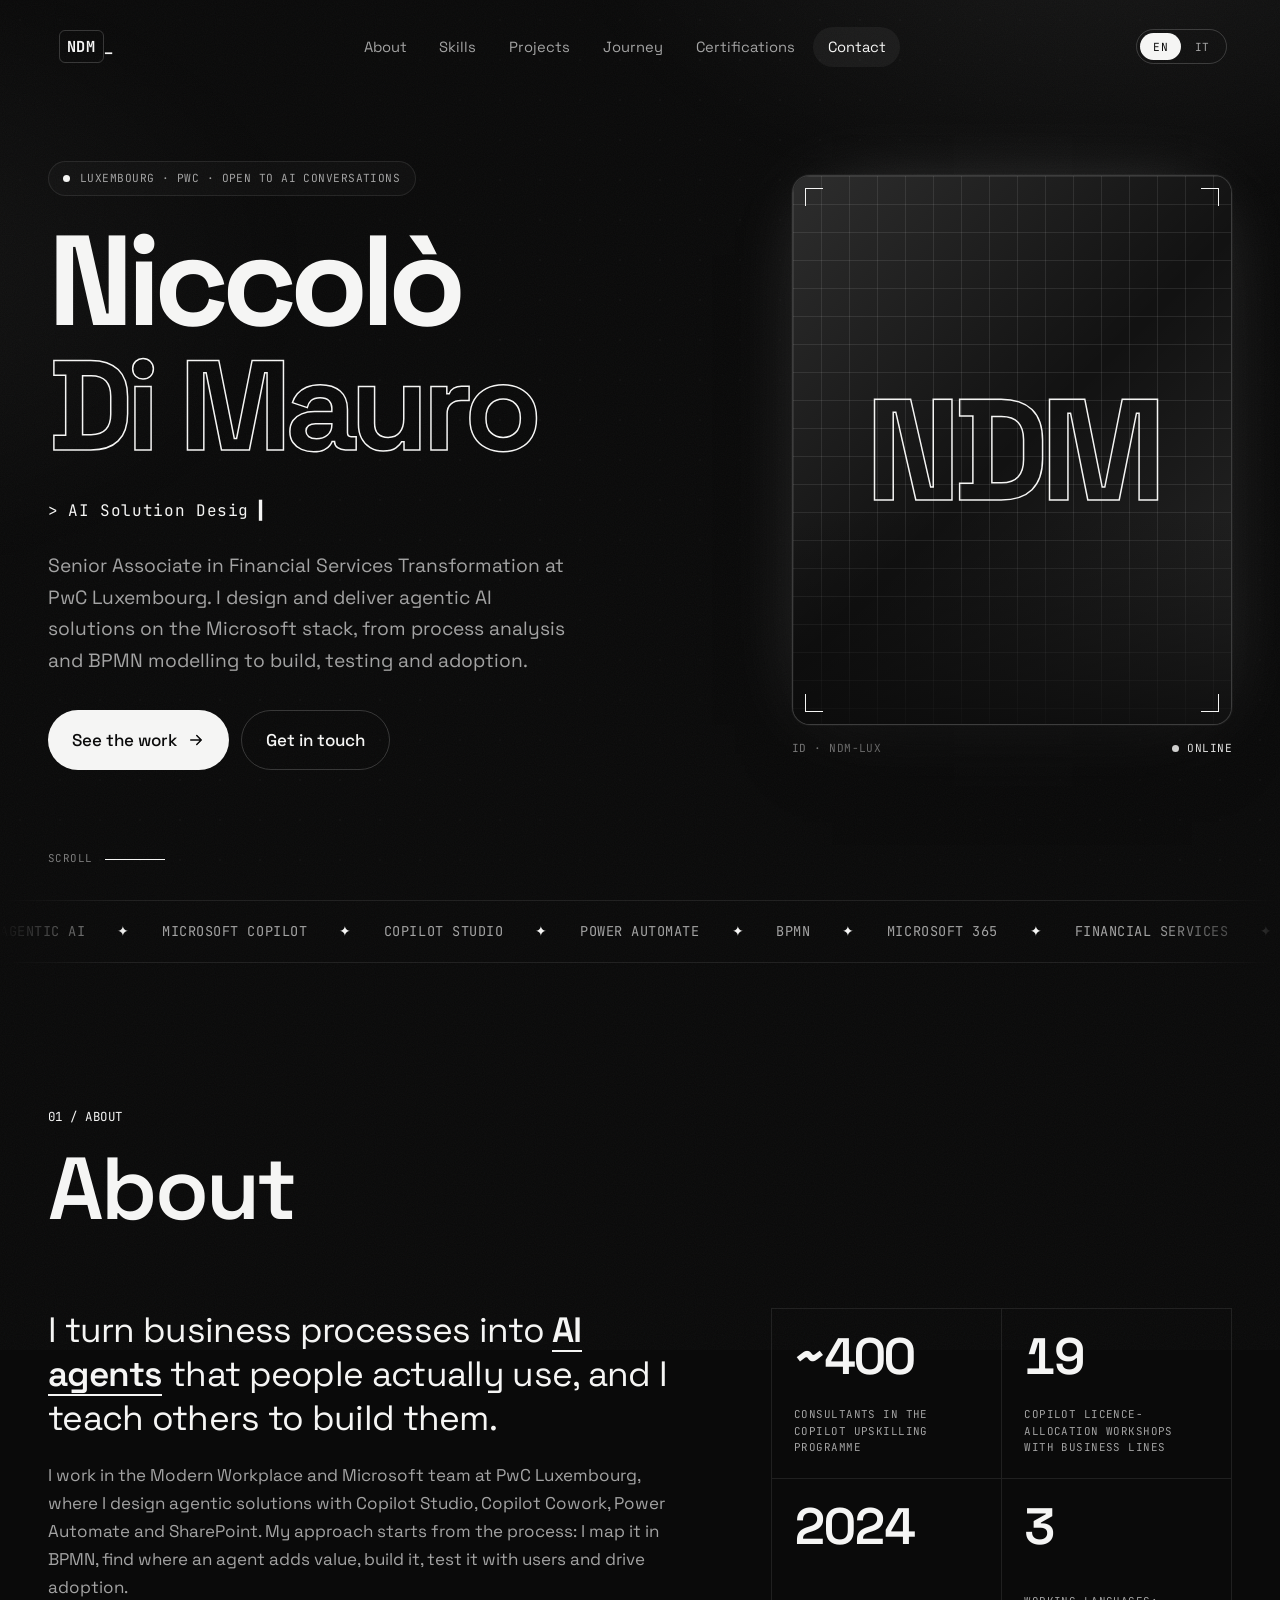
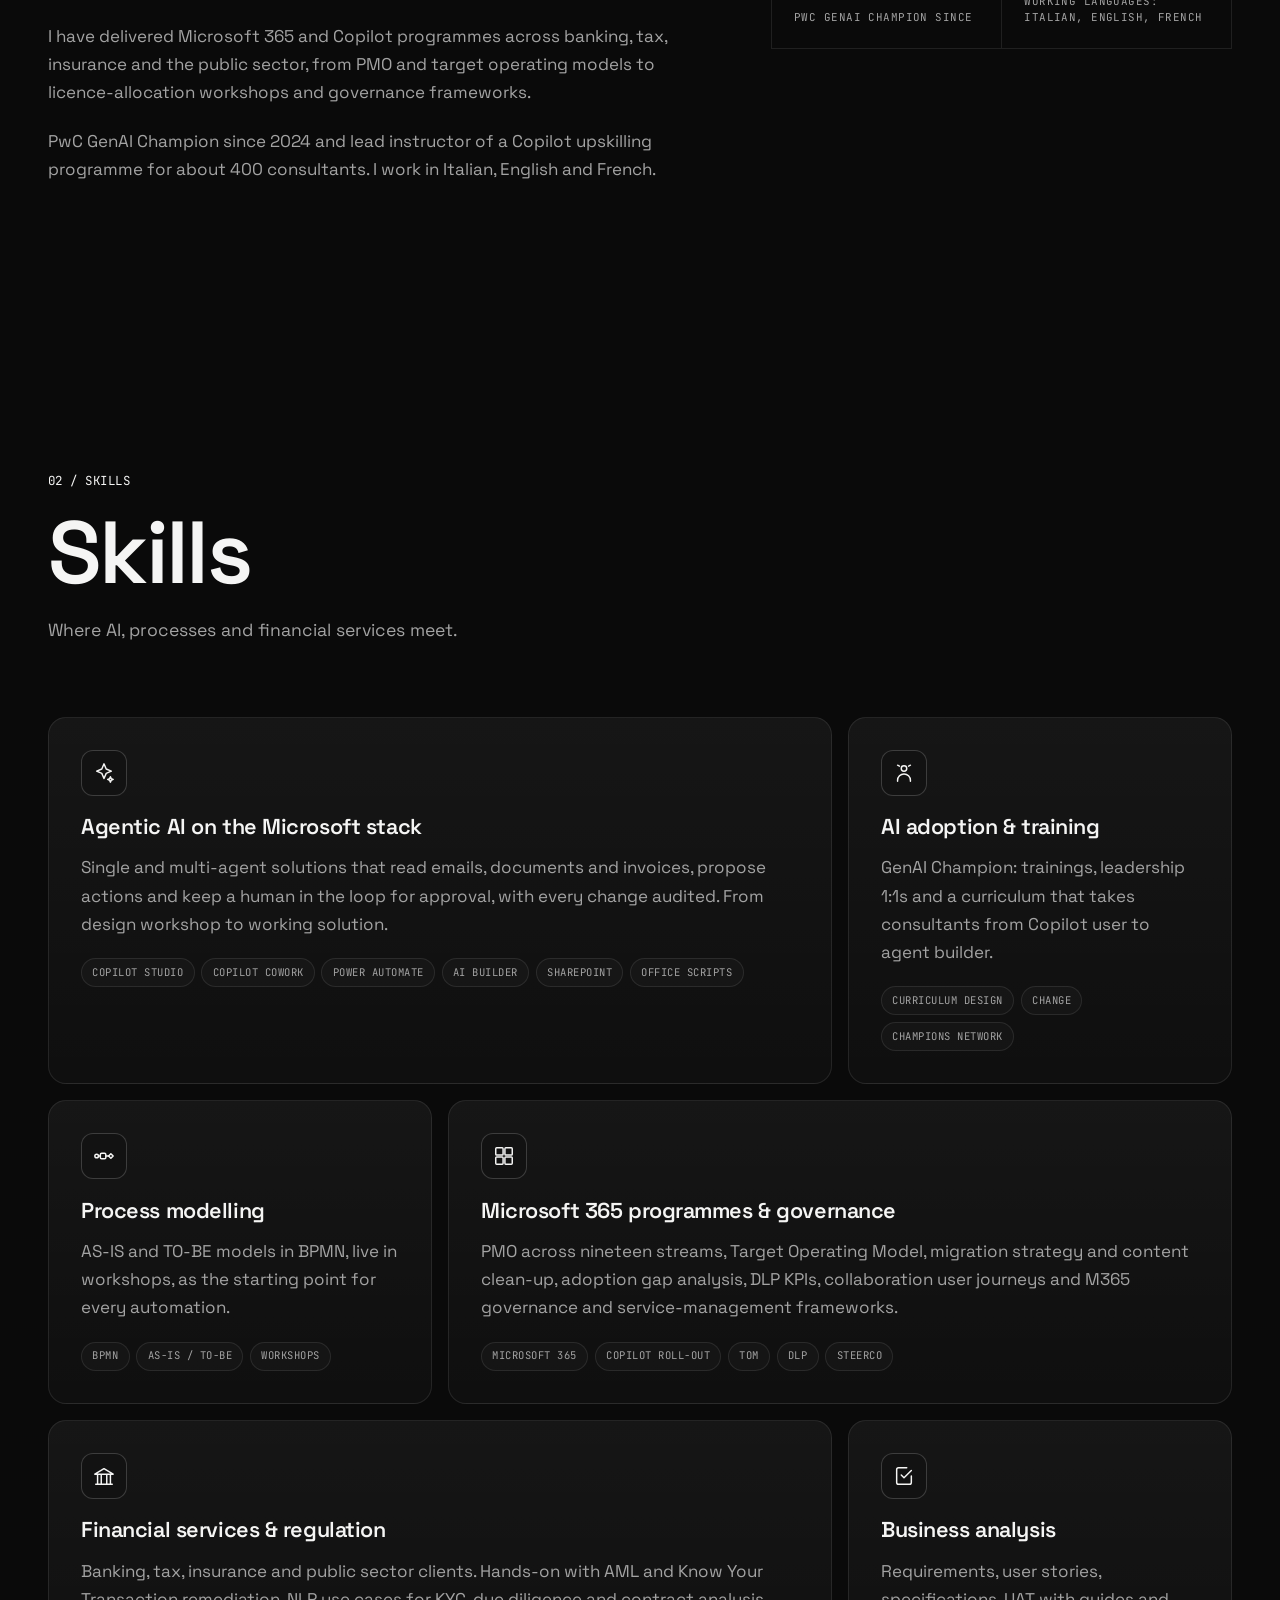
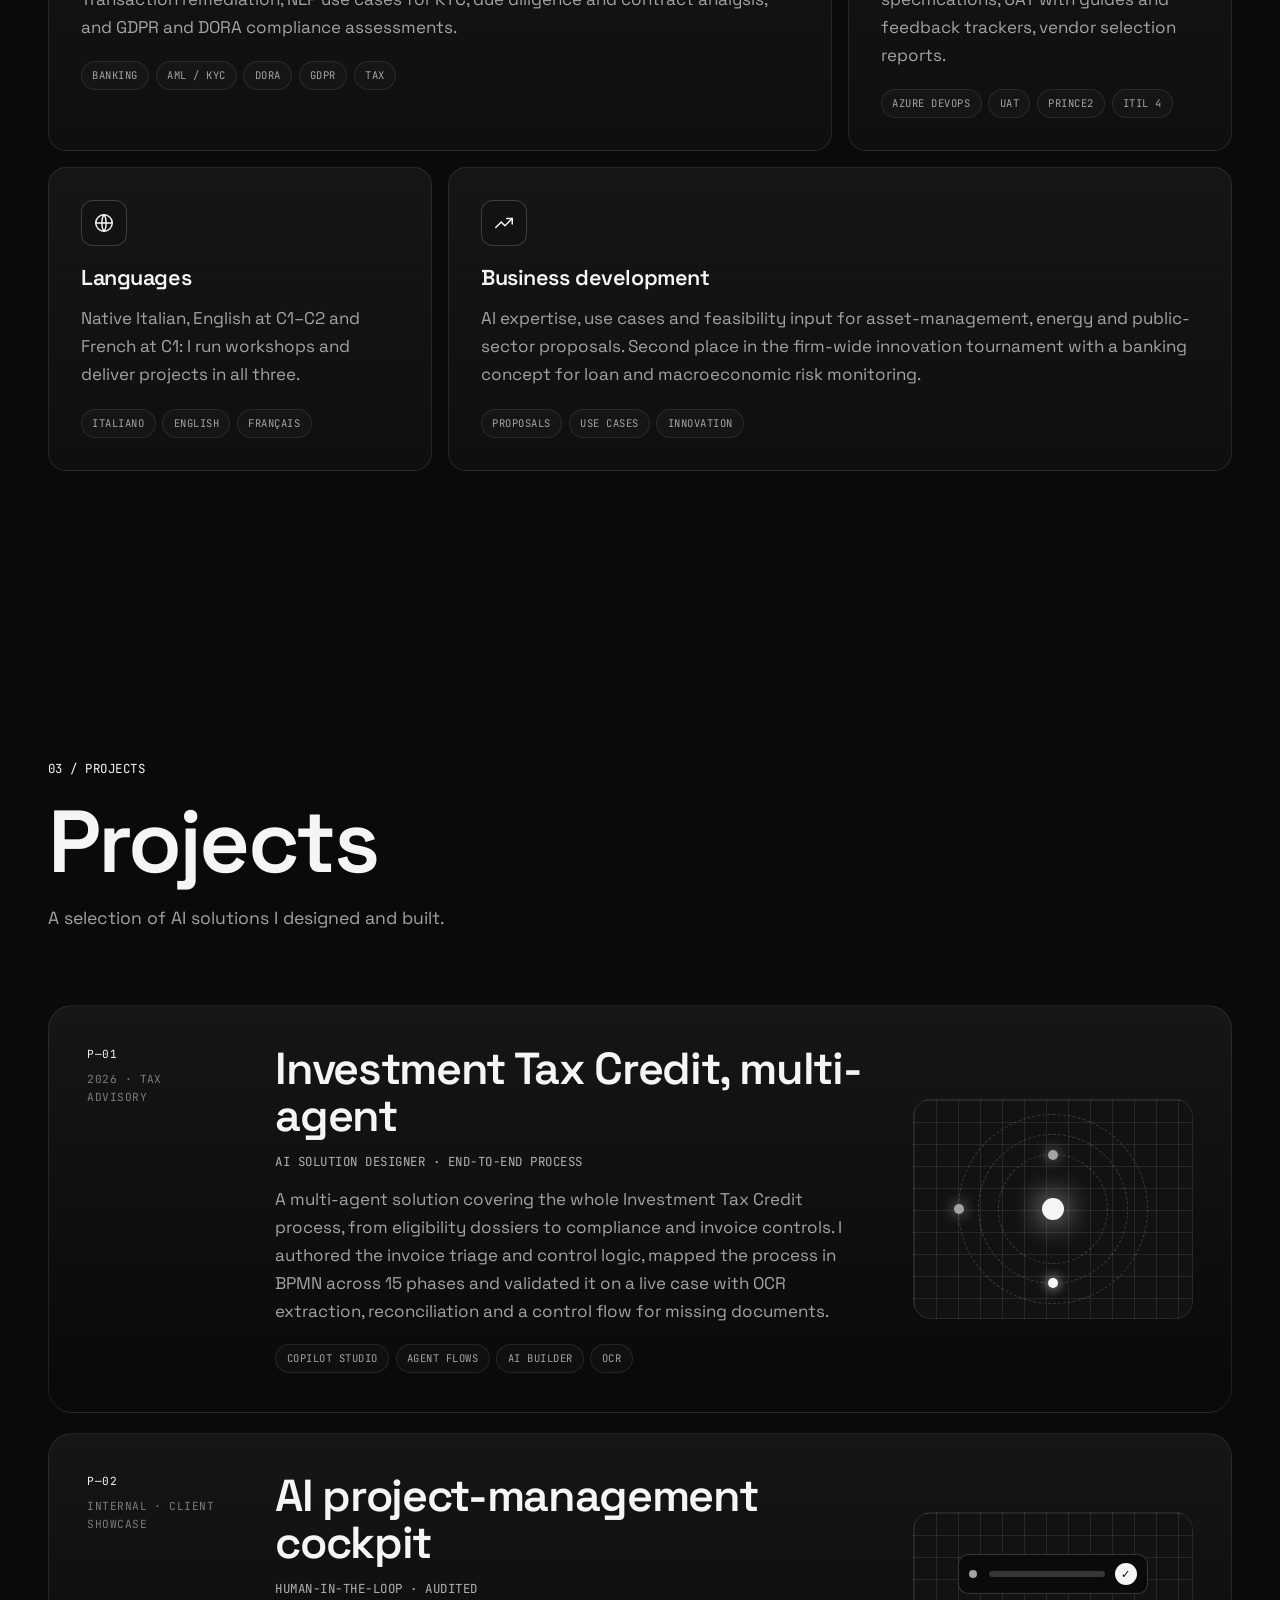
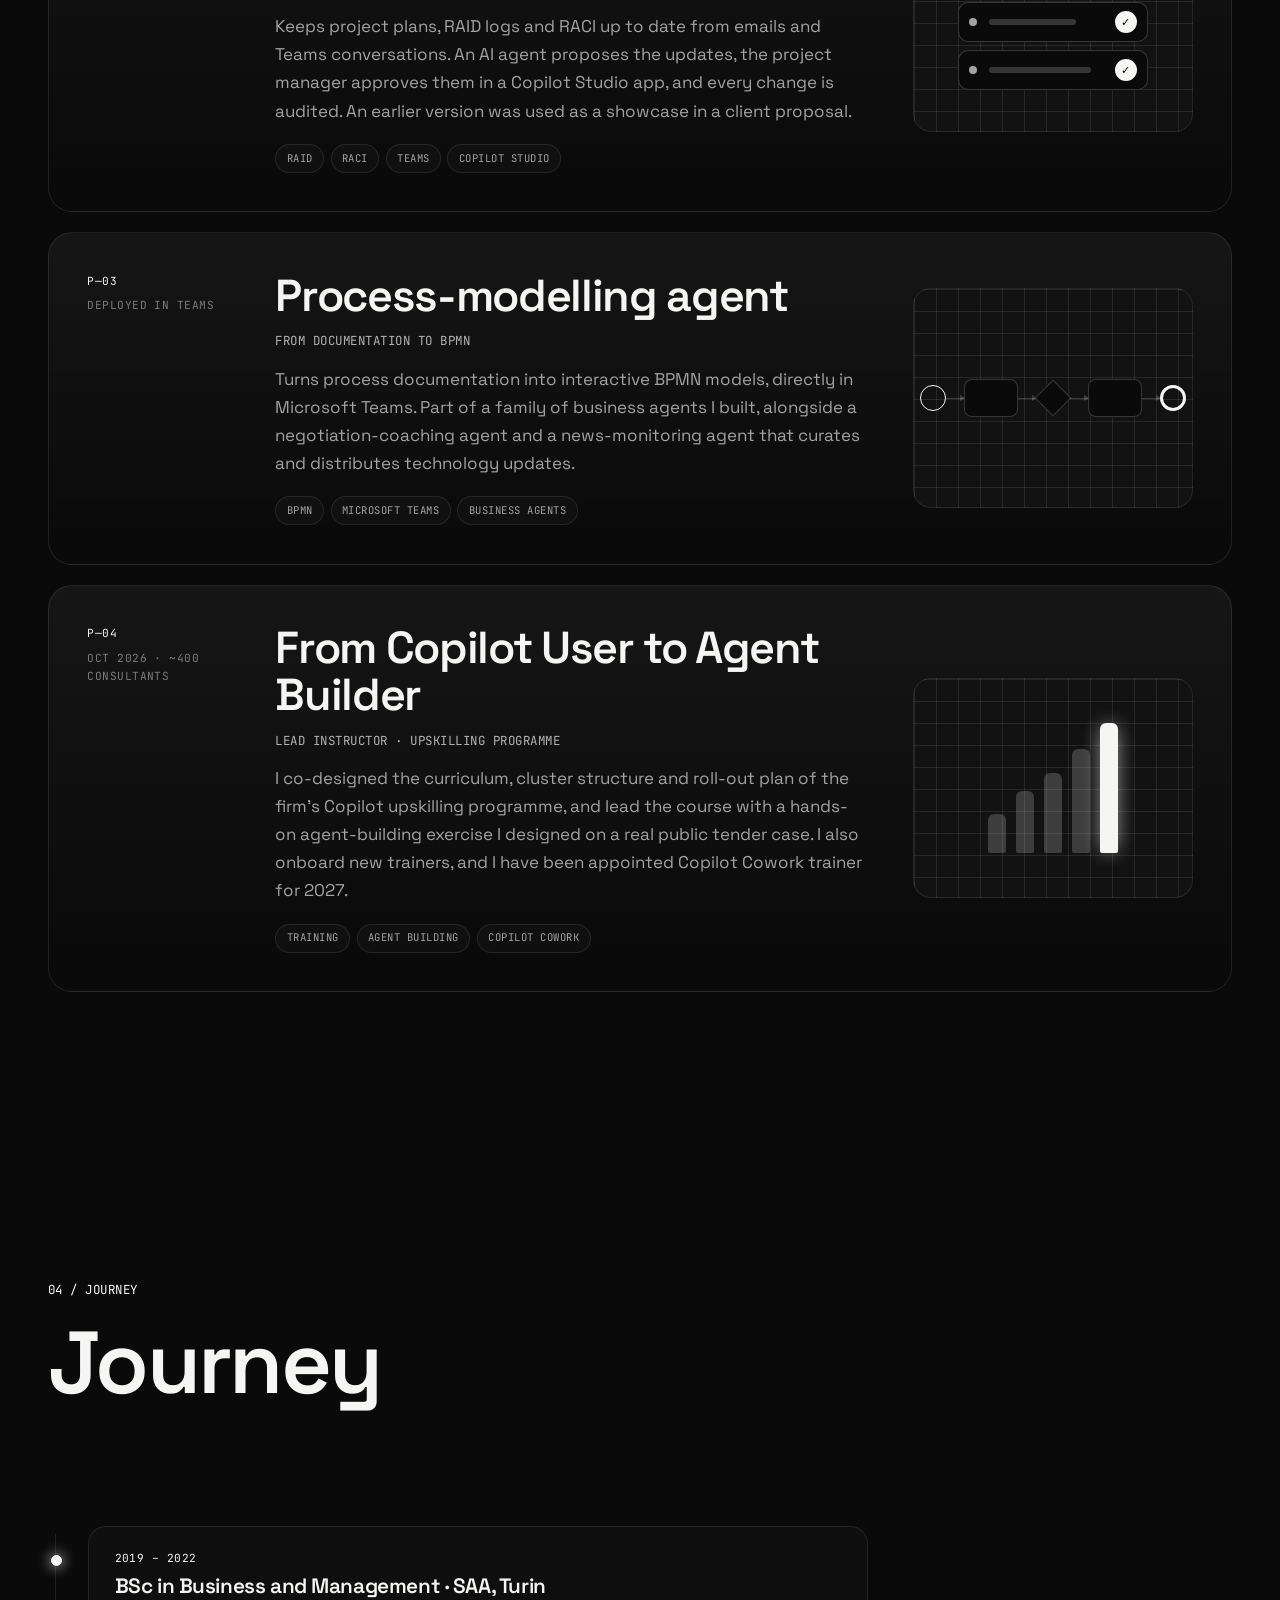
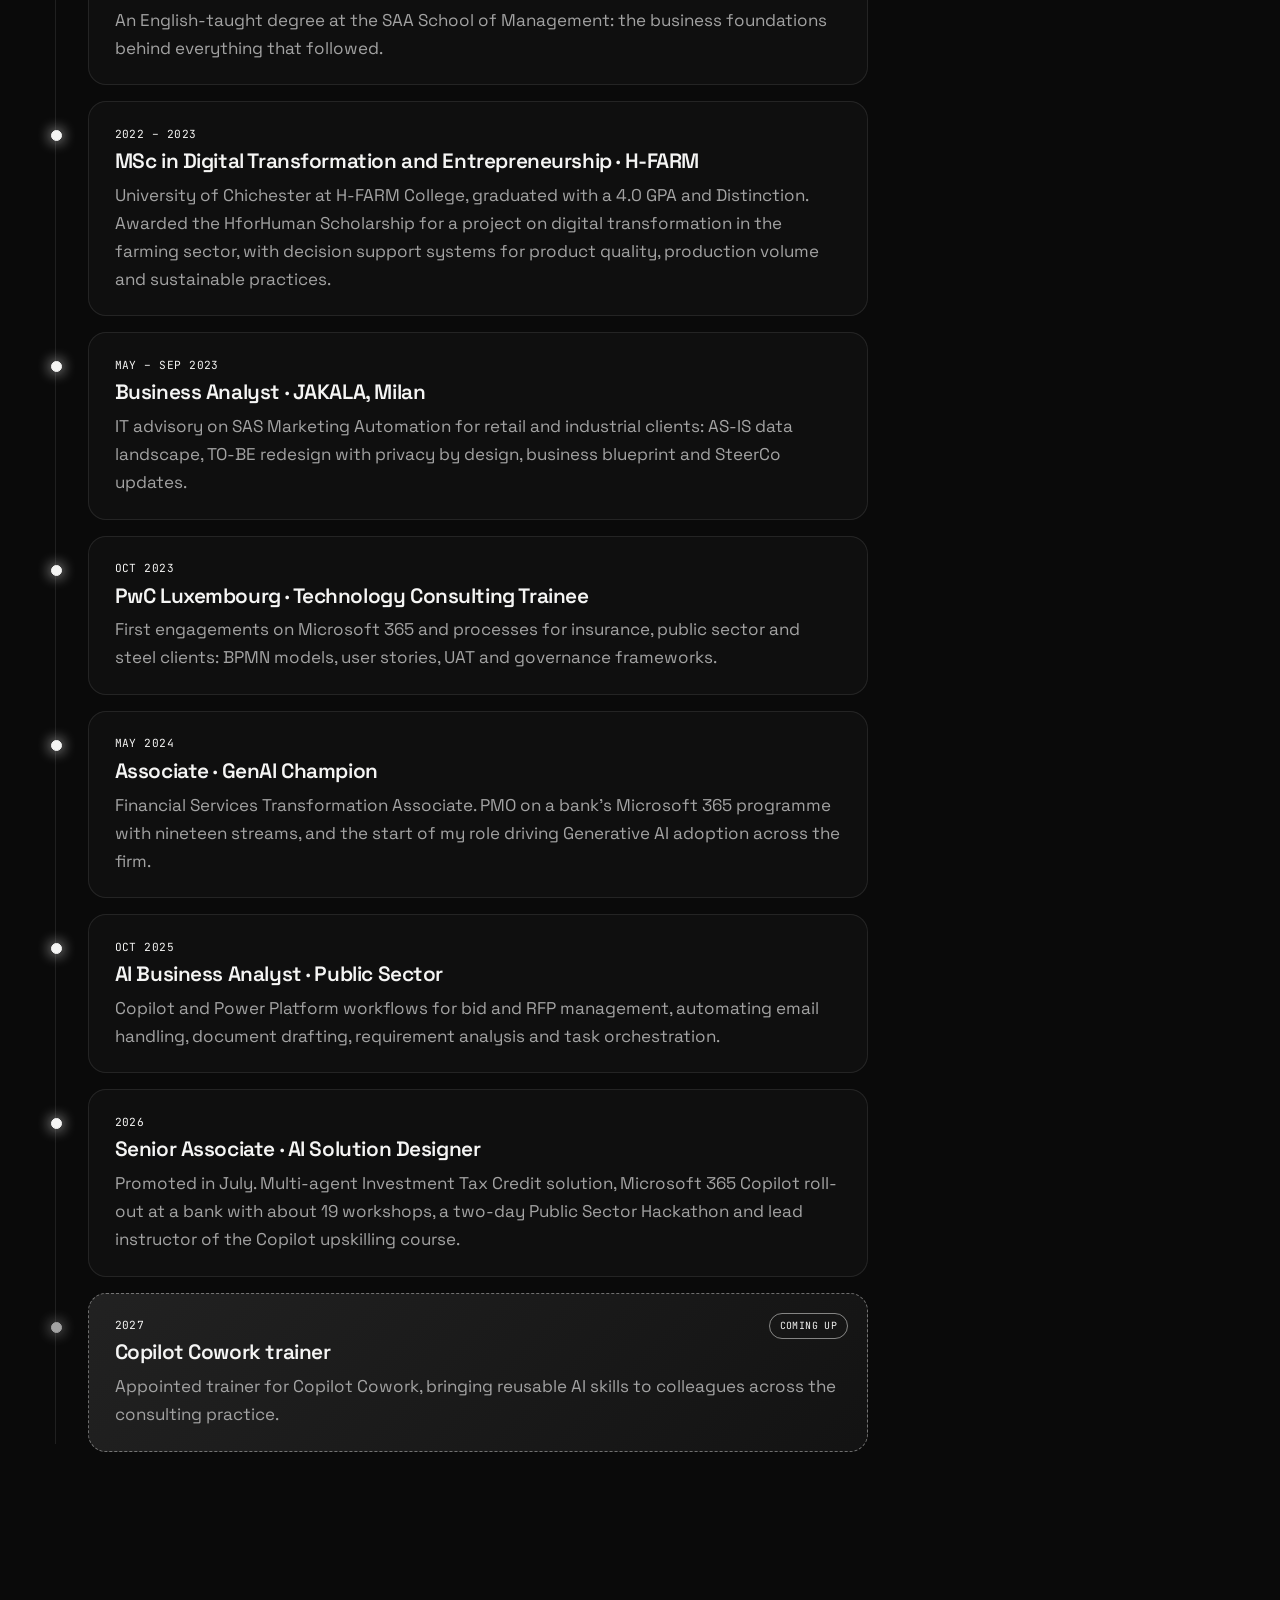
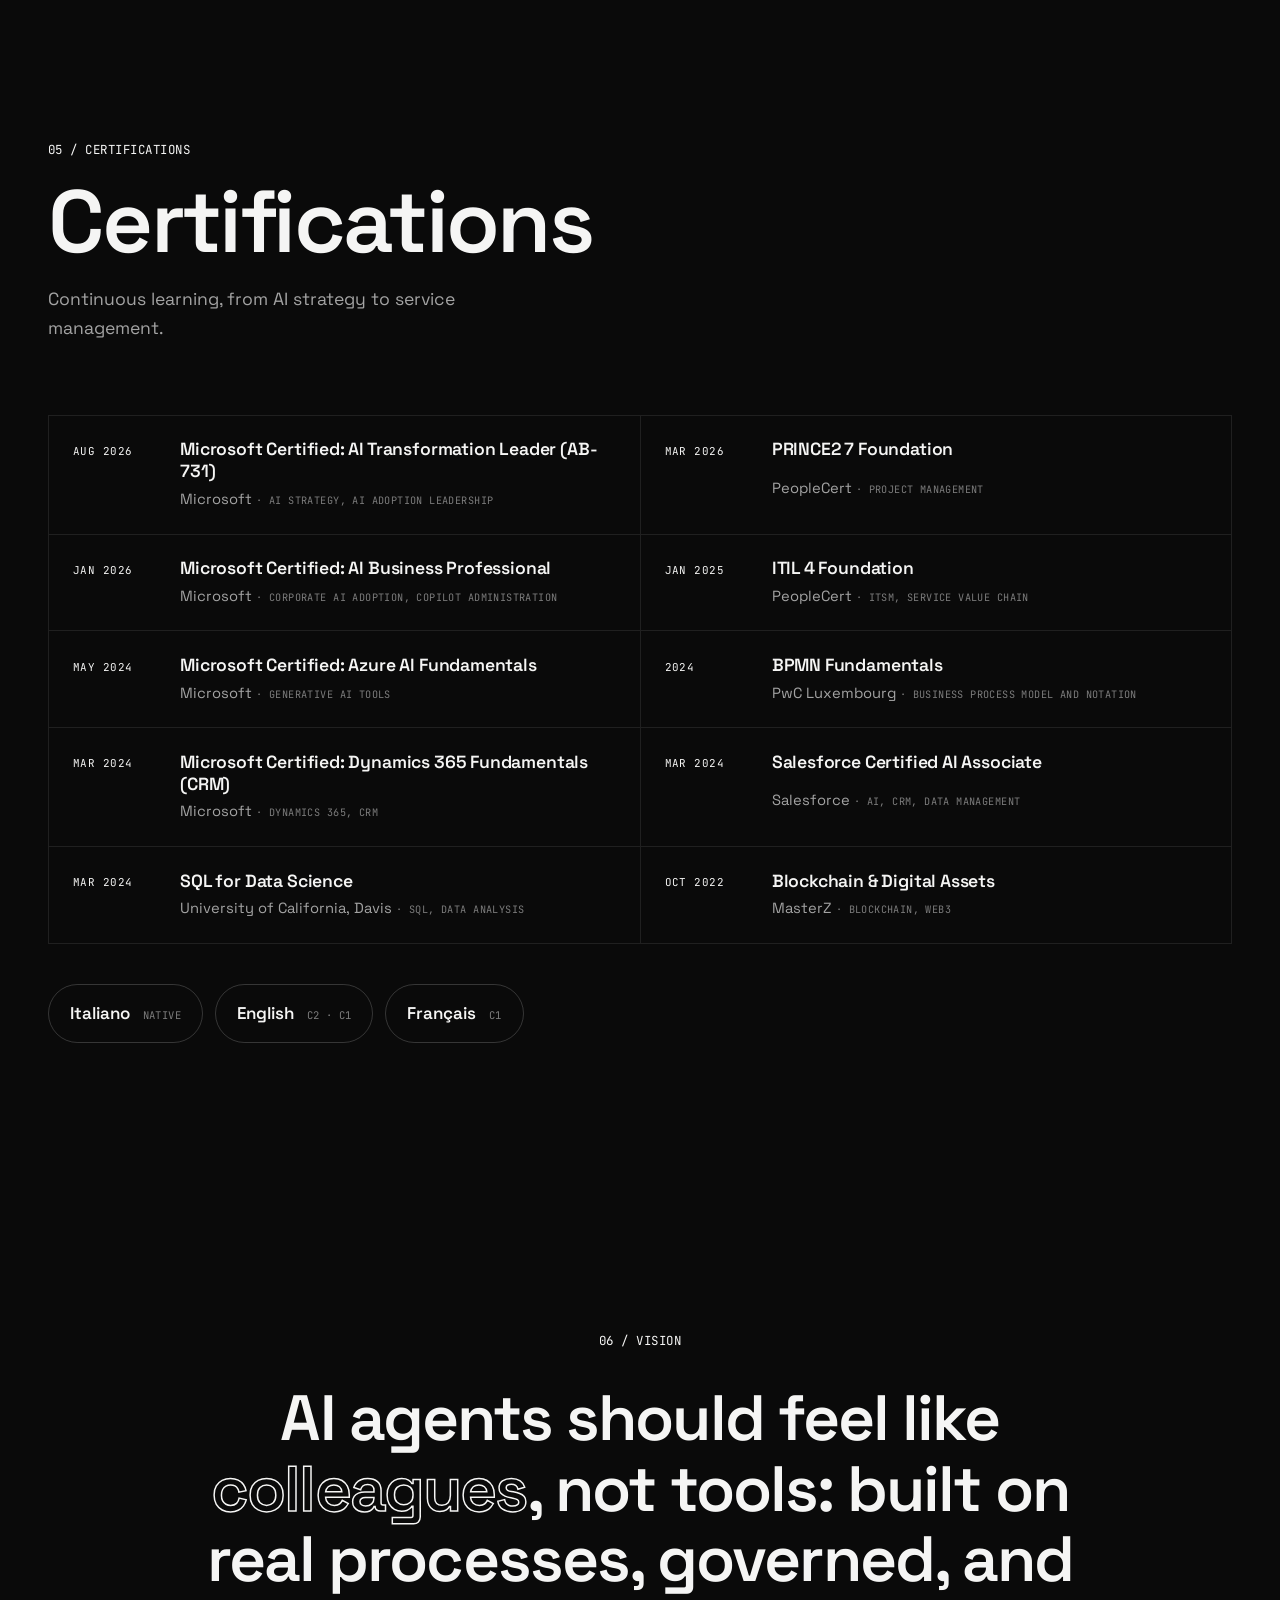
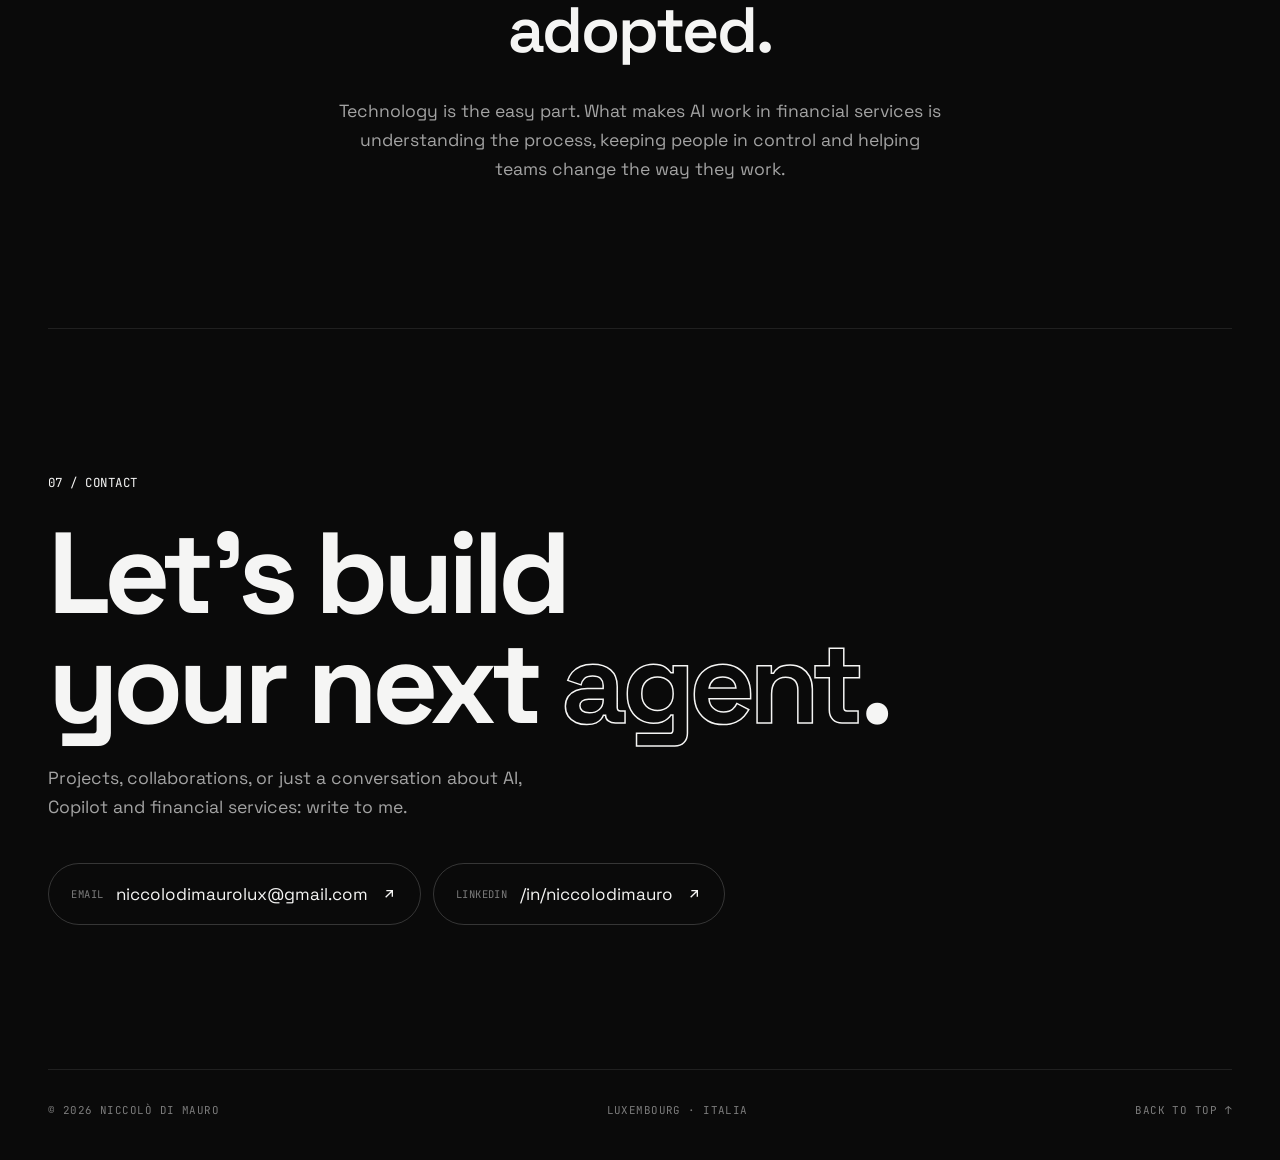
==== index.html @ 2e836570 "Add personal portfolio site based on CV Static single-page portfolio (HTML, CSS, vanilla JS, no buil" ====
<!doctype html>
<html lang="en" class="no-js">
  <head>
    <meta charset="UTF-8" />
    <meta name="viewport" content="width=device-width, initial-scale=1.0" />
    <title>Niccolò Di Mauro — Agentic AI & Microsoft Copilot for Financial Services</title>
    <meta
      name="description"
      content="Portfolio of Niccolò Di Mauro, Senior Financial Services Transformation Associate at PwC Luxembourg: agentic AI on the Microsoft stack, Copilot adoption, BPMN process design and Microsoft 365 programmes."
    />
    <meta name="author" content="Niccolò Di Mauro" />
    <meta name="theme-color" content="#0a0a0a" />
    <meta name="color-scheme" content="dark light" />

    <meta property="og:type" content="profile" />
    <meta property="og:locale" content="en_GB" />
    <meta property="og:locale:alternate" content="it_IT" />
    <meta property="og:title" content="Niccolò Di Mauro — Agentic AI & Microsoft Copilot" />
    <meta property="og:description" content="AI Solution Designer and GenAI Champion at PwC Luxembourg. Copilot Studio, Power Automate, BPMN, Microsoft 365." />
    <meta property="profile:first_name" content="Niccolò" />
    <meta property="profile:last_name" content="Di Mauro" />
    <meta name="twitter:card" content="summary" />

    <link rel="icon" href="/favicon.svg" type="image/svg+xml" />
    <link rel="preconnect" href="https://fonts.googleapis.com" />
    <link rel="preconnect" href="https://fonts.gstatic.com" crossorigin />
    <link
      rel="stylesheet"
      href="https://fonts.googleapis.com/css2?family=JetBrains+Mono:wght@400;500;700&family=Space+Grotesk:wght@300..700&display=swap"
    />
    <link rel="stylesheet" href="/assets/styles.css" />

    <script>document.documentElement.classList.remove("no-js");</script>
    <script type="application/ld+json">
      {
        "@context": "https://schema.org",
        "@type": "Person",
        "name": "Niccolò Di Mauro",
        "jobTitle": "Senior Financial Services Transformation Associate",
        "worksFor": { "@type": "Organization", "name": "PwC Luxembourg" },
        "email": "mailto:niccolodimaurolux@gmail.com",
        "sameAs": ["https://www.linkedin.com/in/niccolodimauro/"],
        "address": { "@type": "PostalAddress", "addressCountry": "LU" },
        "alumniOf": [
          { "@type": "CollegeOrUniversity", "name": "University of Chichester | H-FARM College" },
          { "@type": "CollegeOrUniversity", "name": "SAA School of Management" }
        ],
        "knowsAbout": ["Agentic AI", "Microsoft Copilot", "Copilot Studio", "Power Automate", "SharePoint", "BPMN", "Microsoft 365", "Financial Services"],
        "knowsLanguage": ["it", "en", "fr"]
      }
    </script>
    <script type="module" src="/assets/main.js"></script>
  </head>
  <body>
    <a class="skip-link" href="#main" data-i18n="skip">Skip to content</a>

    <div class="loader" aria-hidden="true">
      <div class="loader__inner">
        <span class="loader__label mono">init · niccolo.dimauro</span>
        <span class="loader__count mono">000</span>
        <span class="loader__bar"><span></span></span>
      </div>
    </div>

    <canvas class="bg-canvas" aria-hidden="true"></canvas>
    <div class="bg-noise" aria-hidden="true"></div>
    <div class="cursor-glow" aria-hidden="true"></div>
    <div class="scroll-progress" aria-hidden="true"></div>

    <header class="nav">
      <a href="#top" class="nav__logo mono" aria-label="Back to top" data-i18n-aria="toTop">
        <span class="nav__logo-mark">NDM</span><span class="nav__logo-cursor">_</span>
      </a>
      <nav aria-label="Main navigation" data-i18n-aria="navLabel">
        <ul class="nav__links">
          <li><a href="#about" data-nav data-i18n="nav.about">About</a></li>
          <li><a href="#skills" data-nav data-i18n="nav.skills">Skills</a></li>
          <li><a href="#projects" data-nav data-i18n="nav.projects">Projects</a></li>
          <li><a href="#journey" data-nav data-i18n="nav.journey">Journey</a></li>
          <li><a href="#certifications" data-nav data-i18n="nav.certs">Certifications</a></li>
          <li><a href="#contact" data-nav data-i18n="nav.contact">Contact</a></li>
        </ul>
      </nav>
      <div class="nav__actions">
        <div class="lang" role="group" aria-label="Language / Lingua" data-active="en">
          <button type="button" class="lang__btn mono" data-lang="en" aria-pressed="true" lang="en" title="English">EN</button>
          <button type="button" class="lang__btn mono" data-lang="it" aria-pressed="false" lang="it" title="Italiano">IT</button>
          <span class="lang__pill" aria-hidden="true"></span>
        </div>
        <button class="nav__toggle" aria-label="Open menu" aria-expanded="false" aria-controls="mobile-menu">
          <span></span><span></span>
        </button>
      </div>
    </header>

    <div class="mobile-menu" id="mobile-menu" hidden>
      <ul>
        <li><a href="#about"><span class="mono">01</span><span data-i18n="nav.about">About</span></a></li>
        <li><a href="#skills"><span class="mono">02</span><span data-i18n="nav.skills">Skills</span></a></li>
        <li><a href="#projects"><span class="mono">03</span><span data-i18n="nav.projects">Projects</span></a></li>
        <li><a href="#journey"><span class="mono">04</span><span data-i18n="nav.journey">Journey</span></a></li>
        <li><a href="#certifications"><span class="mono">05</span><span data-i18n="nav.certs">Certifications</span></a></li>
        <li><a href="#contact"><span class="mono">06</span><span data-i18n="nav.contact">Contact</span></a></li>
      </ul>
    </div>

    <main id="main">
      <!-- HERO -->
      <section class="hero" id="top" data-theme="dark">
        <div class="hero__content">
          <p class="hero__status mono" data-hero>
            <span class="dot"></span>
            <span data-i18n="hero.status">Luxembourg · PwC<span class="hide-sm"> · open to AI conversations</span></span>
          </p>
          <h1 class="hero__title" data-hero>
            <span class="line"><span>Niccolò</span></span>
            <span class="line"><span class="accent-text">Di Mauro</span></span>
          </h1>
          <p class="hero__role mono" data-hero>
            <span class="prompt" aria-hidden="true">&gt;</span>
            <span class="sr-only" data-i18n="hero.roles">AI Solution Designer, Copilot agent builder, PwC GenAI Champion and business analyst.</span>
            <span class="typed" aria-hidden="true"></span><span class="caret" aria-hidden="true">▍</span>
          </p>
          <p class="hero__lead" data-hero data-i18n="hero.lead">
            Senior Associate in Financial Services Transformation at PwC Luxembourg. I design and deliver agentic AI
            solutions on the Microsoft stack, from process analysis and BPMN modelling to build, testing and adoption.
          </p>
          <div class="hero__cta" data-hero>
            <a href="#projects" class="btn btn--primary" data-magnetic>
              <span data-i18n="hero.ctaProjects">See the work</span>
              <svg viewBox="0 0 24 24" aria-hidden="true"><path d="M5 12h14M13 6l6 6-6 6" /></svg>
            </a>
            <a href="#contact" class="btn btn--ghost" data-magnetic><span data-i18n="hero.ctaContact">Get in touch</span></a>
          </div>
        </div>

        <figure class="hero__portrait" data-hero data-tilt>
          <div class="portrait">
            <!-- Add your photo at /img/niccolo.jpg: it replaces the monogram automatically -->
            <img src="/img/niccolo.jpg" alt="Portrait of Niccolò Di Mauro" data-i18n-alt="hero.photoAlt" width="800" height="1000" fetchpriority="high" />
            <div class="portrait__mono" aria-hidden="true"><span>NDM</span></div>
            <span class="portrait__scan" aria-hidden="true"></span>
            <span class="corner corner--tl" aria-hidden="true"></span>
            <span class="corner corner--tr" aria-hidden="true"></span>
            <span class="corner corner--bl" aria-hidden="true"></span>
            <span class="corner corner--br" aria-hidden="true"></span>
          </div>
          <figcaption class="portrait__meta mono">
            <span>ID · NDM-LUX</span>
            <span class="portrait__live"><span class="dot"></span>online</span>
          </figcaption>
        </figure>

        <a href="#about" class="hero__scroll mono" aria-label="Scroll to About" data-i18n-aria="hero.scrollLabel">
          <span>scroll</span><span class="hero__scroll-line"></span>
        </a>
      </section>

      <!-- MARQUEE -->
      <div class="marquee" aria-hidden="true">
        <div class="marquee__track mono">
          <span>Agentic AI</span><i>✦</i><span>Microsoft Copilot</span><i>✦</i><span>Copilot Studio</span><i>✦</i>
          <span>Power Automate</span><i>✦</i><span>BPMN</span><i>✦</i><span>Microsoft 365</span><i>✦</i>
          <span>Financial Services</span><i>✦</i><span>AI Adoption</span><i>✦</i>
          <span>Agentic AI</span><i>✦</i><span>Microsoft Copilot</span><i>✦</i><span>Copilot Studio</span><i>✦</i>
          <span>Power Automate</span><i>✦</i><span>BPMN</span><i>✦</i><span>Microsoft 365</span><i>✦</i>
          <span>Financial Services</span><i>✦</i><span>AI Adoption</span><i>✦</i>
        </div>
      </div>

      <!-- ABOUT -->
      <section class="section about" id="about" data-theme="light">
        <header class="section__head">
          <span class="section__index mono" data-reveal data-i18n="about.index">01 / about</span>
          <h2 class="section__title" data-reveal data-scramble data-i18n="about.title">About</h2>
        </header>

        <div class="about__grid">
          <div class="about__text">
            <p class="about__big" data-reveal data-i18n="about.big">
              I turn business processes into <span class="hl">AI agents</span> that people actually use, and I teach
              others to build them.
            </p>
            <p data-reveal data-i18n="about.p1">
              I work in the Modern Workplace and Microsoft team at PwC Luxembourg, where I design agentic solutions with
              Copilot Studio, Copilot Cowork, Power Automate and SharePoint. My approach starts from the process: I map
              it in BPMN, find where an agent adds value, build it, test it with users and drive adoption.
            </p>
            <p data-reveal data-i18n="about.p2">
              I have delivered Microsoft 365 and Copilot programmes across banking, tax, insurance and the public sector,
              from PMO and target operating models to licence-allocation workshops and governance frameworks.
            </p>
            <p data-reveal data-i18n="about.p3">
              PwC GenAI Champion since 2024 and lead instructor of a Copilot upskilling programme for about 400
              consultants. I work in Italian, English and French.
            </p>
          </div>

          <ul class="stats" aria-label="A few numbers" data-i18n-aria="about.statsLabel">
            <li class="stat" data-reveal>
              <span class="stat__value">~<span data-count="400">400</span></span>
              <span class="stat__label mono" data-i18n="about.stat1">consultants in the Copilot upskilling programme</span>
            </li>
            <li class="stat" data-reveal>
              <span class="stat__value"><span data-count="19">19</span></span>
              <span class="stat__label mono" data-i18n="about.stat2">Copilot licence-allocation workshops with business lines</span>
            </li>
            <li class="stat" data-reveal>
              <span class="stat__value"><span data-count="2024">2024</span></span>
              <span class="stat__label mono" data-i18n="about.stat3">PwC GenAI Champion since</span>
            </li>
            <li class="stat" data-reveal>
              <span class="stat__value"><span data-count="3">3</span></span>
              <span class="stat__label mono" data-i18n="about.stat4">working languages: Italian, English, French</span>
            </li>
          </ul>
        </div>
      </section>

      <!-- SKILLS -->
      <section class="section skills" id="skills" data-theme="dark">
        <header class="section__head">
          <span class="section__index mono" data-reveal data-i18n="skills.index">02 / skills</span>
          <h2 class="section__title" data-reveal data-scramble data-i18n="skills.title">Skills</h2>
          <p class="section__lead" data-reveal data-i18n="skills.lead">Where AI, processes and financial services meet.</p>
        </header>

        <div class="bento">
          <article class="card card--wide" data-reveal data-spotlight>
            <div class="card__icon" aria-hidden="true">
              <svg viewBox="0 0 24 24"><path d="M12 2l2.4 5.6L20 10l-5.6 2.4L12 18l-2.4-5.6L4 10l5.6-2.4z" /><path d="M19 16l.9 2.1L22 19l-2.1.9L19 22l-.9-2.1L16 19l2.1-.9z" /></svg>
            </div>
            <h3 data-i18n="skills.ai.title">Agentic AI on the Microsoft stack</h3>
            <p data-i18n="skills.ai.text">
              Single and multi-agent solutions that read emails, documents and invoices, propose actions and keep a human
              in the loop for approval, with every change audited. From design workshop to working solution.
            </p>
            <ul class="tags mono"><li>Copilot Studio</li><li>Copilot Cowork</li><li>Power Automate</li><li>AI Builder</li><li>SharePoint</li><li>Office Scripts</li></ul>
          </article>

          <article class="card" data-reveal data-spotlight>
            <div class="card__icon" aria-hidden="true">
              <svg viewBox="0 0 24 24"><circle cx="12" cy="7" r="3" /><path d="M5 21v-1a7 7 0 0 1 14 0v1" /><path d="M17 4.5l2-1M7 4.5l-2-1" /></svg>
            </div>
            <h3 data-i18n="skills.adoption.title">AI adoption &amp; training</h3>
            <p data-i18n="skills.adoption.text">
              GenAI Champion: trainings, leadership 1:1s and a curriculum that takes consultants from Copilot user to
              agent builder.
            </p>
            <ul class="tags mono" data-i18n="skills.adoption.tags"><li>Curriculum design</li><li>Change</li><li>Champions network</li></ul>
          </article>

          <article class="card" data-reveal data-spotlight>
            <div class="card__icon" aria-hidden="true">
              <svg viewBox="0 0 24 24"><circle cx="4" cy="12" r="2" /><rect x="8" y="9" width="6" height="6" rx="1.5" /><path d="M17 12l2.5-2.5L22 12l-2.5 2.5z" /><path d="M6 12h2M14 12h3" /></svg>
            </div>
            <h3 data-i18n="skills.bpmn.title">Process modelling</h3>
            <p data-i18n="skills.bpmn.text">
              AS-IS and TO-BE models in BPMN, live in workshops, as the starting point for every automation.
            </p>
            <ul class="tags mono"><li>BPMN</li><li>AS-IS / TO-BE</li><li>Workshops</li></ul>
          </article>

          <article class="card card--wide" data-reveal data-spotlight>
            <div class="card__icon" aria-hidden="true">
              <svg viewBox="0 0 24 24"><rect x="3" y="3" width="8" height="8" rx="1" /><rect x="13" y="3" width="8" height="8" rx="1" /><rect x="3" y="13" width="8" height="8" rx="1" /><rect x="13" y="13" width="8" height="8" rx="1" /></svg>
            </div>
            <h3 data-i18n="skills.m365.title">Microsoft 365 programmes &amp; governance</h3>
            <p data-i18n="skills.m365.text">
              PMO across nineteen streams, Target Operating Model, migration strategy and content clean-up, adoption gap
              analysis, DLP KPIs, collaboration user journeys and M365 governance and service-management frameworks.
            </p>
            <ul class="tags mono"><li>Microsoft 365</li><li>Copilot roll-out</li><li>TOM</li><li>DLP</li><li>SteerCo</li></ul>
          </article>

          <article class="card card--wide" data-reveal data-spotlight>
            <div class="card__icon" aria-hidden="true">
              <svg viewBox="0 0 24 24"><path d="M3 21h18M5 21V10M19 21V10M9 21V10M15 21V10M2 10l10-6 10 6z" /></svg>
            </div>
            <h3 data-i18n="skills.fs.title">Financial services &amp; regulation</h3>
            <p data-i18n="skills.fs.text">
              Banking, tax, insurance and public sector clients. Hands-on with AML and Know Your Transaction remediation,
              NLP use cases for KYC, due diligence and contract analysis, and GDPR and DORA compliance assessments.
            </p>
            <ul class="tags mono"><li>Banking</li><li>AML / KYC</li><li>DORA</li><li>GDPR</li><li>Tax</li></ul>
          </article>

          <article class="card" data-reveal data-spotlight>
            <div class="card__icon" aria-hidden="true">
              <svg viewBox="0 0 24 24"><path d="M9 11l3 3 8-8" /><path d="M20 12v7a2 2 0 0 1-2 2H6a2 2 0 0 1-2-2V5a2 2 0 0 1 2-2h9" /></svg>
            </div>
            <h3 data-i18n="skills.ba.title">Business analysis</h3>
            <p data-i18n="skills.ba.text">
              Requirements, user stories, specifications, UAT with guides and feedback trackers, vendor selection reports.
            </p>
            <ul class="tags mono"><li>Azure DevOps</li><li>UAT</li><li>PRINCE2</li><li>ITIL 4</li></ul>
          </article>

          <article class="card" data-reveal data-spotlight>
            <div class="card__icon" aria-hidden="true">
              <svg viewBox="0 0 24 24"><circle cx="12" cy="12" r="9" /><path d="M3 12h18M12 3c3 3.5 3 14.5 0 18M12 3c-3 3.5-3 14.5 0 18" /></svg>
            </div>
            <h3 data-i18n="skills.lang.title">Languages</h3>
            <p data-i18n="skills.lang.text">
              Native Italian, English at C1–C2 and French at C1: I run workshops and deliver projects in all three.
            </p>
            <ul class="tags mono"><li>Italiano</li><li>English</li><li>Français</li></ul>
          </article>

          <article class="card card--wide" data-reveal data-spotlight>
            <div class="card__icon" aria-hidden="true">
              <svg viewBox="0 0 24 24"><path d="M3 17l6-6 4 4 8-8" /><path d="M15 7h6v6" /></svg>
            </div>
            <h3 data-i18n="skills.bd.title">Business development</h3>
            <p data-i18n="skills.bd.text">
              AI expertise, use cases and feasibility input for asset-management, energy and public-sector proposals.
              Second place in the firm-wide innovation tournament with a banking concept for loan and macroeconomic risk
              monitoring.
            </p>
            <ul class="tags mono" data-i18n="skills.bd.tags"><li>Proposals</li><li>Use cases</li><li>Innovation</li></ul>
          </article>
        </div>
      </section>

      <!-- PROJECTS -->
      <section class="section projects" id="projects" data-theme="light">
        <header class="section__head">
          <span class="section__index mono" data-reveal data-i18n="projects.index">03 / projects</span>
          <h2 class="section__title" data-reveal data-scramble data-i18n="projects.title">Projects</h2>
          <p class="section__lead" data-reveal data-i18n="projects.lead">A selection of AI solutions I designed and built.</p>
        </header>

        <div class="projects__list">
          <article class="project" data-reveal data-spotlight>
            <div class="project__meta mono">
              <span>P—01</span><span data-i18n="projects.p1.meta">2026 · tax advisory</span>
            </div>
            <div class="project__body">
              <h3 class="project__title" data-i18n="projects.p1.title">Investment Tax Credit, multi-agent</h3>
              <p class="project__kicker mono" data-i18n="projects.p1.kicker">AI Solution Designer · end-to-end process</p>
              <p data-i18n="projects.p1.text">
                A multi-agent solution covering the whole Investment Tax Credit process, from eligibility dossiers to
                compliance and invoice controls. I authored the invoice triage and control logic, mapped the process in
                BPMN across 15 phases and validated it on a live case with OCR extraction, reconciliation and a control
                flow for missing documents.
              </p>
              <ul class="tags mono"><li>Copilot Studio</li><li>Agent flows</li><li>AI Builder</li><li>OCR</li></ul>
            </div>
            <div class="project__visual" aria-hidden="true">
              <div class="orbit">
                <span class="orbit__core"></span>
                <span class="orbit__ring"><i></i></span>
                <span class="orbit__ring orbit__ring--2"><i></i></span>
                <span class="orbit__ring orbit__ring--3"><i></i></span>
              </div>
            </div>
          </article>

          <article class="project" data-reveal data-spotlight>
            <div class="project__meta mono">
              <span>P—02</span><span data-i18n="projects.p2.meta">internal · client showcase</span>
            </div>
            <div class="project__body">
              <h3 class="project__title" data-i18n="projects.p2.title">AI project-management cockpit</h3>
              <p class="project__kicker mono" data-i18n="projects.p2.kicker">Human-in-the-loop · audited</p>
              <p data-i18n="projects.p2.text">
                Keeps project plans, RAID logs and RACI up to date from emails and Teams conversations. An AI agent
                proposes the updates, the project manager approves them in a Copilot Studio app, and every change is
                audited. An earlier version was used as a showcase in a client proposal.
              </p>
              <ul class="tags mono"><li>RAID</li><li>RACI</li><li>Teams</li><li>Copilot Studio</li></ul>
            </div>
            <div class="project__visual" aria-hidden="true">
              <div class="cockpit">
                <div class="cockpit__row"><b></b><span></span><em>✓</em></div>
                <div class="cockpit__row"><b></b><span style="width:75%"></span><em>✓</em></div>
                <div class="cockpit__row"><b></b><span style="width:88%"></span><em>✓</em></div>
              </div>
            </div>
          </article>

          <article class="project" data-reveal data-spotlight>
            <div class="project__meta mono">
              <span>P—03</span><span data-i18n="projects.p3.meta">deployed in Teams</span>
            </div>
            <div class="project__body">
              <h3 class="project__title" data-i18n="projects.p3.title">Process-modelling agent</h3>
              <p class="project__kicker mono" data-i18n="projects.p3.kicker">From documentation to BPMN</p>
              <p data-i18n="projects.p3.text">
                Turns process documentation into interactive BPMN models, directly in Microsoft Teams. Part of a family of
                business agents I built, alongside a negotiation-coaching agent and a news-monitoring agent that curates
                and distributes technology updates.
              </p>
              <ul class="tags mono"><li>BPMN</li><li>Microsoft Teams</li><li data-i18n="projects.p3.tag">Business agents</li></ul>
            </div>
            <div class="project__visual" aria-hidden="true">
              <div class="bpmn">
                <span class="bpmn__event"></span><span class="bpmn__arrow"></span>
                <span class="bpmn__task"></span><span class="bpmn__arrow"></span>
                <span class="bpmn__gw"></span><span class="bpmn__arrow"></span>
                <span class="bpmn__task"></span><span class="bpmn__arrow"></span>
                <span class="bpmn__event bpmn__event--end"></span>
              </div>
            </div>
          </article>

          <article class="project" data-reveal data-spotlight>
            <div class="project__meta mono">
              <span>P—04</span><span data-i18n="projects.p4.meta">Oct 2026 · ~400 consultants</span>
            </div>
            <div class="project__body">
              <h3 class="project__title" data-i18n="projects.p4.title">From Copilot User to Agent Builder</h3>
              <p class="project__kicker mono" data-i18n="projects.p4.kicker">Lead instructor · upskilling programme</p>
              <p data-i18n="projects.p4.text">
                I co-designed the curriculum, cluster structure and roll-out plan of the firm's Copilot upskilling
                programme, and lead the course with a hands-on agent-building exercise I designed on a real public tender
                case. I also onboard new trainers, and I have been appointed Copilot Cowork trainer for 2027.
              </p>
              <ul class="tags mono" data-i18n="projects.p4.tags"><li>Training</li><li>Agent building</li><li>Copilot Cowork</li></ul>
            </div>
            <div class="project__visual" aria-hidden="true">
              <div class="bars"><span></span><span></span><span></span><span></span><span></span></div>
            </div>
          </article>
        </div>
      </section>

      <!-- JOURNEY -->
      <section class="section journey" id="journey" data-theme="dark">
        <header class="section__head">
          <span class="section__index mono" data-reveal data-i18n="journey.index">04 / journey</span>
          <h2 class="section__title" data-reveal data-scramble data-i18n="journey.title">Journey</h2>
          <p class="section__lead" data-reveal data-i18n="journey.lead">The steps that brought me here, and the next one.</p>
        </header>

        <ol class="timeline">
          <li class="timeline__item" data-reveal>
            <span class="timeline__date mono">2019 – 2022</span>
            <h3 data-i18n="journey.t1.title">BSc in Business and Management · SAA, Turin</h3>
            <p data-i18n="journey.t1.text">
              An English-taught degree at the SAA School of Management: the business foundations behind everything that
              followed.
            </p>
          </li>
          <li class="timeline__item" data-reveal>
            <span class="timeline__date mono">2022 – 2023</span>
            <h3 data-i18n="journey.t2.title">MSc in Digital Transformation and Entrepreneurship · H-FARM</h3>
            <p data-i18n="journey.t2.text">
              University of Chichester at H-FARM College, graduated with a 4.0 GPA and Distinction. Awarded the HforHuman
              Scholarship for a project on digital transformation in the farming sector, with decision support systems for
              product quality, production volume and sustainable practices.
            </p>
          </li>
          <li class="timeline__item" data-reveal>
            <span class="timeline__date mono" data-i18n="journey.t3.date">May – Sep 2023</span>
            <h3 data-i18n="journey.t3.title">Business Analyst · JAKALA, Milan</h3>
            <p data-i18n="journey.t3.text">
              IT advisory on SAS Marketing Automation for retail and industrial clients: AS-IS data landscape, TO-BE
              redesign with privacy by design, business blueprint and SteerCo updates.
            </p>
          </li>
          <li class="timeline__item" data-reveal>
            <span class="timeline__date mono" data-i18n="journey.t4.date">Oct 2023</span>
            <h3 data-i18n="journey.t4.title">PwC Luxembourg · Technology Consulting Trainee</h3>
            <p data-i18n="journey.t4.text">
              First engagements on Microsoft 365 and processes for insurance, public sector and steel clients: BPMN
              models, user stories, UAT and governance frameworks.
            </p>
          </li>
          <li class="timeline__item" data-reveal>
            <span class="timeline__date mono" data-i18n="journey.t5.date">May 2024</span>
            <h3 data-i18n="journey.t5.title">Associate · GenAI Champion</h3>
            <p data-i18n="journey.t5.text">
              Financial Services Transformation Associate. PMO on a bank's Microsoft 365 programme with nineteen streams,
              and the start of my role driving Generative AI adoption across the firm.
            </p>
          </li>
          <li class="timeline__item" data-reveal>
            <span class="timeline__date mono" data-i18n="journey.t6.date">Oct 2025</span>
            <h3 data-i18n="journey.t6.title">AI Business Analyst · Public Sector</h3>
            <p data-i18n="journey.t6.text">
              Copilot and Power Platform workflows for bid and RFP management, automating email handling, document
              drafting, requirement analysis and task orchestration.
            </p>
          </li>
          <li class="timeline__item" data-reveal>
            <span class="timeline__date mono" data-i18n="journey.t7.date">2026</span>
            <h3 data-i18n="journey.t7.title">Senior Associate · AI Solution Designer</h3>
            <p data-i18n="journey.t7.text">
              Promoted in July. Multi-agent Investment Tax Credit solution, Microsoft 365 Copilot roll-out at a bank with
              about 19 workshops, a two-day Public Sector Hackathon and lead instructor of the Copilot upskilling course.
            </p>
          </li>
          <li class="timeline__item timeline__item--future" data-reveal>
            <span class="timeline__date mono">2027</span>
            <h3 data-i18n="journey.t8.title">Copilot Cowork trainer</h3>
            <p data-i18n="journey.t8.text">
              Appointed trainer for Copilot Cowork, bringing reusable AI skills to colleagues across the consulting
              practice.
            </p>
            <span class="badge mono" data-i18n="journey.soon">coming up</span>
          </li>
        </ol>
      </section>

      <!-- CERTIFICATIONS -->
      <section class="section certifications" id="certifications" data-theme="light">
        <header class="section__head">
          <span class="section__index mono" data-reveal data-i18n="certs.index">05 / certifications</span>
          <h2 class="section__title" data-reveal data-scramble data-i18n="certs.title">Certifications</h2>
          <p class="section__lead" data-reveal data-i18n="certs.lead">Continuous learning, from AI strategy to service management.</p>
        </header>

        <ul class="certs">
          <li class="cert" data-reveal><span class="cert__date mono">Aug 2026</span><h3>Microsoft Certified: AI Transformation Leader (AB-731)</h3><p>Microsoft <span class="mono">· AI strategy, AI adoption leadership</span></p></li>
          <li class="cert" data-reveal><span class="cert__date mono">Mar 2026</span><h3>PRINCE2 7 Foundation</h3><p>PeopleCert <span class="mono">· Project management</span></p></li>
          <li class="cert" data-reveal><span class="cert__date mono">Jan 2026</span><h3>Microsoft Certified: AI Business Professional</h3><p>Microsoft <span class="mono">· Corporate AI adoption, Copilot administration</span></p></li>
          <li class="cert" data-reveal><span class="cert__date mono">Jan 2025</span><h3>ITIL 4 Foundation</h3><p>PeopleCert <span class="mono">· ITSM, service value chain</span></p></li>
          <li class="cert" data-reveal><span class="cert__date mono">May 2024</span><h3>Microsoft Certified: Azure AI Fundamentals</h3><p>Microsoft <span class="mono">· Generative AI tools</span></p></li>
          <li class="cert" data-reveal><span class="cert__date mono">2024</span><h3>BPMN Fundamentals</h3><p>PwC Luxembourg <span class="mono">· Business Process Model and Notation</span></p></li>
          <li class="cert" data-reveal><span class="cert__date mono">Mar 2024</span><h3>Microsoft Certified: Dynamics 365 Fundamentals (CRM)</h3><p>Microsoft <span class="mono">· Dynamics 365, CRM</span></p></li>
          <li class="cert" data-reveal><span class="cert__date mono">Mar 2024</span><h3>Salesforce Certified AI Associate</h3><p>Salesforce <span class="mono">· AI, CRM, data management</span></p></li>
          <li class="cert" data-reveal><span class="cert__date mono">Mar 2024</span><h3>SQL for Data Science</h3><p>University of California, Davis <span class="mono">· SQL, data analysis</span></p></li>
          <li class="cert" data-reveal><span class="cert__date mono">Oct 2022</span><h3>Blockchain &amp; Digital Assets</h3><p>MasterZ <span class="mono">· Blockchain, Web3</span></p></li>
        </ul>

        <ul class="langs" data-reveal aria-label="Languages" data-i18n-aria="certs.langsLabel">
          <li><strong>Italiano</strong><span class="mono" data-i18n="certs.native">native</span></li>
          <li><strong>English</strong><span class="mono">C2 · C1</span></li>
          <li><strong>Français</strong><span class="mono">C1</span></li>
        </ul>
      </section>

      <!-- VISION -->
      <section class="section vision" aria-labelledby="vision-title" data-theme="dark">
        <p class="section__index mono" data-reveal data-i18n="vision.index">06 / vision</p>
        <h2 class="vision__quote" id="vision-title" data-reveal data-i18n="vision.quote">
          AI agents should feel like <span class="accent-text">colleagues</span>, not tools: built on real processes,
          governed, and adopted.
        </h2>
        <p class="vision__note" data-reveal data-i18n="vision.note">
          Technology is the easy part. What makes AI work in financial services is understanding the process, keeping
          people in control and helping teams change the way they work.
        </p>
      </section>

      <!-- CONTACT -->
      <section class="section contact" id="contact" data-theme="dark">
        <span class="section__index mono" data-reveal data-i18n="contact.index">07 / contact</span>
        <h2 class="contact__title" data-reveal data-i18n="contact.title">Let's build<br />your next <span class="accent-text">agent</span>.</h2>
        <p class="section__lead" data-reveal data-i18n="contact.lead">
          Projects, collaborations, or just a conversation about AI, Copilot and financial services: write to me.
        </p>
        <ul class="contact__links" data-reveal>
          <li>
            <a class="contact__link" href="mailto:niccolodimaurolux@gmail.com" data-magnetic>
              <span class="mono">Email</span><span>niccolodimaurolux@gmail.com</span>
              <svg viewBox="0 0 24 24" aria-hidden="true"><path d="M7 17L17 7M8 7h9v9" /></svg>
            </a>
          </li>
          <li>
            <a class="contact__link" href="https://www.linkedin.com/in/niccolodimauro/" target="_blank" rel="noopener noreferrer" data-magnetic>
              <span class="mono">LinkedIn</span><span>/in/niccolodimauro</span>
              <svg viewBox="0 0 24 24" aria-hidden="true"><path d="M7 17L17 7M8 7h9v9" /></svg>
            </a>
          </li>
        </ul>
      </section>
    </main>

    <footer class="footer mono">
      <span>© <span data-year>2026</span> Niccolò Di Mauro</span>
      <span data-i18n="footer.place">Luxembourg · Italia</span>
      <a href="#top" data-i18n="footer.top">back to top ↑</a>
    </footer>
  </body>
</html>
---- assets/styles.css ----
@property --bg { syntax: "<color>"; inherits: true; initial-value: #0a0a0a; }
@property --bg-2 { syntax: "<color>"; inherits: true; initial-value: #121212; }
@property --text { syntax: "<color>"; inherits: true; initial-value: #f5f5f4; }
@property --muted { syntax: "<color>"; inherits: true; initial-value: #a3a3a3; }
@property --dim { syntax: "<color>"; inherits: true; initial-value: #7c7c7c; }
@property --line { syntax: "<color>"; inherits: true; initial-value: #ffffff17; }
@property --line-strong { syntax: "<color>"; inherits: true; initial-value: #ffffff2e; }
@property --surface { syntax: "<color>"; inherits: true; initial-value: #ffffff06; }
@property --surface-2 { syntax: "<color>"; inherits: true; initial-value: #ffffff0d; }

:root {
  --bg: #0a0a0a;
  --bg-2: #121212;
  --surface: #ffffff06;
  --surface-2: #ffffff0d;
  --line: #ffffff17;
  --line-strong: #ffffff2e;
  --text: #f5f5f4;
  --muted: #a3a3a3;
  --dim: #7c7c7c;
  --accent: var(--text);
  --accent-2: var(--muted);
  --accent-glow: color-mix(in srgb, var(--text) 30%, transparent);
  --font-sans: "Space Grotesk", system-ui, -apple-system, sans-serif;
  --font-mono: "JetBrains Mono", ui-monospace, "SF Mono", monospace;
  --ease-out: cubic-bezier(.16, 1, .3, 1);
  --ease-in-out: cubic-bezier(.65, 0, .35, 1);
  --pad: clamp(1.25rem, 4vw, 3rem);
  --max: 1200px;
  --radius: 18px;
  transition: --bg .9s var(--ease-in-out), --bg-2 .9s var(--ease-in-out), --text .9s var(--ease-in-out),
    --muted .9s var(--ease-in-out), --dim .9s var(--ease-in-out), --line .9s var(--ease-in-out),
    --line-strong .9s var(--ease-in-out), --surface .9s var(--ease-in-out), --surface-2 .9s var(--ease-in-out);
}
:root[data-theme="light"] {
  --bg: #f3f3f1;
  --bg-2: #e8e8e5;
  --surface: #00000006;
  --surface-2: #0000000b;
  --line: #0000001a;
  --line-strong: #00000033;
  --text: #0a0a0a;
  --muted: #4f4f4f;
  --dim: #686868;
}

*, *::before, *::after { box-sizing: border-box; }
html { -webkit-text-size-adjust: 100%; scroll-padding-top: 90px; scroll-behavior: smooth; }
body {
  margin: 0;
  background: var(--bg);
  color: var(--text);
  font-family: var(--font-sans);
  font-size: clamp(1rem, .95rem + .2vw, 1.0625rem);
  line-height: 1.65;
  -webkit-font-smoothing: antialiased;
  -moz-osx-font-smoothing: grayscale;
  overflow-x: hidden;
}
body.is-loading { overflow: hidden; }
::selection { background: var(--accent); color: var(--bg); }
img { display: block; max-width: 100%; height: auto; }
a { color: inherit; text-decoration: none; }
h1, h2, h3 { margin: 0; font-weight: 600; line-height: 1.05; letter-spacing: -.03em; }
p { margin: 0; }
ul, ol { margin: 0; padding: 0; list-style: none; }

.mono { font-family: var(--font-mono); font-size: .78rem; letter-spacing: .04em; text-transform: uppercase; }

.accent-text {
  color: transparent;
  -webkit-text-stroke: 1.5px var(--text);
  background: linear-gradient(100deg, transparent 35%, var(--text) 50%, transparent 65%);
  background-size: 300% 100%;
  background-position: 100% 0;
  -webkit-background-clip: text;
  background-clip: text;
  animation: shimmer 6s var(--ease-in-out) infinite;
}
@keyframes shimmer { 0%, 35% { background-position: 100% 0; } to { background-position: 0 0; } }

.dot {
  display: inline-block;
  width: 7px; height: 7px;
  border-radius: 50%;
  background: var(--accent);
  box-shadow: 0 0 0 0 var(--accent-glow);
  animation: pulse 2.2s ease-out infinite;
}
@keyframes pulse {
  0% { box-shadow: 0 0 0 0 var(--accent-glow); }
  80%, to { box-shadow: 0 0 0 9px color-mix(in srgb, var(--text) 0%, transparent); }
}

:focus-visible { outline: 2px solid var(--accent); outline-offset: 3px; border-radius: 6px; }
.skip-link {
  position: fixed; top: .75rem; left: .75rem; z-index: 200;
  padding: .6rem 1rem; border-radius: 8px;
  background: var(--accent); color: var(--bg);
  transform: translateY(-200%);
  transition: transform .3s var(--ease-out);
}
.skip-link:focus { transform: none; }
.sr-only { position: absolute; width: 1px; height: 1px; margin: -1px; overflow: hidden; clip: rect(0 0 0 0); white-space: nowrap; border: 0; }

/* Loader */
.loader {
  position: fixed; inset: 0; z-index: 300;
  display: grid; place-items: center;
  background: var(--bg);
  clip-path: inset(0);
  transition: clip-path 1s var(--ease-in-out), visibility 0s 1s;
}
.loader.is-done { clip-path: inset(0 0 100%); visibility: hidden; }
.loader__inner { display: grid; gap: .75rem; width: min(260px, 70vw); }
.loader__label { color: var(--muted); }
.loader__count { color: var(--text); font-size: 2.6rem; letter-spacing: -.02em; }
.loader__bar { height: 1px; background: var(--line); overflow: hidden; }
.loader__bar span {
  display: block; width: 100%; height: 100%;
  background: var(--accent);
  transform-origin: 0; transform: scaleX(var(--p, 0));
  box-shadow: 0 0 12px var(--accent);
}

/* Background layers */
.bg-canvas { position: fixed; inset: 0; z-index: -2; width: 100%; height: 100%; pointer-events: none; }
.bg-noise {
  position: fixed; inset: -50%; z-index: -1; pointer-events: none; opacity: .04;
  background-image: url("data:image/svg+xml,%3Csvg xmlns='http://www.w3.org/2000/svg' width='160' height='160'%3E%3Cfilter id='n'%3E%3CfeTurbulence type='fractalNoise' baseFrequency='0.9' numOctaves='2' stitchTiles='stitch'/%3E%3C/filter%3E%3Crect width='100%25' height='100%25' filter='url(%23n)'/%3E%3C/svg%3E");
}
body::before {
  content: ""; position: fixed; inset: 0; z-index: -1; pointer-events: none;
  background:
    radial-gradient(60vw 50vh at 85% -10%, color-mix(in srgb, var(--text) 6%, transparent), transparent 70%),
    radial-gradient(50vw 50vh at -10% 30%, color-mix(in srgb, var(--text) 4%, transparent), transparent 70%);
}
.cursor-glow {
  position: fixed; top: 0; left: 0; z-index: -1; pointer-events: none;
  width: 520px; height: 520px; margin: -260px 0 0 -260px; border-radius: 50%;
  background: radial-gradient(circle, color-mix(in srgb, var(--text) 8%, transparent), transparent 60%);
  transform: translate3d(var(--x, -999px), var(--y, -999px), 0);
  opacity: 0; transition: opacity .6s;
}
.has-pointer .cursor-glow { opacity: 1; }
.scroll-progress {
  position: fixed; top: 0; left: 0; right: 0; z-index: 120; height: 2px;
  background: linear-gradient(90deg, var(--accent), var(--accent-2));
  transform-origin: 0; transform: scaleX(var(--progress, 0));
}

/* Nav */
.nav {
  position: fixed; top: 1rem; left: 50%; z-index: 100;
  width: min(calc(100% - 2rem), var(--max));
  display: flex; align-items: center; justify-content: space-between; gap: 2rem;
  padding: .6rem .75rem .6rem 1.1rem;
  border: 1px solid transparent; border-radius: 999px;
  transform: translate(-50%);
  transition: background .5s var(--ease-out), border-color .5s var(--ease-out), backdrop-filter .5s, transform .6s var(--ease-out);
}
.nav.is-scrolled {
  background: color-mix(in srgb, var(--bg) 65%, transparent);
  border-color: var(--line);
  -webkit-backdrop-filter: blur(16px) saturate(140%);
  backdrop-filter: blur(16px) saturate(140%);
}
.nav.is-hidden { transform: translate(-50%, -150%); }
.nav:focus-within { transform: translate(-50%); }
.nav__logo { display: inline-flex; align-items: center; font-size: .95rem; font-weight: 700; }
.nav__logo-mark { padding: .2rem .45rem; border: 1px solid var(--line-strong); border-radius: 6px; }
.nav__logo-cursor { color: var(--accent); animation: blink 1.1s step-end infinite; }
@keyframes blink { 50% { opacity: 0; } }
.nav__links { display: flex; gap: .25rem; }
.nav__links a {
  display: block; padding: .5rem .9rem; border-radius: 999px;
  color: var(--muted); font-size: .92rem;
  transition: color .3s, background .3s;
}
.nav__links a:hover { color: var(--text); }
.nav__links a.is-active { color: var(--text); background: var(--surface-2); }
.nav__actions { display: flex; align-items: center; gap: .6rem; }

.lang { position: relative; display: inline-flex; padding: 3px; border: 1px solid var(--line-strong); border-radius: 999px; }
.lang__btn {
  position: relative; z-index: 1;
  width: 2.6rem; padding: .42rem 0;
  background: none; border: 0; border-radius: 999px;
  color: var(--muted); font-size: .7rem; cursor: pointer;
  transition: color .4s var(--ease-out);
}
.lang__btn:hover { color: var(--text); }
.lang__btn[aria-pressed="true"] { color: var(--bg); }
.lang__pill {
  position: absolute; top: 3px; bottom: 3px; left: 3px; width: 2.6rem;
  background: var(--text); border-radius: 999px;
  transition: transform .5s var(--ease-out);
}
.lang[data-active="it"] .lang__pill { transform: translate(100%); }
.lang[data-active="fr"] .lang__pill { transform: translate(200%); }

main, .nav__links, .mobile-menu ul, .footer { transition: opacity .26s var(--ease-in-out), filter .26s var(--ease-in-out); }
.is-switching main, .is-switching .nav__links, .is-switching .mobile-menu ul, .is-switching .footer { opacity: 0; filter: blur(6px); }

.nav__toggle {
  position: relative; display: none;
  width: 42px; height: 42px; padding: 0;
  background: none; border: 1px solid var(--line-strong); border-radius: 50%; cursor: pointer;
}
.nav__toggle span { position: absolute; left: 12px; right: 12px; height: 1.5px; background: var(--text); transition: transform .4s var(--ease-out); }
.nav__toggle span:first-child { top: 16px; }
.nav__toggle span:last-child { top: 24px; }
.nav__toggle[aria-expanded="true"] span:first-child { transform: translateY(4px) rotate(45deg); }
.nav__toggle[aria-expanded="true"] span:last-child { transform: translateY(-4px) rotate(-45deg); }

.mobile-menu {
  position: fixed; inset: 0; z-index: 90;
  display: flex; align-items: center;
  padding: var(--pad);
  background: color-mix(in srgb, var(--bg) 94%, transparent);
  -webkit-backdrop-filter: blur(20px); backdrop-filter: blur(20px);
  opacity: 0; transition: opacity .4s var(--ease-out);
}
.mobile-menu[hidden] { display: none; }
.mobile-menu.is-open { opacity: 1; }
.mobile-menu ul { display: grid; gap: .5rem; }
.mobile-menu a {
  display: flex; align-items: baseline; gap: 1rem;
  font-size: clamp(2rem, 9vw, 3rem); font-weight: 600; letter-spacing: -.03em;
  opacity: 0; transform: translateY(20px);
  transition: opacity .5s var(--ease-out), transform .5s var(--ease-out);
}
.mobile-menu a .mono { color: var(--accent); }
.mobile-menu.is-open a { opacity: 1; transform: none; }
.mobile-menu.is-open li:nth-child(2) a { transition-delay: 50ms; }
.mobile-menu.is-open li:nth-child(3) a { transition-delay: .1s; }
.mobile-menu.is-open li:nth-child(4) a { transition-delay: .15s; }
.mobile-menu.is-open li:nth-child(5) a { transition-delay: .2s; }
.mobile-menu.is-open li:nth-child(6) a { transition-delay: .25s; }

/* Buttons */
.btn {
  position: relative; isolation: isolate; overflow: hidden;
  display: inline-flex; align-items: center; gap: .6rem;
  padding: .95rem 1.5rem; border-radius: 999px; font-weight: 500;
  will-change: transform;
  transition: color .4s var(--ease-out), border-color .4s, box-shadow .4s;
}
.btn svg { width: 18px; height: 18px; fill: none; stroke: currentColor; stroke-width: 2px; stroke-linecap: round; stroke-linejoin: round; transition: transform .4s var(--ease-out); }
.btn:hover svg { transform: translate(4px); }
.btn--primary { background: var(--accent); color: var(--bg); box-shadow: 0 0 0 0 var(--accent-glow); }
.btn--primary:hover { box-shadow: 0 10px 40px -10px var(--accent); }
.btn--ghost { border: 1px solid var(--line-strong); color: var(--text); }
.btn--ghost::before {
  content: ""; position: absolute; inset: 0; z-index: -1;
  background: var(--text); transform: translateY(101%);
  transition: transform .5s var(--ease-out);
}
.btn--ghost:hover { color: var(--bg); }
.btn--ghost:hover::before { transform: none; }

/* Sections */
.section { width: min(100% - var(--pad) * 2, var(--max)); margin-inline: auto; padding-block: clamp(5rem, 12vw, 9rem); }
.section__head { display: grid; gap: 1rem; margin-bottom: clamp(2.5rem, 6vw, 4.5rem); }
.section__index { color: var(--accent); }
.section__title { font-size: clamp(2.6rem, 7vw, 5.5rem); }
.section__lead { max-width: 46ch; color: var(--muted); font-size: 1.1rem; }

[data-reveal] {
  opacity: 0; filter: blur(6px); transform: translateY(28px);
  transition: opacity 1s var(--ease-out), transform 1s var(--ease-out), filter 1s var(--ease-out);
  transition-delay: var(--delay, 0s);
}
[data-reveal].is-visible, .no-js [data-reveal], .no-js [data-hero] { opacity: 1; filter: none; transform: none; }
.no-js .hero__title .line > span { transform: none; }
.no-js .loader { display: none; }

/* Hero */
.hero {
  position: relative;
  width: min(100% - var(--pad) * 2, var(--max)); min-height: 100svh; margin-inline: auto;
  display: grid; grid-template-columns: 1.15fr .85fr; align-items: center; gap: clamp(2rem, 5vw, 5rem);
  padding-block: 8rem 6rem;
}
.hero__content { display: grid; gap: 1.6rem; }
.hero__status {
  justify-self: start; display: inline-flex; align-items: center; gap: .6rem;
  padding: .45rem .9rem; border: 1px solid var(--line); border-radius: 999px;
  background: var(--surface); color: var(--muted); font-size: .7rem;
}
.hero__title { font-size: clamp(3.4rem, 10vw, 8.4rem); font-weight: 700; line-height: .92; letter-spacing: -.055em; }
.hero__title .line { display: block; overflow: hidden; padding-bottom: .06em; }
.hero__title .line > span { display: inline-block; transform: translateY(110%); transition: transform 1.2s var(--ease-out); }
.hero__title .line:nth-child(2) > span { transition-delay: .1s; }
.is-ready .hero__title .line > span { transform: none; }
.hero__role { display: flex; align-items: center; gap: .6rem; min-height: 1.6em; color: var(--text); text-transform: none; font-size: clamp(.85rem, 1.6vw, 1rem); }
.hero__role .prompt, .caret { color: var(--accent); }
.caret { animation: blink 1s step-end infinite; }
.hero__lead { max-width: 44ch; color: var(--muted); font-size: clamp(1.05rem, 1.5vw, 1.2rem); }
.hero__cta { display: flex; flex-wrap: wrap; gap: .8rem; margin-top: .5rem; }

[data-hero] { opacity: 0; transform: translateY(24px); transition: opacity 1s var(--ease-out), transform 1s var(--ease-out); }
.hero__title[data-hero], .is-ready [data-hero] { opacity: 1; transform: none; }
.is-ready .hero__status { transition-delay: 50ms; }
.is-ready .hero__role { transition-delay: .35s; }
.is-ready .hero__lead { transition-delay: .45s; }
.is-ready .hero__cta { transition-delay: .55s; }
.is-ready .hero__portrait { transition-delay: .25s; }

.hero__portrait { justify-self: end; width: min(100%, 440px); margin: 0; perspective: 1000px; }
.portrait {
  position: relative; overflow: hidden;
  aspect-ratio: 4 / 5; border-radius: var(--radius);
  background: var(--bg-2); border: 1px solid var(--line-strong);
  transform: rotateX(var(--rx, 0deg)) rotateY(var(--ry, 0deg));
  transform-style: preserve-3d; transition: transform .6s var(--ease-out);
  box-shadow: 0 40px 80px -40px #000c, 0 0 0 1px color-mix(in srgb, var(--text) 4%, transparent), 0 0 80px -30px var(--accent-glow);
}
.portrait img {
  width: 100%; height: 100%;
  object-fit: cover; object-position: 50% 15%;
  filter: grayscale(1) contrast(1.08);
  transform: scale(1.12);
  transition: transform 1.6s var(--ease-out), filter .6s;
}
.is-ready .portrait img { transform: scale(1.02); }
.hero__portrait:hover .portrait img { filter: grayscale(0) contrast(1.02); }
.portrait.no-photo img { display: none; }
.portrait__mono {
  position: absolute; inset: 0; display: none; place-items: center;
  background:
    linear-gradient(var(--line) 1px, transparent 1px) 0 0 / 28px 28px,
    linear-gradient(90deg, var(--line) 1px, transparent 1px) 0 0 / 28px 28px,
    var(--bg-2);
}
.portrait.no-photo .portrait__mono { display: grid; }
.portrait__mono span {
  font-size: clamp(5rem, 14vw, 9rem); font-weight: 700; letter-spacing: -.06em; line-height: 1;
  color: transparent; -webkit-text-stroke: 1.5px var(--text);
}
.portrait::after {
  content: ""; position: absolute; inset: 0; pointer-events: none;
  background:
    linear-gradient(to top, color-mix(in srgb, var(--bg) 80%, transparent), transparent 40%),
    linear-gradient(135deg, color-mix(in srgb, var(--text) 12%, transparent), transparent 50%, color-mix(in srgb, var(--text) 10%, transparent));
}
.portrait__scan {
  position: absolute; top: -30%; left: 0; right: 0; z-index: 2; height: 30%; pointer-events: none; opacity: 0;
  background: linear-gradient(to bottom, transparent, color-mix(in srgb, var(--text) 14%, transparent) 85%, color-mix(in srgb, var(--text) 60%, transparent));
  border-bottom: 1px solid color-mix(in srgb, var(--text) 70%, transparent);
  animation: scan 5s var(--ease-in-out) 1.6s infinite;
}
@keyframes scan { 0% { opacity: 0; top: -30%; } 10% { opacity: 1; } 45% { opacity: 1; top: 100%; } 50%, to { opacity: 0; top: 100%; } }
.corner { position: absolute; z-index: 3; width: 18px; height: 18px; border: 0 solid var(--accent); }
.corner--tl { top: 12px; left: 12px; border-top-width: 1.5px; border-left-width: 1.5px; }
.corner--tr { top: 12px; right: 12px; border-top-width: 1.5px; border-right-width: 1.5px; }
.corner--bl { bottom: 12px; left: 12px; border-bottom-width: 1.5px; border-left-width: 1.5px; }
.corner--br { bottom: 12px; right: 12px; border-bottom-width: 1.5px; border-right-width: 1.5px; }
.portrait__meta { display: flex; justify-content: space-between; margin-top: .9rem; color: var(--dim); font-size: .7rem; }
.portrait__live { display: inline-flex; align-items: center; gap: .5rem; color: var(--accent); }

.hero__scroll { position: absolute; bottom: 2rem; left: 0; display: flex; align-items: center; gap: .8rem; color: var(--dim); font-size: .68rem; }
.hero__scroll-line { position: relative; overflow: hidden; width: 60px; height: 1px; background: var(--line-strong); }
.hero__scroll-line::after { content: ""; position: absolute; inset: 0; background: var(--accent); animation: scroll-line 2.4s var(--ease-in-out) infinite; }
@keyframes scroll-line { 0% { transform: translate(-100%); } to { transform: translate(100%); } }

/* Marquee */
.marquee {
  overflow: hidden; padding-block: 1.2rem; border-block: 1px solid var(--line);
  -webkit-mask-image: linear-gradient(90deg, transparent, #000 10% 90%, transparent);
  mask-image: linear-gradient(90deg, transparent, #000 10% 90%, transparent);
}
.marquee__track { display: flex; align-items: center; gap: 2rem; width: max-content; color: var(--muted); font-size: .85rem; animation: marquee 40s linear infinite; }
.marquee__track i { color: var(--accent); font-style: normal; }
@keyframes marquee { to { transform: translate(calc(-50% - 1rem)); } }

/* About */
.about__grid { display: grid; grid-template-columns: 1.4fr 1fr; align-items: start; gap: clamp(2rem, 6vw, 6rem); }
.about__text { display: grid; gap: 1.3rem; color: var(--muted); }
.about__big { color: var(--text); font-size: clamp(1.5rem, 2.8vw, 2.2rem); line-height: 1.25; letter-spacing: -.02em; }
.hl { color: var(--text); font-weight: 600; background: linear-gradient(var(--text), var(--text)) 0 100% / 100% 2px no-repeat; }
.stats { display: grid; grid-template-columns: 1fr 1fr; border-top: 1px solid var(--line); border-left: 1px solid var(--line); }
.stat {
  display: grid; align-content: space-between; gap: 1.5rem; min-height: 170px; padding: 1.4rem;
  border-right: 1px solid var(--line); border-bottom: 1px solid var(--line);
  transition: background .4s;
}
.stat:hover { background: var(--surface); }
.stat__value { font-size: clamp(2.2rem, 4vw, 3.2rem); font-weight: 600; line-height: 1; letter-spacing: -.04em; font-variant-numeric: tabular-nums; }
.stat__value small { margin-left: .1em; color: var(--accent); font-size: .5em; }
.stat__label { color: var(--muted); font-size: .68rem; line-height: 1.5; }

/* Spotlight hover */
[data-spotlight] { position: relative; isolation: isolate; }
[data-spotlight]::before {
  content: ""; position: absolute; inset: 0; z-index: -1; border-radius: inherit; pointer-events: none; opacity: 0;
  background: radial-gradient(420px circle at var(--mx, 50%) var(--my, 50%), color-mix(in srgb, var(--text) 8%, transparent), transparent 45%);
  transition: opacity .4s;
}
[data-spotlight]::after {
  content: ""; position: absolute; inset: -1px; z-index: -1; padding: 1px; border-radius: inherit; pointer-events: none; opacity: 0;
  background: radial-gradient(300px circle at var(--mx, 50%) var(--my, 50%), color-mix(in srgb, var(--text) 60%, transparent), transparent 50%);
  -webkit-mask: linear-gradient(#000 0 0) content-box, linear-gradient(#000 0 0);
  -webkit-mask-composite: xor;
  mask: linear-gradient(#000 0 0) content-box exclude, linear-gradient(#000 0 0);
  transition: opacity .4s;
}
[data-spotlight]:hover::before, [data-spotlight]:hover::after { opacity: 1; }

/* Skills bento */
.bento { display: grid; grid-template-columns: repeat(3, 1fr); gap: 1rem; }
.card {
  display: grid; align-content: start; gap: .9rem;
  padding: clamp(1.4rem, 2.5vw, 2rem);
  border: 1px solid var(--line); border-radius: var(--radius);
  background: linear-gradient(180deg, var(--surface-2), var(--surface));
  transition: transform 1s var(--ease-out), border-color .4s, opacity 1s var(--ease-out), filter 1s var(--ease-out);
}
.card:hover { transform: translateY(-4px); }
.card--wide { grid-column: span 2; }
.card h3 { font-size: 1.35rem; letter-spacing: -.02em; }
.card p { color: var(--muted); }
.card__icon { display: grid; place-items: center; width: 46px; height: 46px; margin-bottom: .4rem; border: 1px solid var(--line-strong); border-radius: 12px; background: var(--bg-2); }
.card__icon svg { width: 22px; height: 22px; fill: none; stroke: var(--accent); stroke-width: 1.6px; stroke-linecap: round; stroke-linejoin: round; }
.tags { display: flex; flex-wrap: wrap; gap: .4rem; margin-top: .4rem; }
.tags li { padding: .3rem .65rem; border: 1px solid var(--line); border-radius: 999px; background: var(--surface); color: var(--muted); font-size: .66rem; }

/* Projects */
.projects__list { display: grid; gap: 1.25rem; }
.project {
  display: grid; grid-template-columns: 140px 1fr 280px; align-items: center; gap: clamp(1.5rem, 4vw, 3rem);
  padding: clamp(1.5rem, 3vw, 2.5rem);
  border: 1px solid var(--line); border-radius: calc(var(--radius) + 6px);
  background: linear-gradient(180deg, var(--surface-2), transparent);
  transition: transform 1s var(--ease-out), opacity 1s var(--ease-out), filter 1s var(--ease-out);
}
.project:hover { transform: translateY(-4px); }
.project__meta { display: grid; align-self: start; gap: .4rem; color: var(--dim); font-size: .7rem; }
.project__meta span:first-child { color: var(--accent); }
.project__body { display: grid; gap: .8rem; }
.project__body > p:not(.project__kicker) { max-width: 60ch; color: var(--muted); }
.project__title { font-size: clamp(1.8rem, 3.6vw, 2.8rem); }
.project__kicker { color: var(--text); opacity: .7; }
.project__visual {
  display: grid; place-items: center; overflow: hidden; height: 220px;
  border: 1px solid var(--line); border-radius: var(--radius);
  background:
    linear-gradient(var(--line) 1px, transparent 1px) 0 0 / 22px 22px,
    linear-gradient(90deg, var(--line) 1px, transparent 1px) 0 0 / 22px 22px,
    var(--bg-2);
}

/* Visual: orbit (multi-agent) */
.orbit { position: relative; width: 170px; height: 170px; }
.orbit__core { position: absolute; inset: 50%; width: 22px; height: 22px; margin: -11px; border-radius: 50%; background: var(--accent); box-shadow: 0 0 30px var(--accent); }
.orbit__ring { position: absolute; inset: 30px; border: 1px dashed var(--line-strong); border-radius: 50%; animation: spin 9s linear infinite; }
.orbit__ring--2 { inset: 10px; animation-duration: 14s; animation-direction: reverse; animation-delay: -5s; }
.orbit__ring--3 { inset: -10px; animation-duration: 22s; animation-delay: -13s; }
.orbit__ring i { position: absolute; top: -5px; left: 50%; width: 10px; height: 10px; margin-left: -5px; border-radius: 50%; background: var(--accent-2); box-shadow: 0 0 14px var(--accent-2); }
.orbit__ring--2 i { top: auto; bottom: -5px; background: var(--text); box-shadow: 0 0 12px var(--text); }
.orbit__ring--3 i { top: 50%; left: -5px; margin: -5px 0 0; }
@keyframes spin { to { transform: rotate(360deg); } }

/* Visual: approval cockpit */
.cockpit { display: grid; gap: 8px; width: 190px; }
.cockpit__row {
  display: grid; grid-template-columns: 10px 1fr 22px; align-items: center; gap: 10px;
  padding: 8px 10px; border: 1px solid var(--line-strong); border-radius: 10px; background: var(--bg);
  animation: row-in 4.5s var(--ease-out) infinite;
}
.cockpit__row:nth-child(2) { animation-delay: .5s; }
.cockpit__row:nth-child(3) { animation-delay: 1s; }
.cockpit__row b { width: 8px; height: 8px; border-radius: 50%; background: var(--accent-2); }
.cockpit__row span { height: 6px; border-radius: 99px; background: var(--line-strong); }
.cockpit__row em {
  display: grid; place-items: center; width: 22px; height: 22px; border-radius: 50%;
  background: var(--accent); color: var(--bg); font-style: normal; font-size: .7rem; font-weight: 700;
  animation: pop 4.5s var(--ease-out) infinite; animation-delay: inherit;
}
@keyframes row-in { 0% { opacity: 0; transform: translateX(-14px); } 12%, 85% { opacity: 1; transform: none; } to { opacity: 0; } }

/* Visual: BPMN flow */
.bpmn { display: flex; align-items: center; gap: 0; }
.bpmn__event { width: 26px; height: 26px; border: 1.5px solid var(--accent); border-radius: 50%; }
.bpmn__event--end { border-width: 3.5px; }
.bpmn__task { width: 54px; height: 38px; border: 1.5px solid var(--line-strong); border-radius: 8px; background: var(--bg); animation: task-on 4s var(--ease-out) infinite; }
.bpmn__task:nth-of-type(2) { animation-delay: 1.3s; }
.bpmn__gw { width: 26px; height: 26px; border: 1.5px solid var(--line-strong); background: var(--bg); transform: rotate(45deg); margin-inline: 4px; animation: task-on 4s var(--ease-out) infinite; animation-delay: .65s; }
.bpmn__arrow { position: relative; width: 18px; height: 1.5px; background: var(--line-strong); }
.bpmn__arrow::after { content: ""; position: absolute; right: -1px; top: -3px; border: 3.5px solid transparent; border-left: 5px solid var(--line-strong); border-right: 0; }
@keyframes task-on { 0%, 100% { border-color: var(--line-strong); box-shadow: none; } 15%, 30% { border-color: var(--accent); box-shadow: 0 0 18px -4px var(--accent); } }

/* Visual: classroom bars */
.bars { display: flex; align-items: flex-end; gap: 10px; height: 130px; }
.bars span { width: 18px; border-radius: 6px 6px 2px 2px; background: var(--line-strong); transform-origin: bottom; animation: grow 3.6s var(--ease-out) infinite; }
.bars span:nth-child(1) { height: 30%; }
.bars span:nth-child(2) { height: 48%; animation-delay: .15s; }
.bars span:nth-child(3) { height: 62%; animation-delay: .3s; }
.bars span:nth-child(4) { height: 80%; animation-delay: .45s; }
.bars span:nth-child(5) { height: 100%; animation-delay: .6s; background: var(--accent); box-shadow: 0 0 20px -4px var(--accent); }
@keyframes grow { 0% { transform: scaleY(0); } 40%, 85% { transform: scaleY(1); } to { transform: scaleY(1); opacity: .2; } }

@keyframes pop { 0%, 45% { transform: scale(0); } 60% { transform: scale(1.15); } 70%, to { transform: scale(1); } }

/* Timeline */
.timeline { position: relative; display: grid; gap: 1rem; padding-left: 2.5rem; }
.timeline::before, .timeline::after { content: ""; position: absolute; top: .5rem; bottom: .5rem; left: 7px; width: 1px; background: var(--line); }
.timeline::after {
  background: linear-gradient(to bottom, var(--accent), var(--accent-2));
  transform-origin: top; transform: scaleY(var(--fill, 0));
  box-shadow: 0 0 12px var(--accent-glow);
}
.timeline__item {
  position: relative; display: grid; gap: .5rem; max-width: 780px;
  padding: 1.4rem 1.6rem; border: 1px solid var(--line); border-radius: var(--radius); background: var(--surface);
}
.timeline__item::before {
  content: ""; position: absolute; top: 1.75rem; left: calc(2px - 2.5rem);
  width: 11px; height: 11px; border: 1.5px solid var(--accent); border-radius: 50%; background: var(--bg);
  transition: background .5s, box-shadow .5s;
}
.timeline__item.is-visible::before { background: var(--accent); box-shadow: 0 0 14px var(--accent); }
.timeline__item h3 { font-size: 1.3rem; letter-spacing: -.02em; }
.timeline__item p { color: var(--muted); }
.timeline__date { color: var(--accent); font-size: .7rem; }
.timeline__item--future {
  border-style: dashed; border-color: color-mix(in srgb, var(--text) 40%, transparent);
  background: linear-gradient(135deg, color-mix(in srgb, var(--text) 10%, transparent), color-mix(in srgb, var(--text) 4%, transparent));
}
.timeline__item--future::before { border-color: var(--accent-2); }
.timeline__item--future.is-visible::before { background: var(--accent-2); box-shadow: 0 0 14px var(--accent-2); animation: pulse-soft 2s ease-out infinite; }
@keyframes pulse-soft { 0% { box-shadow: 0 0 0 0 color-mix(in srgb, var(--text) 60%, transparent); } to { box-shadow: 0 0 0 12px color-mix(in srgb, var(--text) 0%, transparent); } }
.badge { position: absolute; top: 1.2rem; right: 1.2rem; padding: .25rem .6rem; border: 1px solid color-mix(in srgb, var(--text) 50%, transparent); border-radius: 999px; color: var(--text); font-size: .62rem; }

/* Certifications */
.certs { display: grid; grid-template-columns: repeat(2, 1fr); border-top: 1px solid var(--line); border-left: 1px solid var(--line); }
.cert {
  display: grid; grid-template-columns: auto 1fr; align-items: start; gap: .3rem 1.2rem;
  padding: 1.4rem 1.5rem; border-right: 1px solid var(--line); border-bottom: 1px solid var(--line);
  transition: background .4s;
}
.cert:hover { background: var(--surface); }
.cert__date { grid-row: span 2; color: var(--accent); font-size: .68rem; padding-top: .3rem; min-width: 5.5rem; }
.cert h3 { font-size: 1.1rem; letter-spacing: -.01em; line-height: 1.25; }
.cert p { color: var(--muted); font-size: .92rem; }
.cert p .mono { font-size: .64rem; color: var(--dim); }

.langs { display: flex; flex-wrap: wrap; gap: .75rem; margin-top: 2.5rem; }
.langs li {
  display: inline-flex; align-items: baseline; gap: .8rem;
  padding: .9rem 1.3rem; border: 1px solid var(--line-strong); border-radius: 999px;
}
.langs li strong { font-weight: 600; }
.langs li .mono { color: var(--dim); font-size: .66rem; }

/* Vision */
.vision { display: grid; justify-items: center; gap: 2rem; text-align: center; }
.vision__quote { max-width: 22ch; font-size: clamp(2rem, 5vw, 4rem); line-height: 1.1; }
.vision__note { max-width: 56ch; color: var(--muted); font-size: 1.1rem; }

/* Contact */
.contact { display: grid; gap: 1.6rem; border-top: 1px solid var(--line); }
.contact__title { font-size: clamp(3rem, 9vw, 7.5rem); font-weight: 700; line-height: .95; letter-spacing: -.05em; }
.contact__links { display: flex; flex-wrap: wrap; gap: .75rem; margin-top: 1rem; }
.contact__link {
  display: inline-flex; align-items: center; gap: .8rem;
  padding: 1rem 1.4rem; border: 1px solid var(--line-strong); border-radius: 999px;
  transition: border-color .4s, background .4s, color .4s;
}
.contact__link:hover { border-color: var(--accent); background: color-mix(in srgb, var(--text) 6%, transparent); }
.contact__link .mono { color: var(--dim); font-size: .66rem; }
.contact__link svg { width: 16px; height: 16px; fill: none; stroke: var(--accent); stroke-width: 2px; transition: transform .4s var(--ease-out); }
.contact__link:hover svg { transform: translate(3px, -3px); }

/* Footer */
.footer {
  width: min(100% - var(--pad) * 2, var(--max)); margin-inline: auto;
  display: flex; flex-wrap: wrap; justify-content: space-between; gap: 1rem;
  padding-block: 2rem 2.5rem; border-top: 1px solid var(--line);
  color: var(--dim); font-size: .68rem;
}
.footer a { transition: color .3s; }
.footer a:hover { color: var(--accent); }

@media (width <= 1000px) {
  .project { grid-template-columns: 1fr; }
  .project__meta { grid-auto-flow: column; justify-content: space-between; }
  .project__visual { height: 200px; }
}
@media (width <= 960px) {
  .nav__links { display: none; }
  .nav__toggle { display: block; }
  .hero { grid-template-columns: 1fr; padding-top: 7rem; }
  .hero__portrait { grid-row: 1; justify-self: start; width: min(100%, 300px); }
  .hero__content { gap: 1.3rem; }
  .portrait { aspect-ratio: 1; }
  .hero__scroll { display: none; }
  .about__grid { grid-template-columns: 1fr; }
  .bento { grid-template-columns: 1fr 1fr; }
  .certs { grid-template-columns: 1fr; }
}
@media (width <= 600px) {
  .hide-sm { display: none; }
  .hero { gap: 1.5rem; padding-top: 6rem; }
  .hero__portrait { width: 190px; }
  .portrait__meta { display: none; }
  .bento { grid-template-columns: 1fr; }
  .card--wide { grid-column: auto; }
  .stat { min-height: 140px; padding: 1.1rem; }
  .timeline { padding-left: 1.8rem; }
  .timeline__item { padding: 1.2rem; }
  .timeline__item::before { left: calc(2px - 1.8rem); }
  .badge { position: static; justify-self: start; }
  .cert { grid-template-columns: 1fr; padding: 1.2rem; }
  .cert__date { grid-row: auto; padding-top: 0; }
  .nav { gap: 1rem; }
}
@media (prefers-reduced-motion: reduce) {
  *, *::before, *::after {
    transition-duration: .01ms !important; transition-delay: 0s !important;
    animation-duration: .01ms !important; animation-iteration-count: 1 !important;
  }
  html { scroll-behavior: auto; }
  [data-reveal], [data-hero] { opacity: 1; filter: none; transform: none; }
  .hero__title .line > span { transform: none; }
  .marquee__track { animation: none; }
}
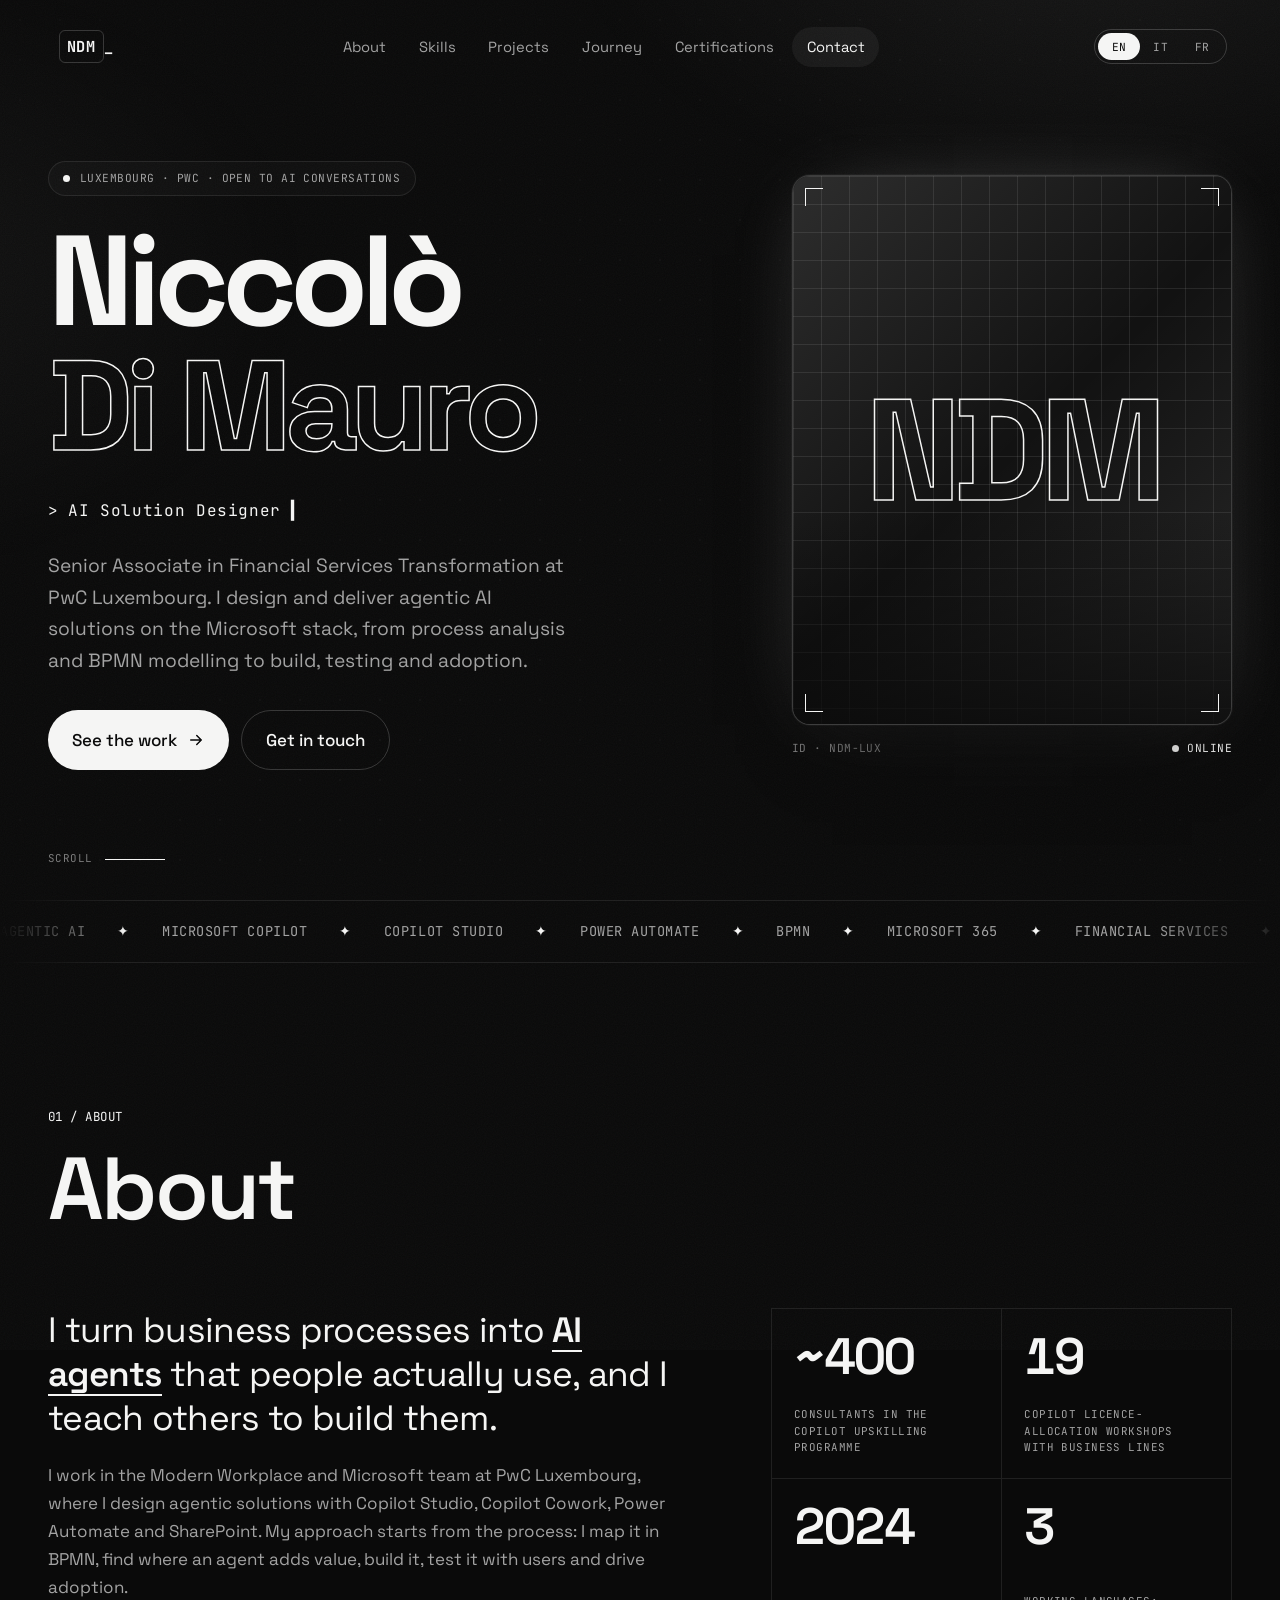
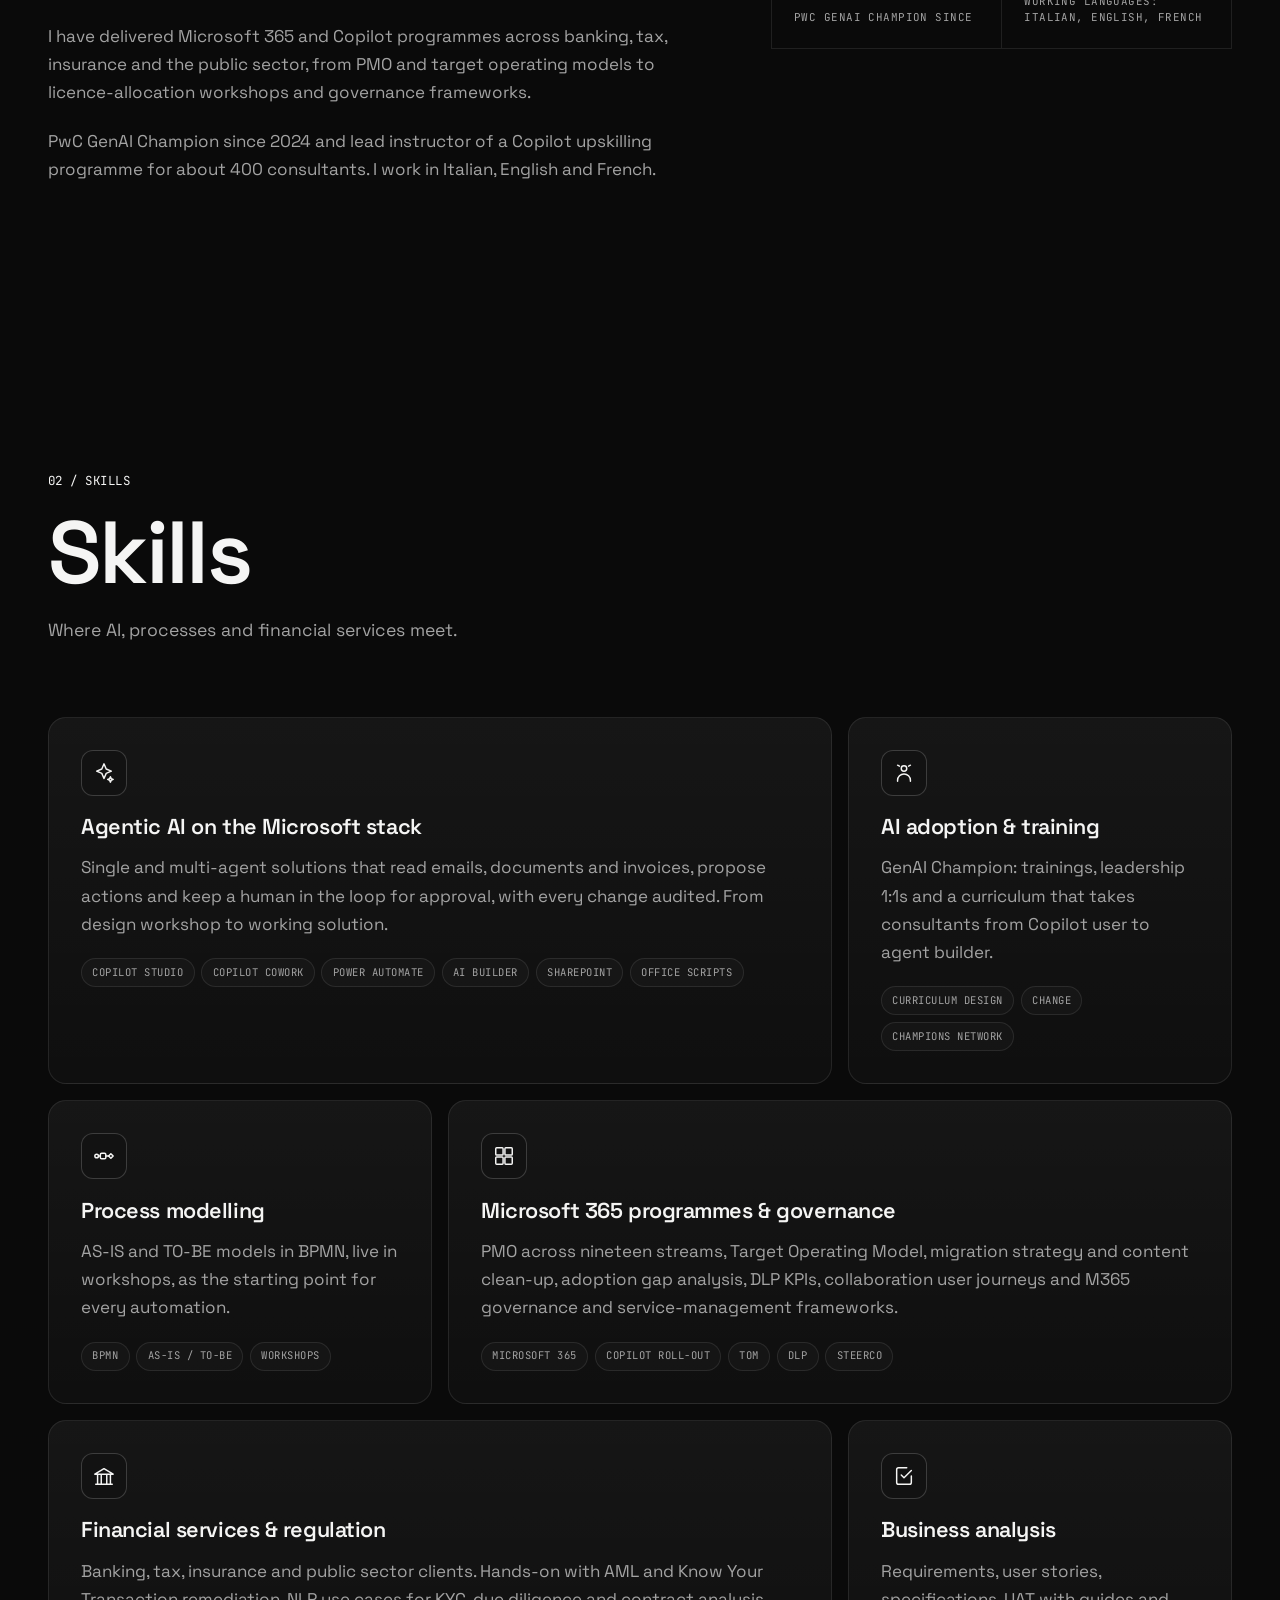
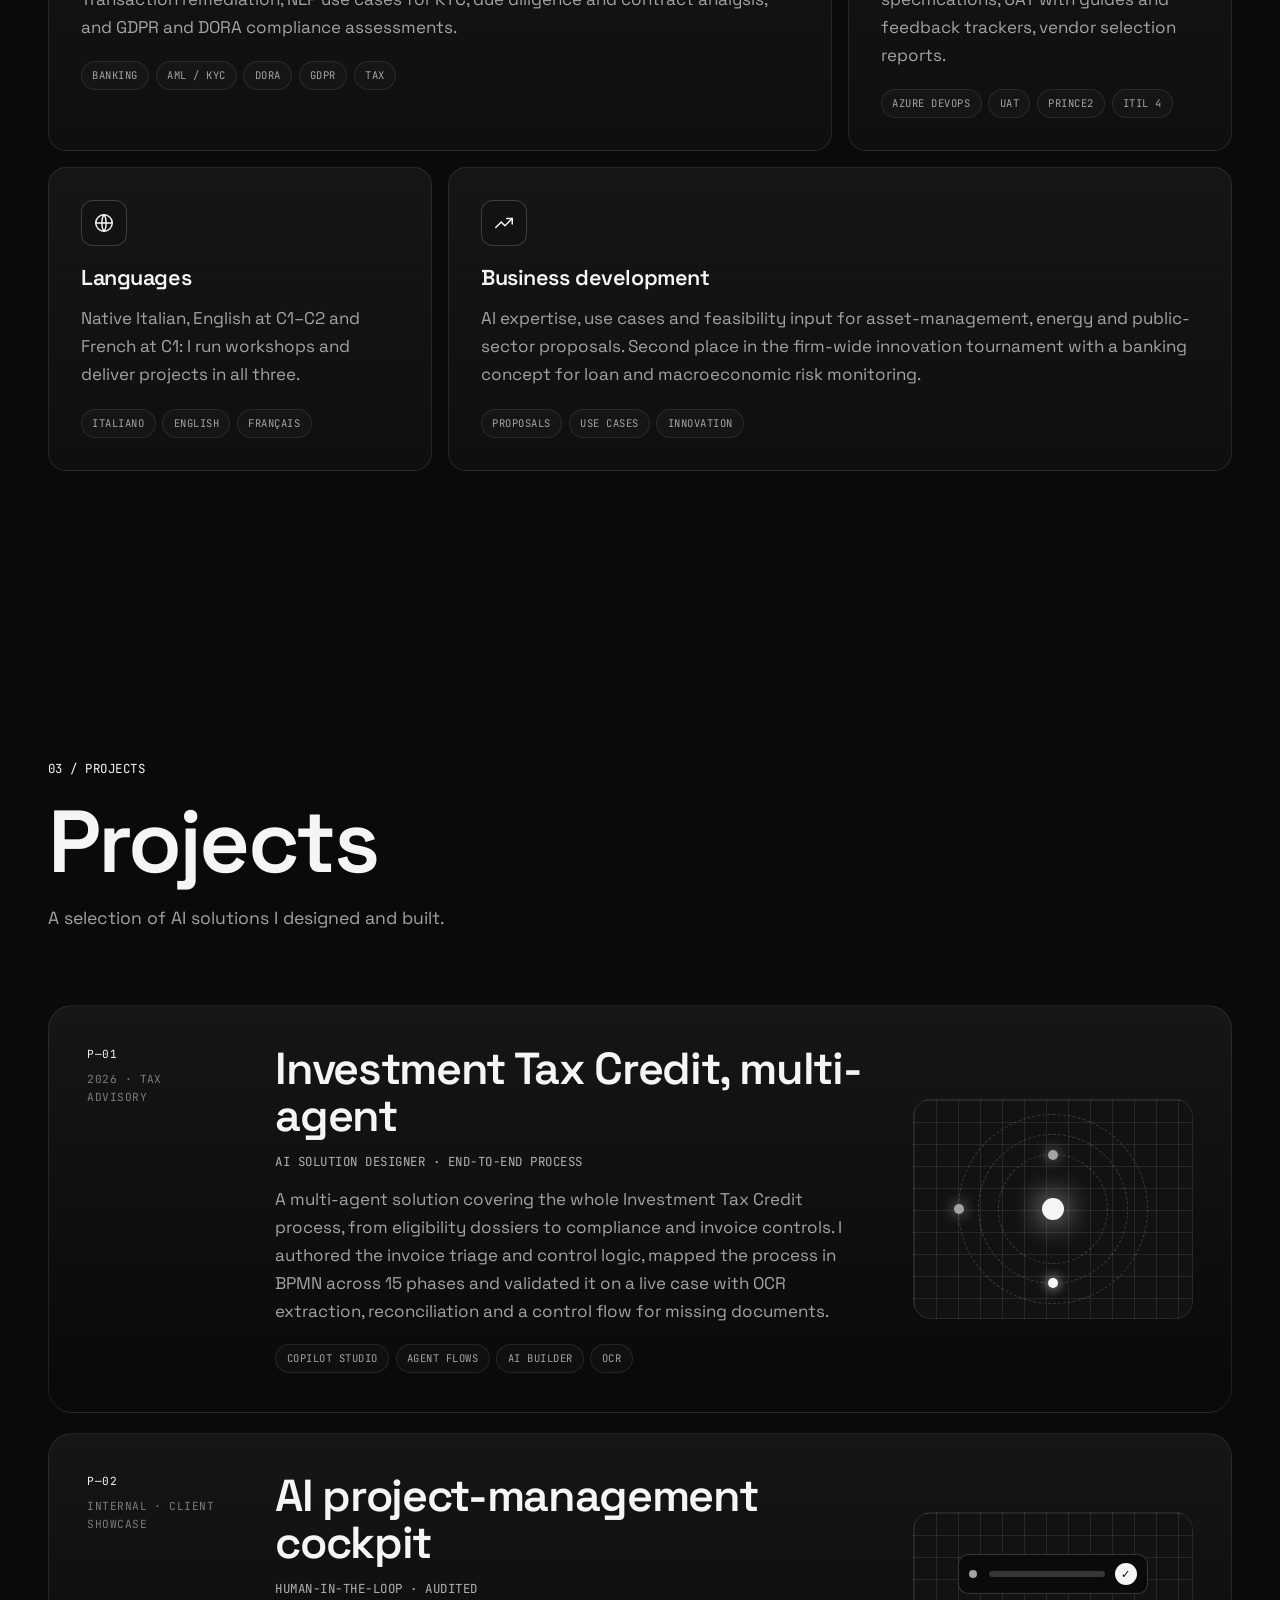
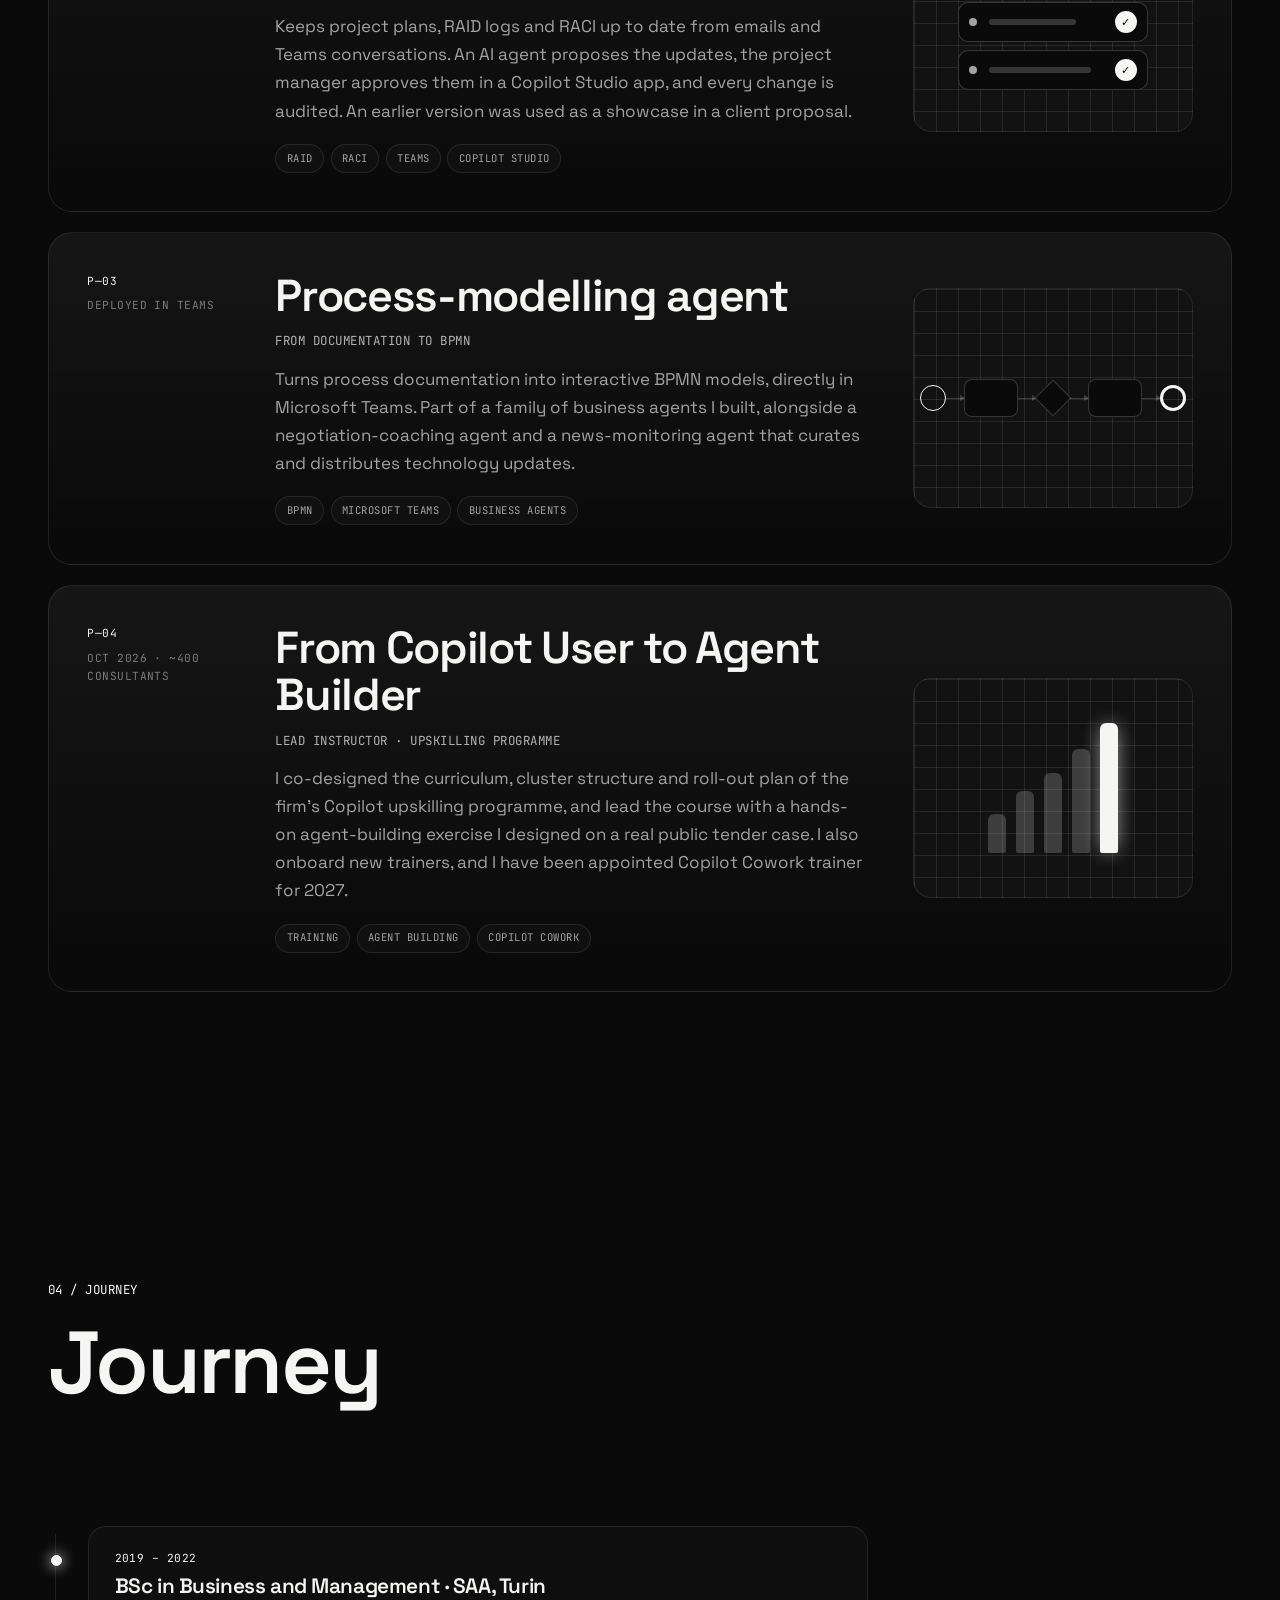
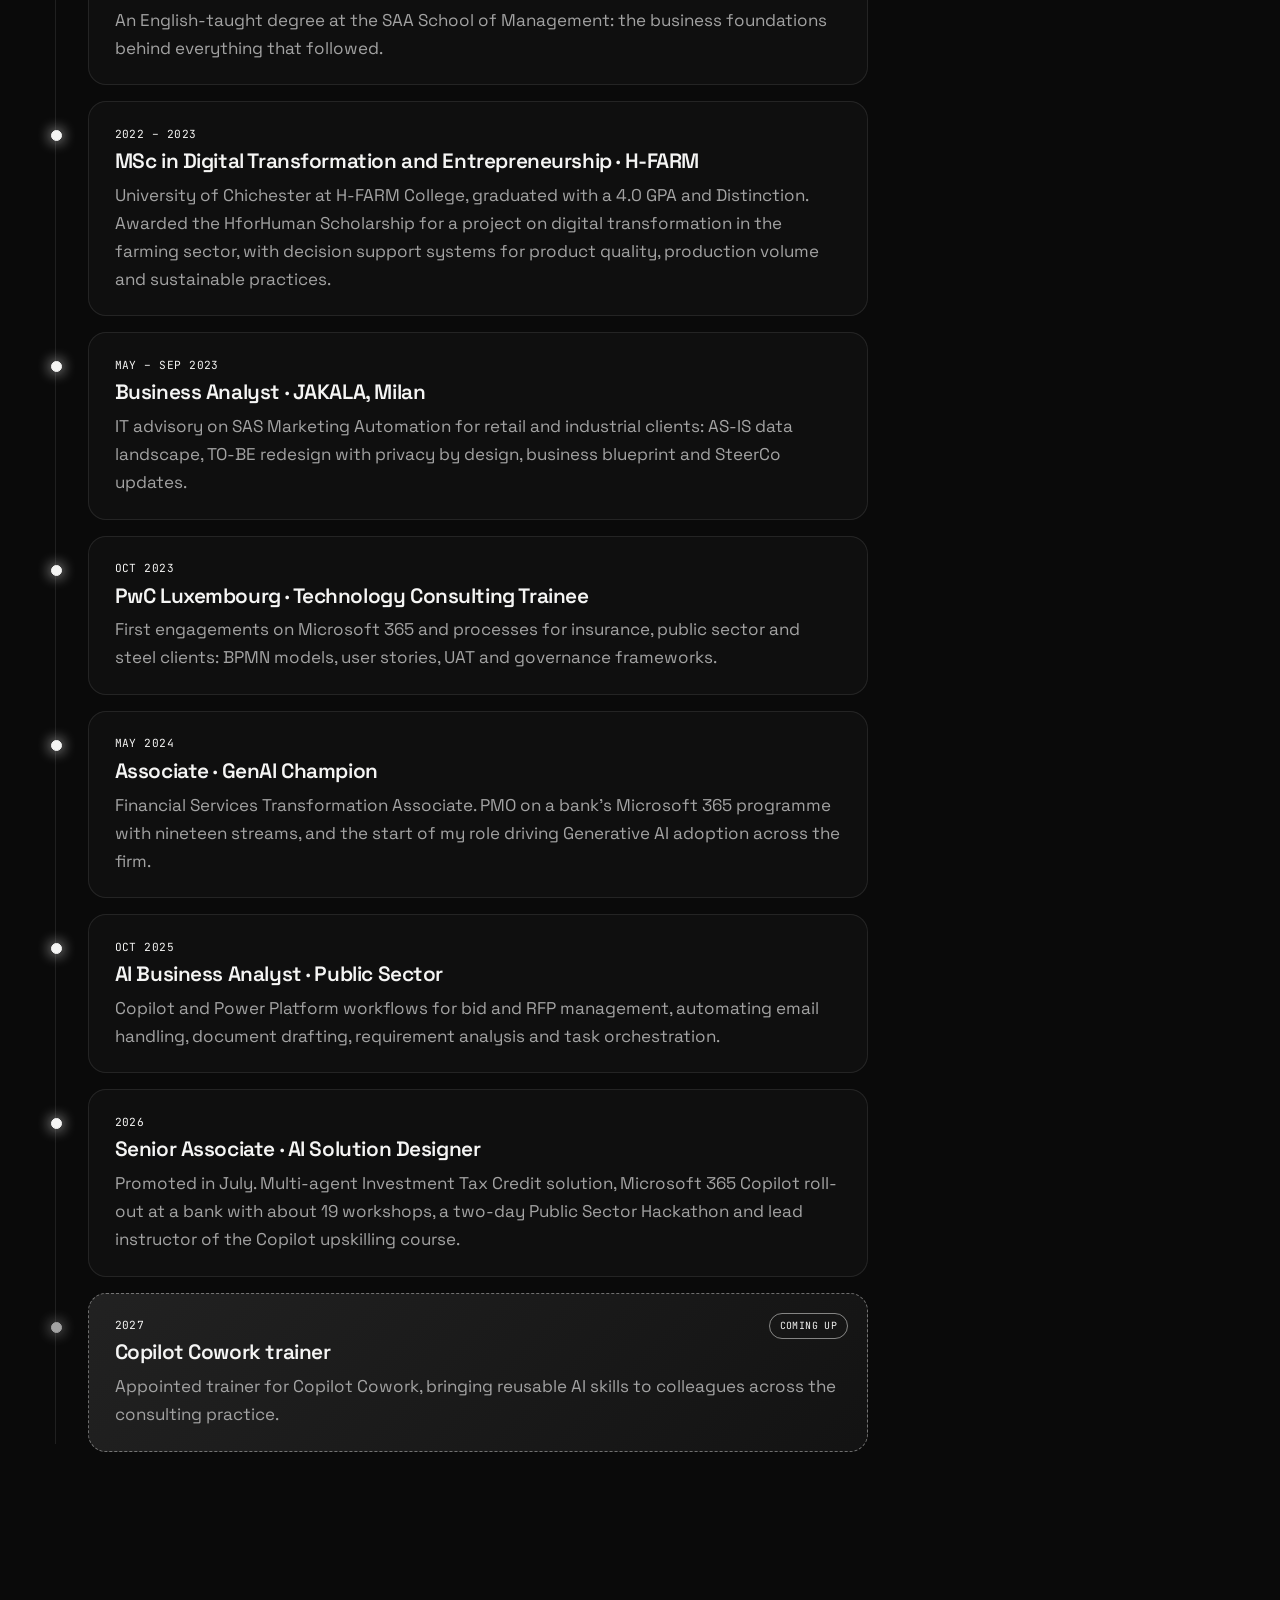
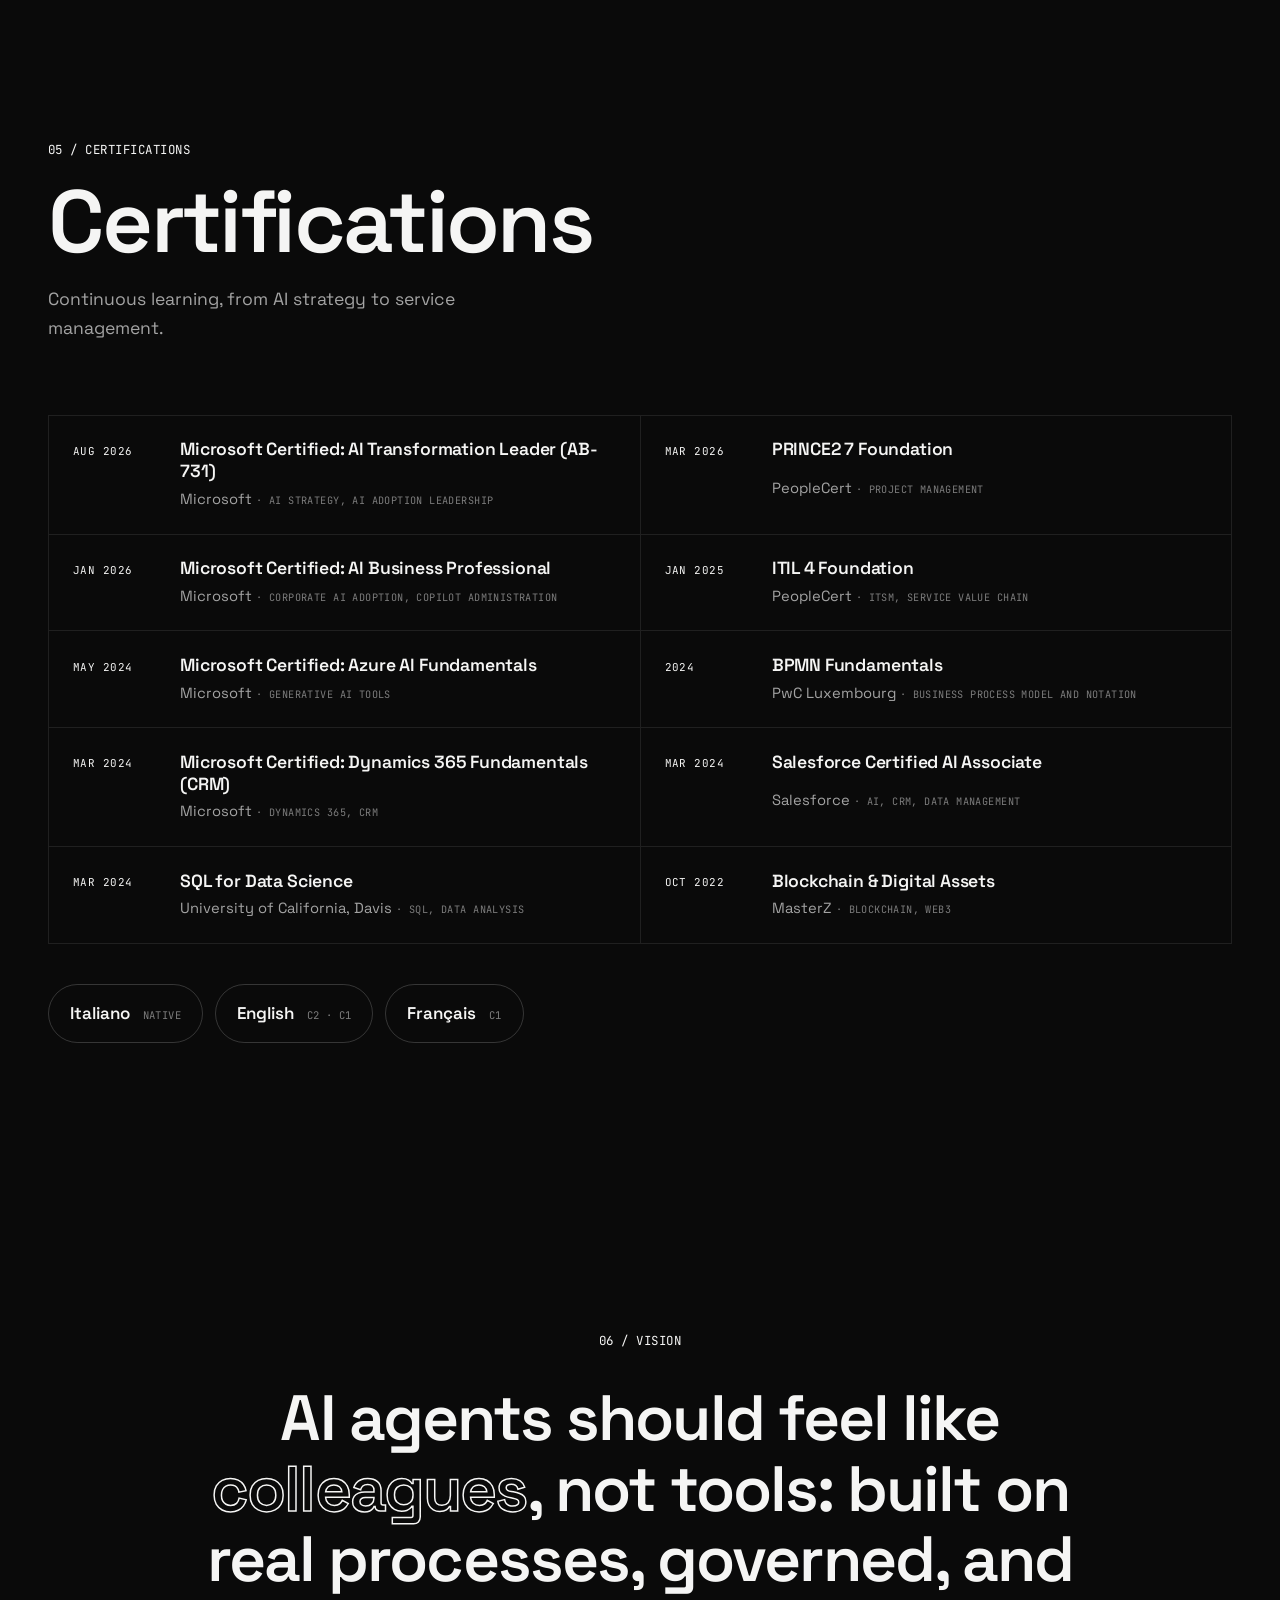
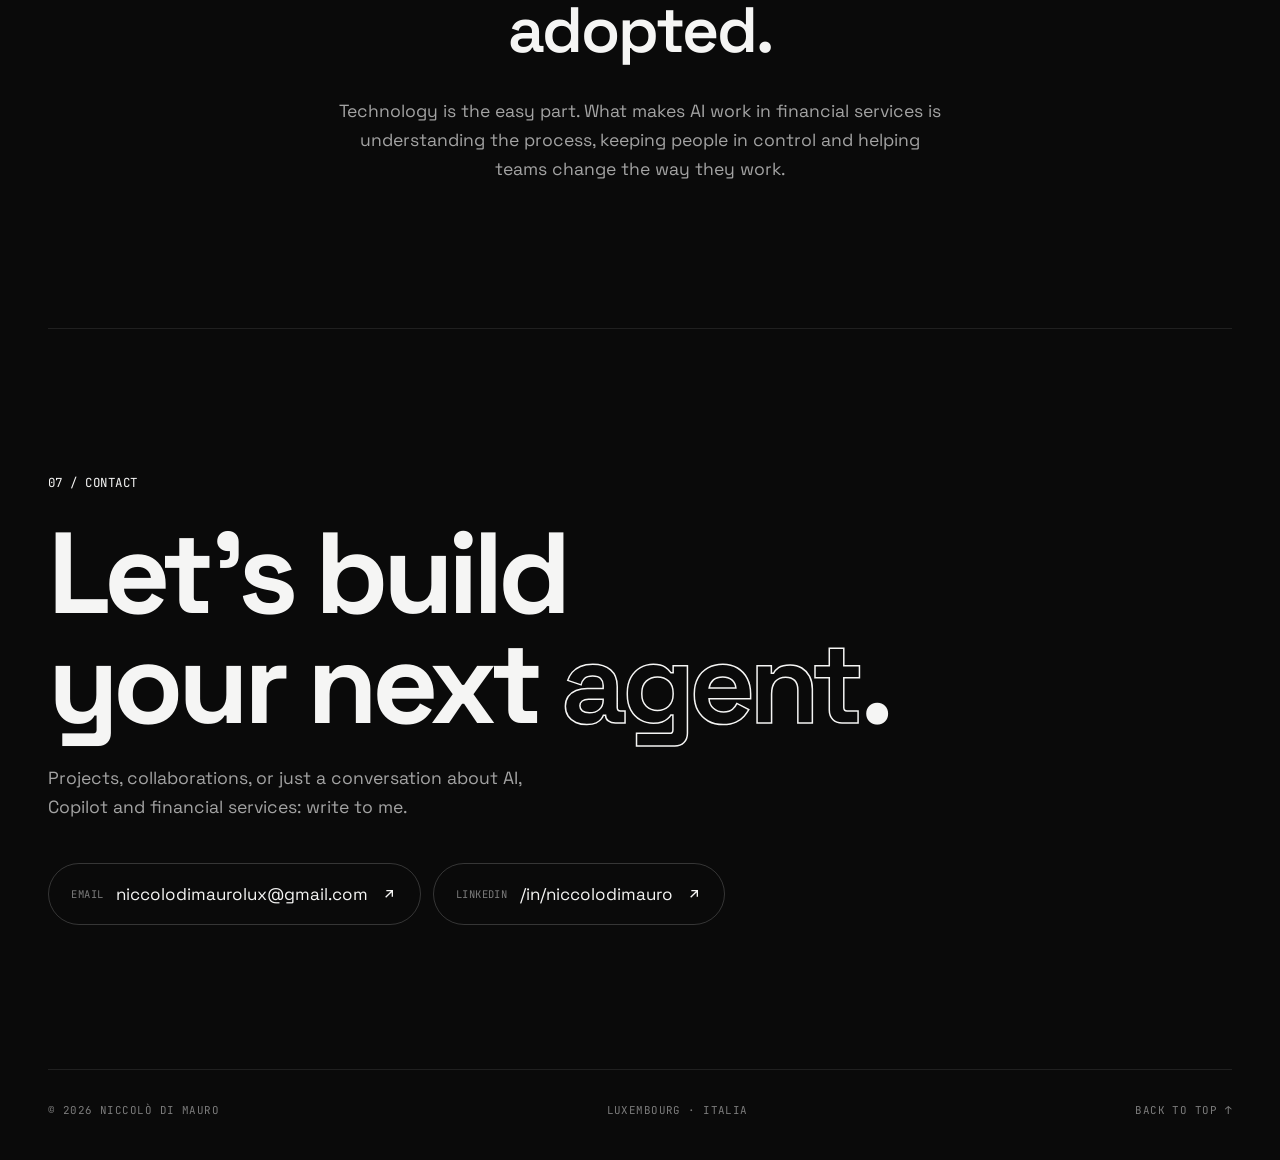
==== commit 83543439: "Add French translation and FR language switch Co-Authored-By: Claude Opus 5.5 <noreply@anthropic.com" ====
--- a/index.html
+++ b/index.html
@@ -15,6 +15,7 @@
     <meta property="og:type" content="profile" />
     <meta property="og:locale" content="en_GB" />
     <meta property="og:locale:alternate" content="it_IT" />
+    <meta property="og:locale:alternate" content="fr_FR" />
     <meta property="og:title" content="Niccolò Di Mauro — Agentic AI & Microsoft Copilot" />
     <meta property="og:description" content="AI Solution Designer and GenAI Champion at PwC Luxembourg. Copilot Studio, Power Automate, BPMN, Microsoft 365." />
     <meta property="profile:first_name" content="Niccolò" />
@@ -82,9 +83,10 @@
         </ul>
       </nav>
       <div class="nav__actions">
-        <div class="lang" role="group" aria-label="Language / Lingua" data-active="en">
+        <div class="lang" role="group" aria-label="Language / Lingua / Langue" data-active="en">
           <button type="button" class="lang__btn mono" data-lang="en" aria-pressed="true" lang="en" title="English">EN</button>
           <button type="button" class="lang__btn mono" data-lang="it" aria-pressed="false" lang="it" title="Italiano">IT</button>
+          <button type="button" class="lang__btn mono" data-lang="fr" aria-pressed="false" lang="fr" title="Français">FR</button>
           <span class="lang__pill" aria-hidden="true"></span>
         </div>
         <button class="nav__toggle" aria-label="Open menu" aria-expanded="false" aria-controls="mobile-menu">
--- a/assets/styles.css
+++ b/assets/styles.css
@@ -318,7 +318,7 @@
 }
 .portrait img {
   width: 100%; height: 100%;
-  object-fit: cover; object-position: 50% 15%;
+  object-fit: cover; object-position: 52% 20%;
   filter: grayscale(1) contrast(1.08);
   transform: scale(1.12);
   transition: transform 1.6s var(--ease-out), filter .6s;
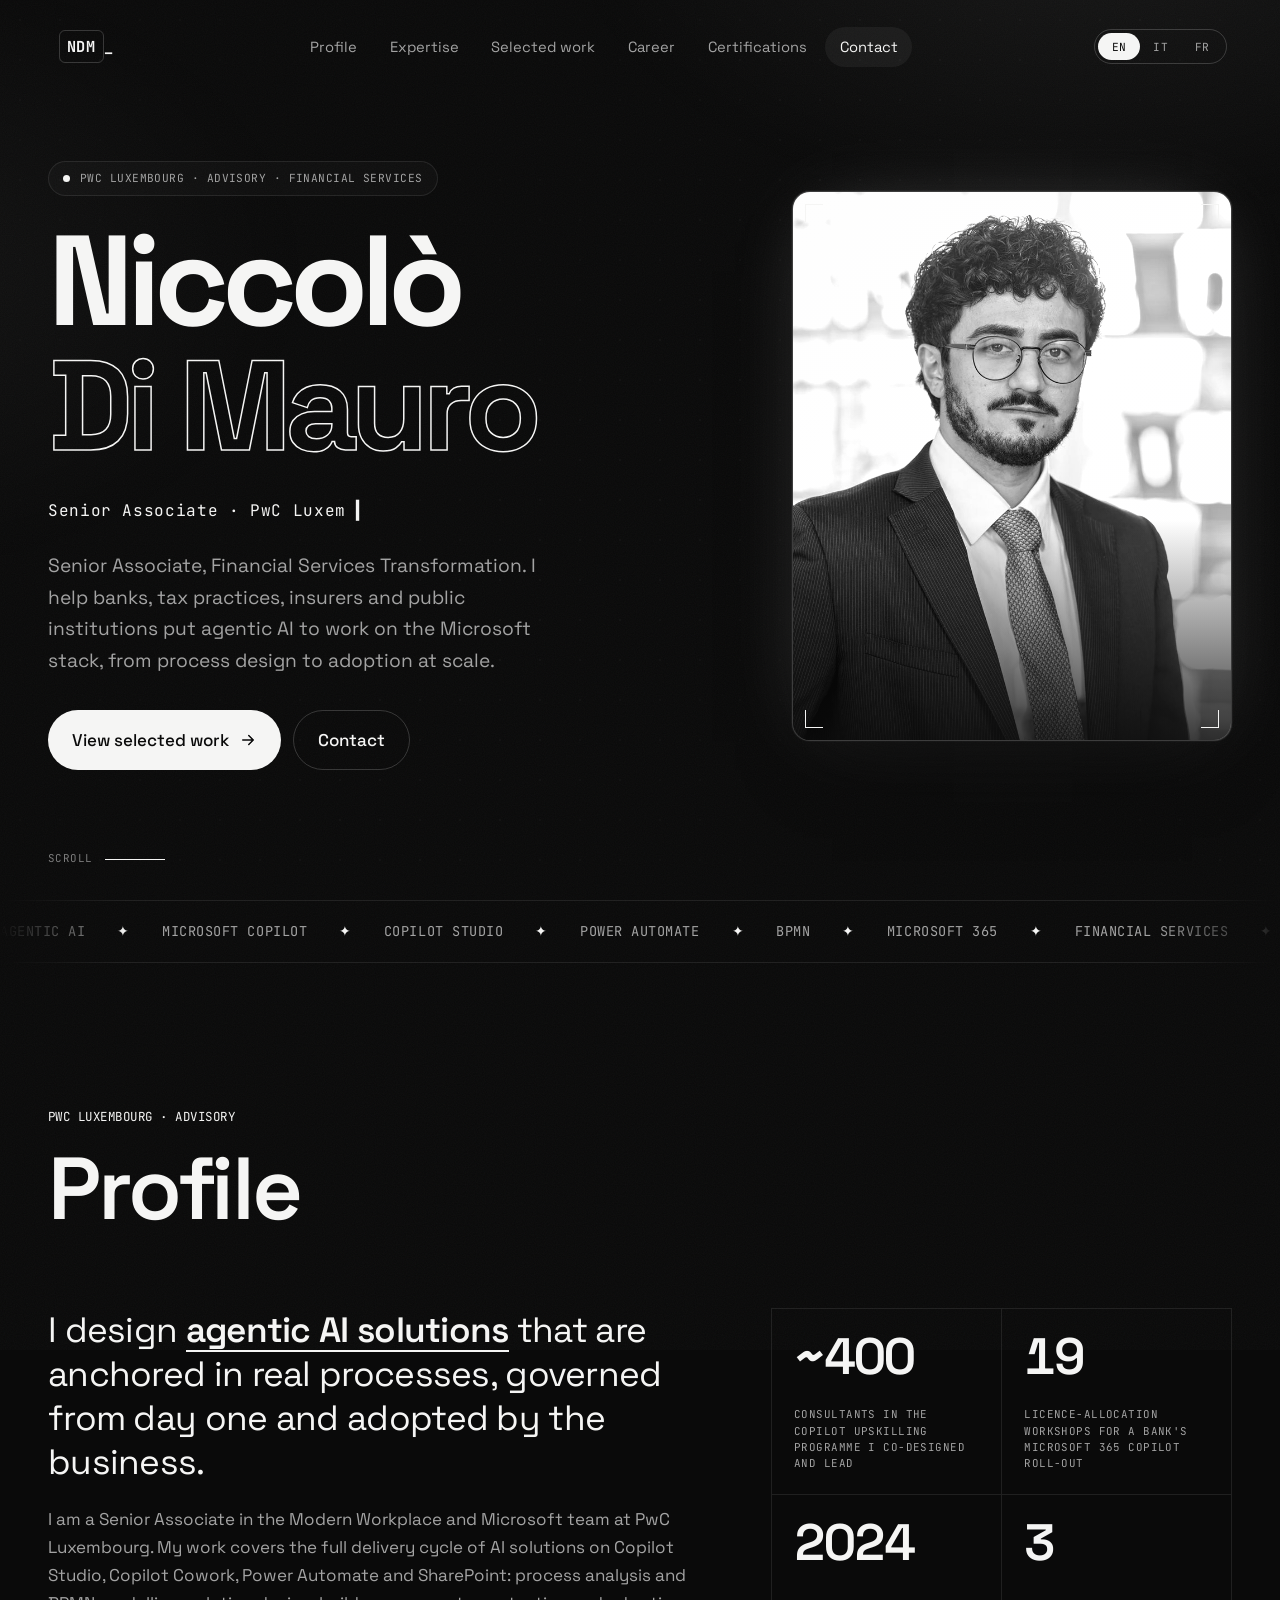
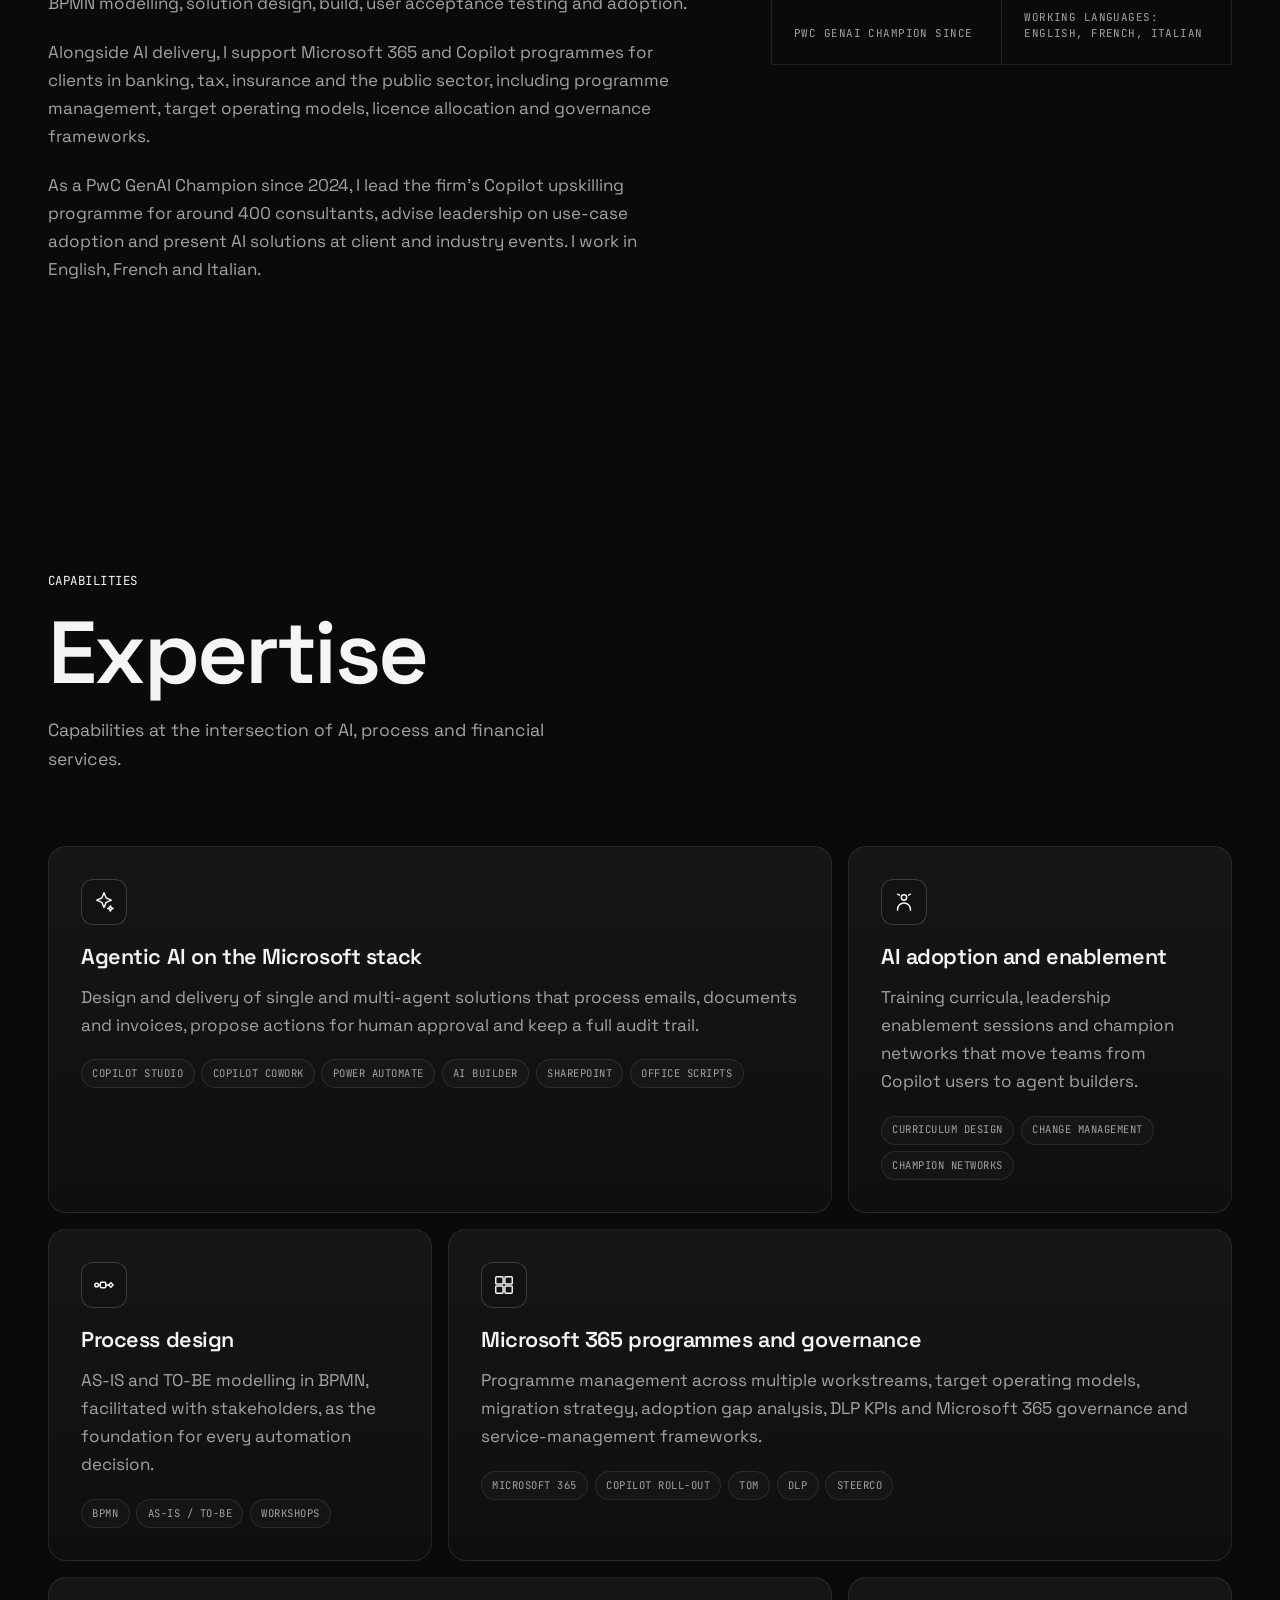
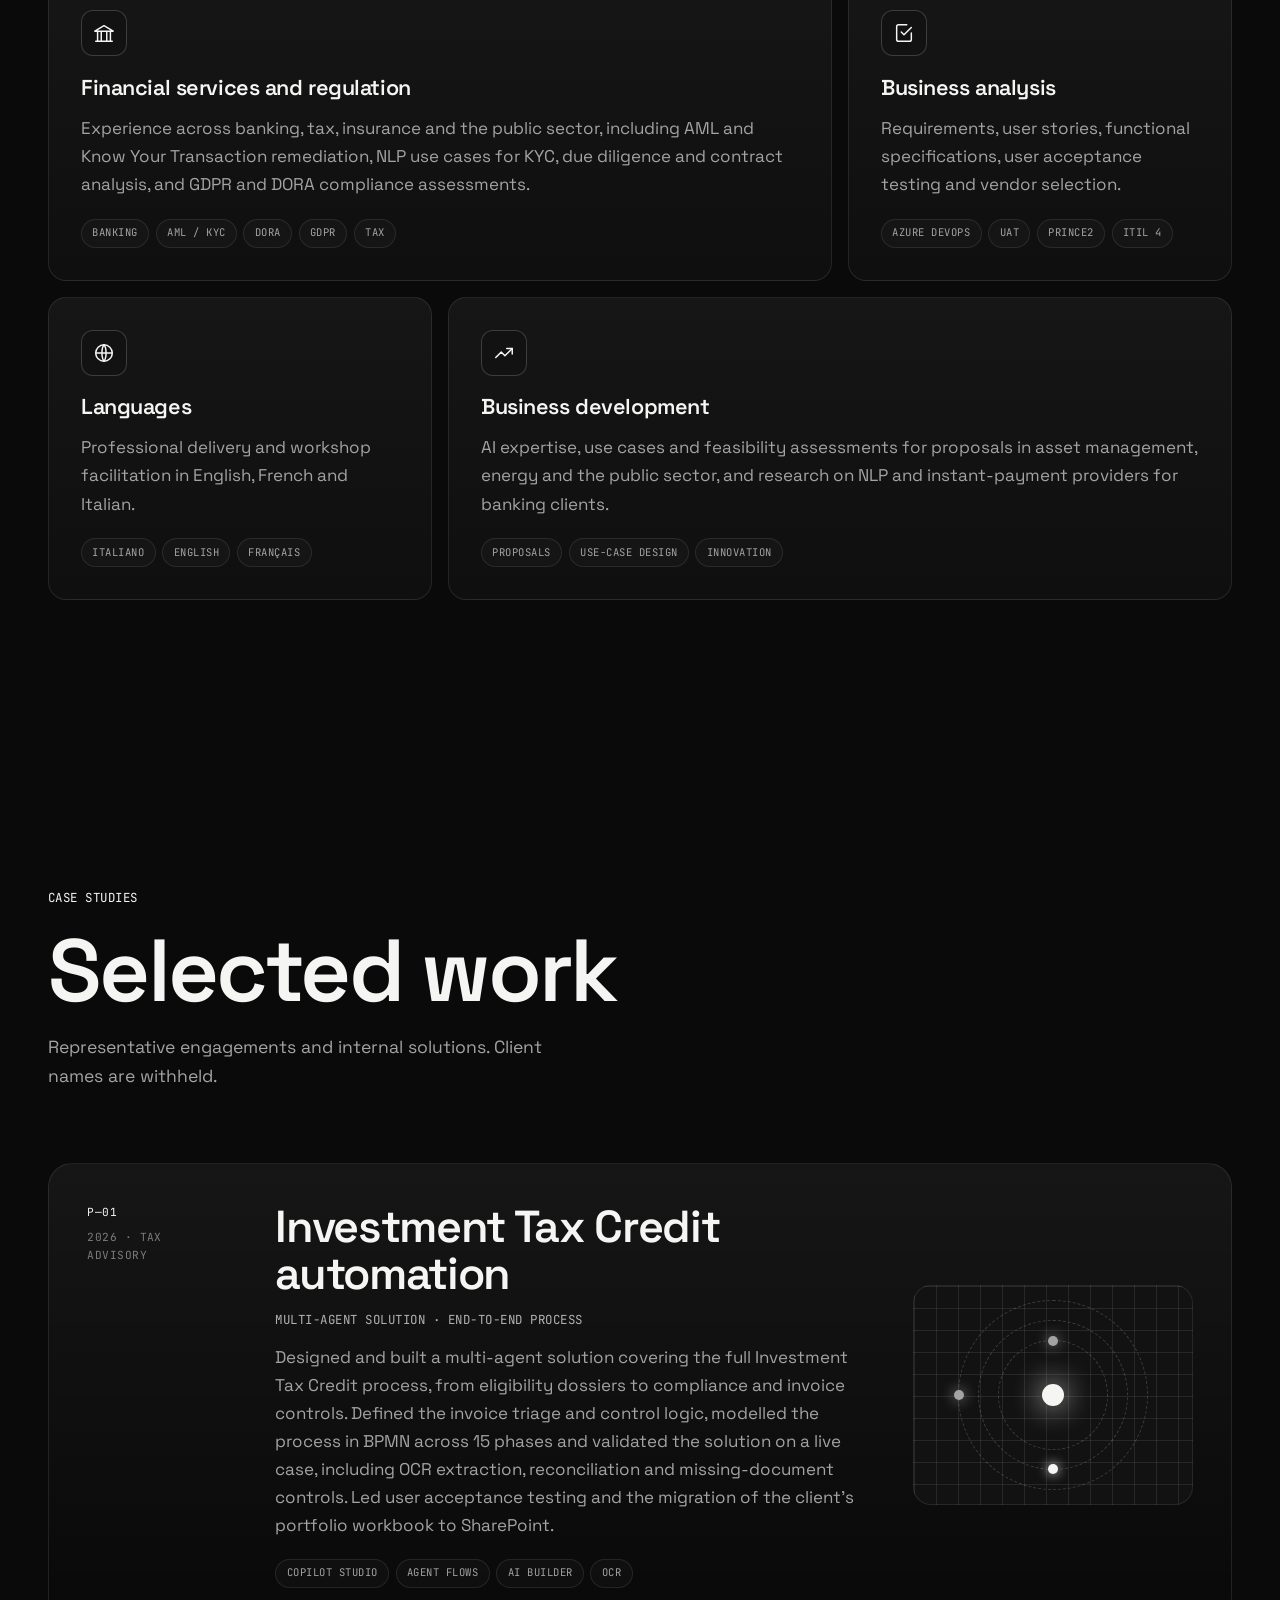
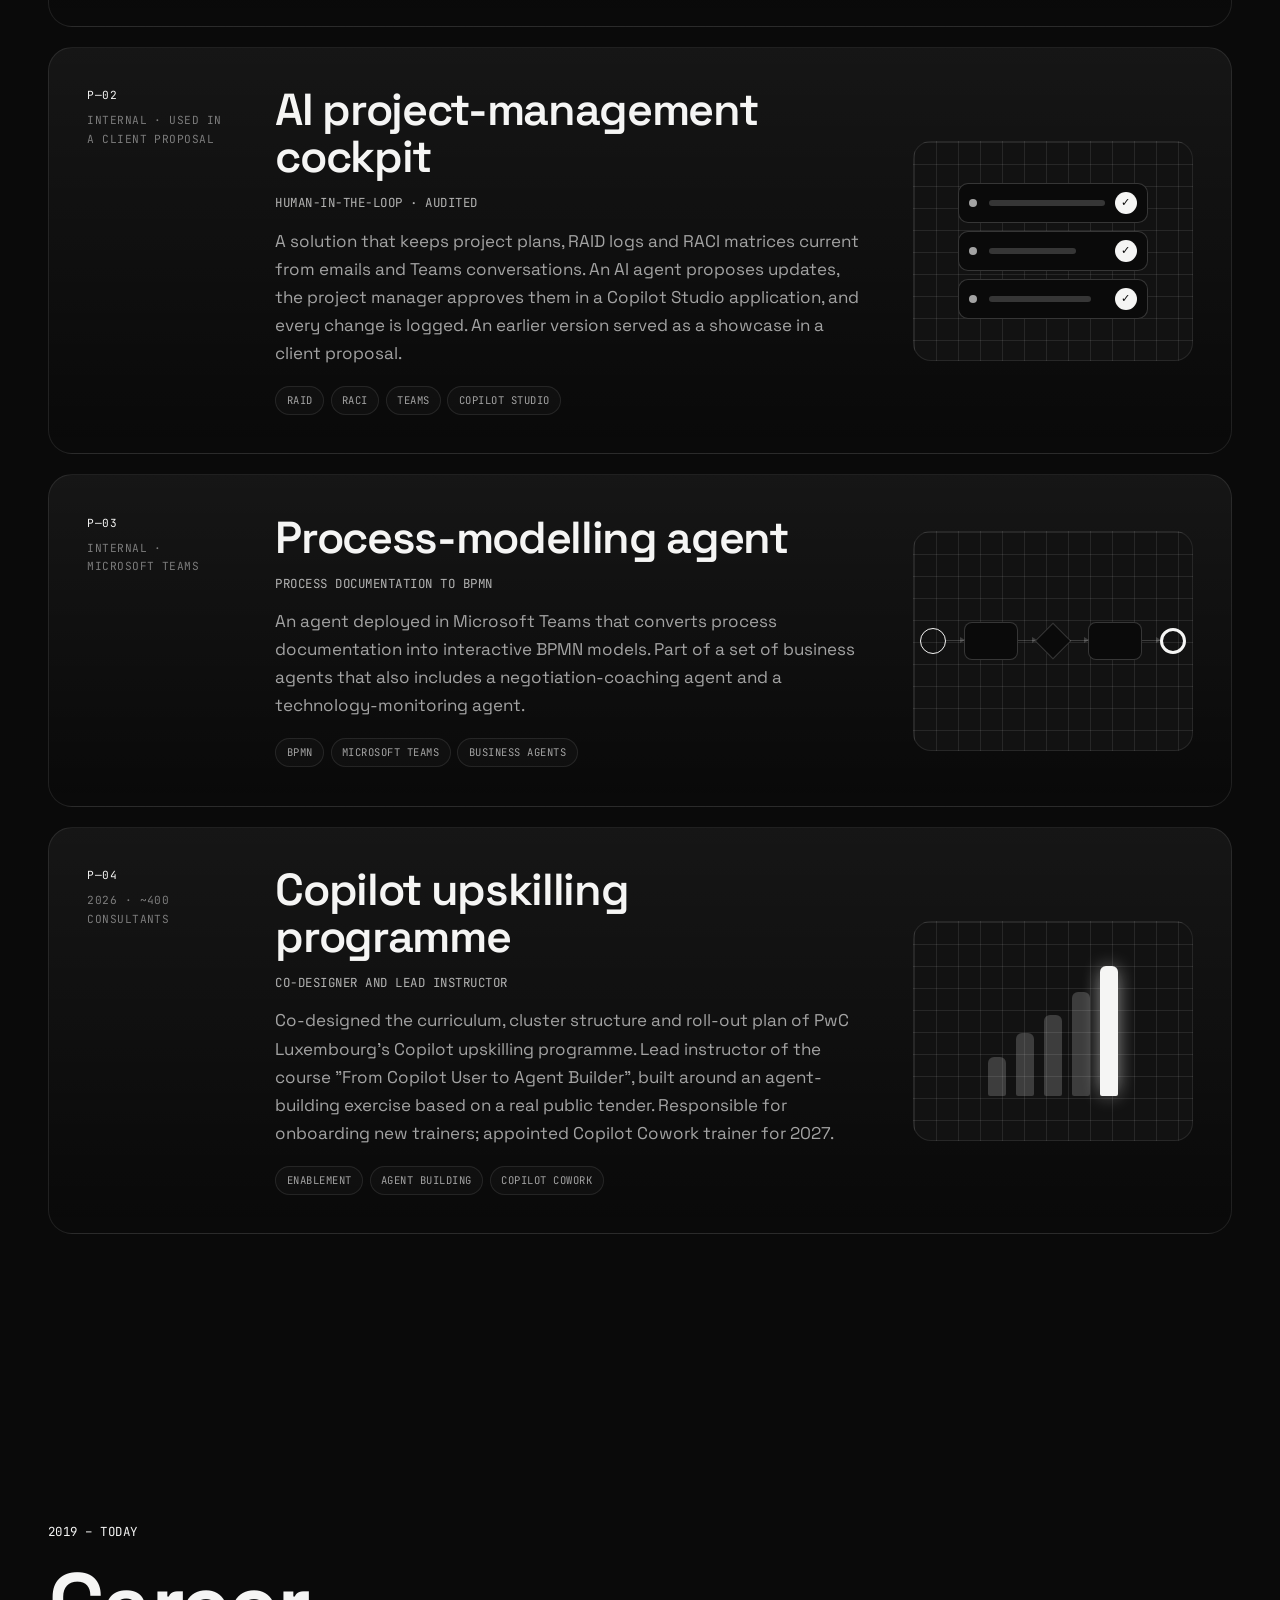
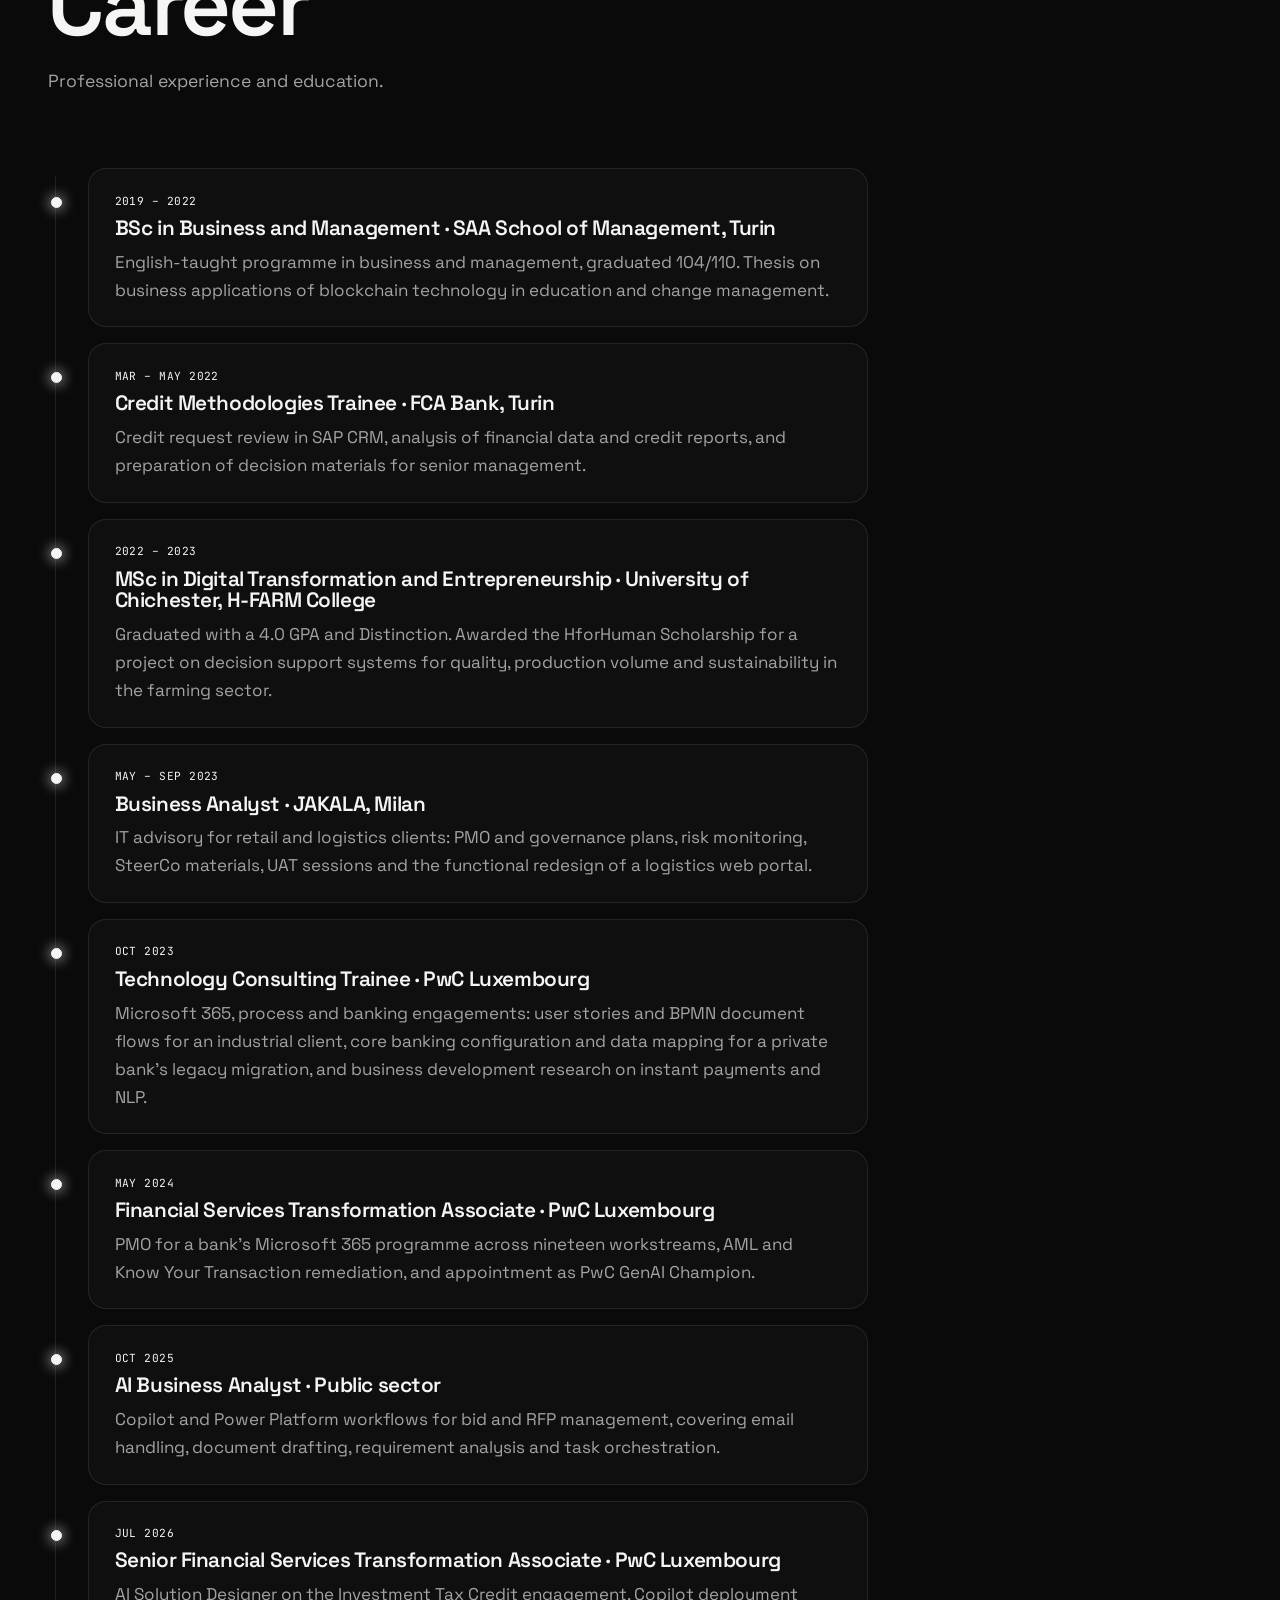
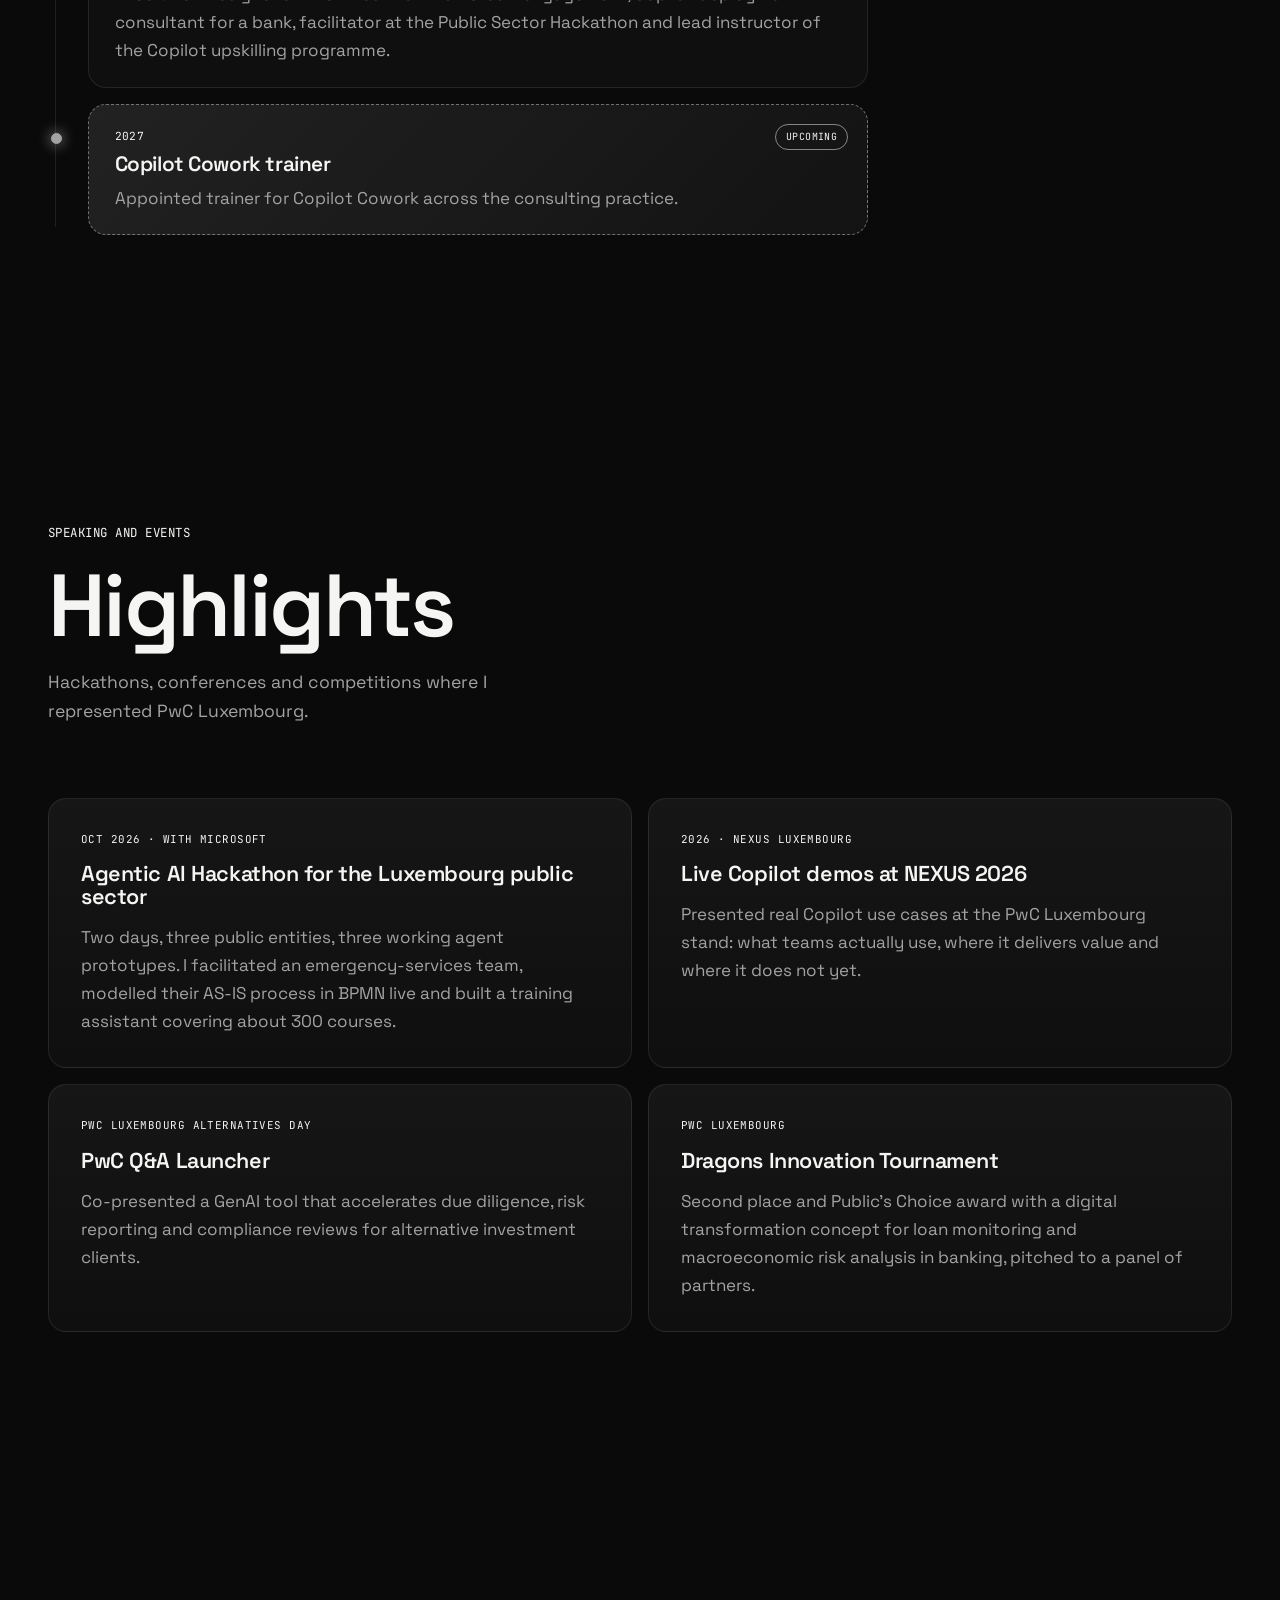
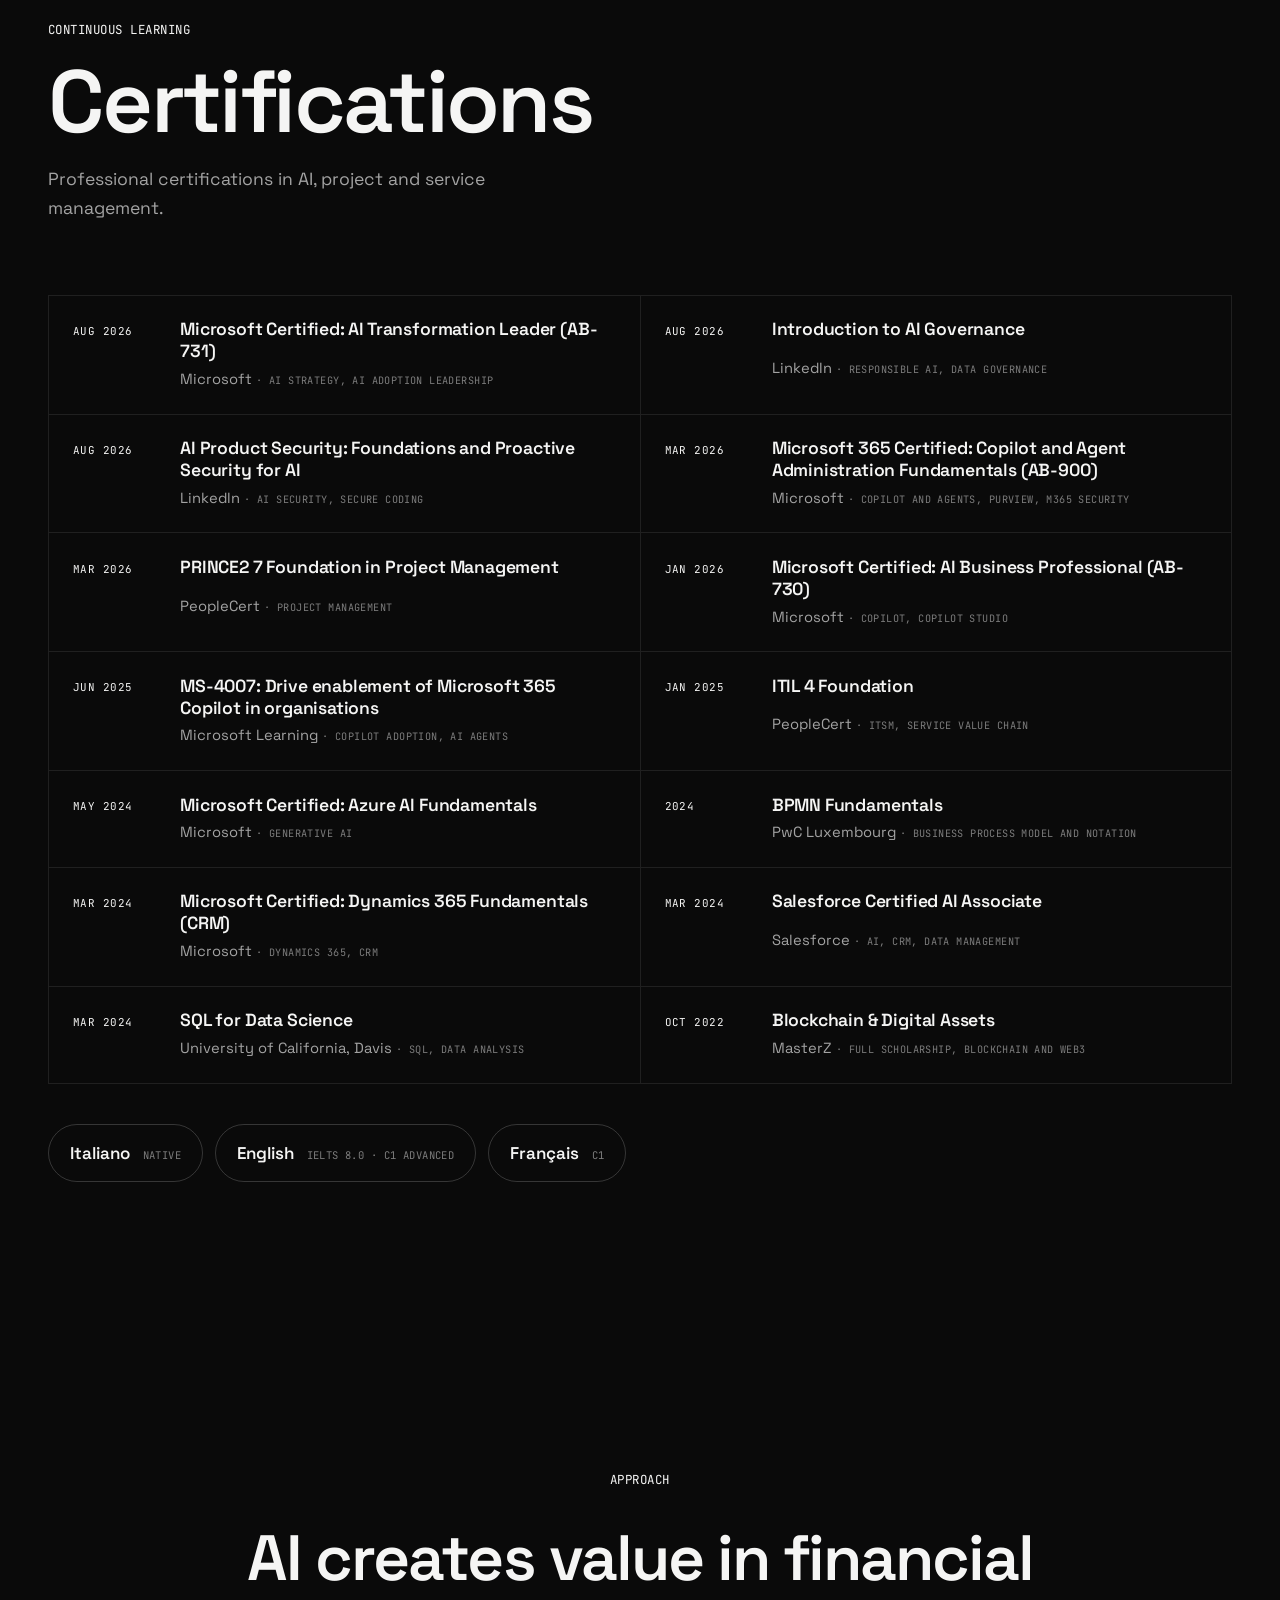
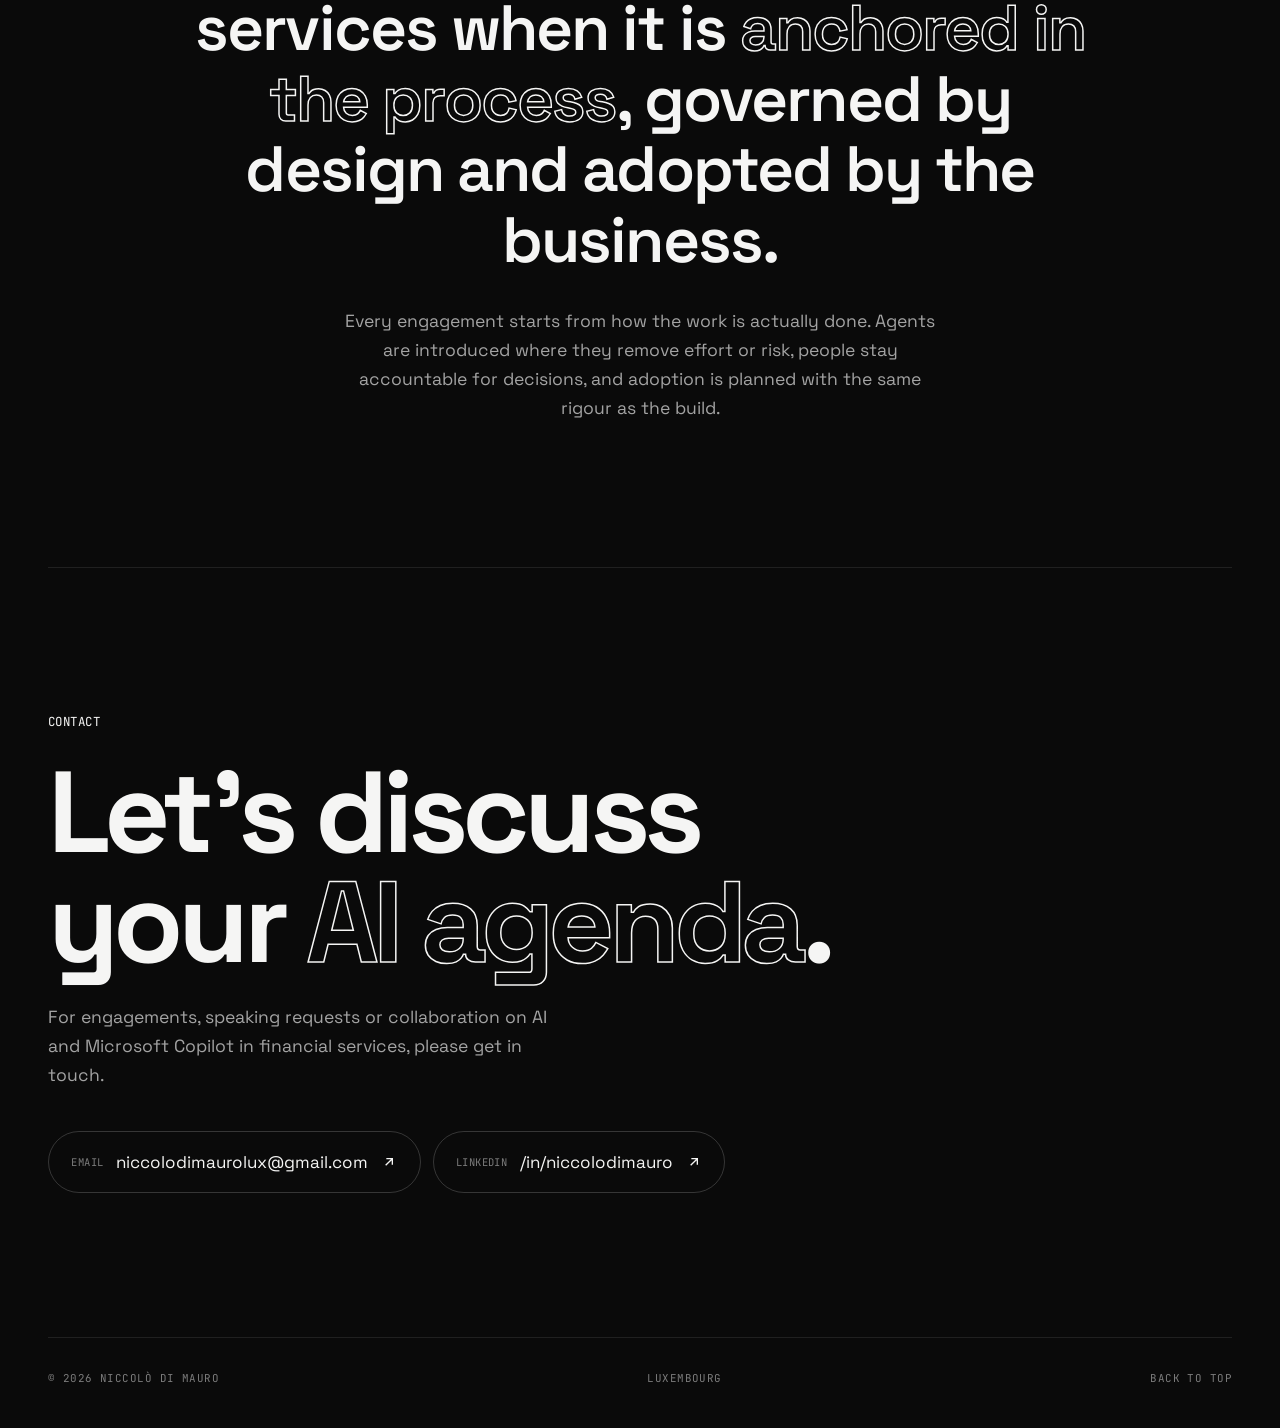
==== commit 8b81f941: "Rewrite copy in a corporate tone and add LinkedIn details - Consulting-style copy in EN, IT and FR (" ====
--- a/index.html
+++ b/index.html
@@ -57,7 +57,7 @@
 
     <div class="loader" aria-hidden="true">
       <div class="loader__inner">
-        <span class="loader__label mono">init · niccolo.dimauro</span>
+        <span class="loader__label mono">Niccolò Di Mauro</span>
         <span class="loader__count mono">000</span>
         <span class="loader__bar"><span></span></span>
       </div>
@@ -74,10 +74,10 @@
       </a>
       <nav aria-label="Main navigation" data-i18n-aria="navLabel">
         <ul class="nav__links">
-          <li><a href="#about" data-nav data-i18n="nav.about">About</a></li>
-          <li><a href="#skills" data-nav data-i18n="nav.skills">Skills</a></li>
-          <li><a href="#projects" data-nav data-i18n="nav.projects">Projects</a></li>
-          <li><a href="#journey" data-nav data-i18n="nav.journey">Journey</a></li>
+          <li><a href="#about" data-nav data-i18n="nav.about">Profile</a></li>
+          <li><a href="#skills" data-nav data-i18n="nav.skills">Expertise</a></li>
+          <li><a href="#projects" data-nav data-i18n="nav.projects">Selected work</a></li>
+          <li><a href="#journey" data-nav data-i18n="nav.journey">Career</a></li>
           <li><a href="#certifications" data-nav data-i18n="nav.certs">Certifications</a></li>
           <li><a href="#contact" data-nav data-i18n="nav.contact">Contact</a></li>
         </ul>
@@ -97,10 +97,10 @@
 
     <div class="mobile-menu" id="mobile-menu" hidden>
       <ul>
-        <li><a href="#about"><span class="mono">01</span><span data-i18n="nav.about">About</span></a></li>
-        <li><a href="#skills"><span class="mono">02</span><span data-i18n="nav.skills">Skills</span></a></li>
-        <li><a href="#projects"><span class="mono">03</span><span data-i18n="nav.projects">Projects</span></a></li>
-        <li><a href="#journey"><span class="mono">04</span><span data-i18n="nav.journey">Journey</span></a></li>
+        <li><a href="#about"><span class="mono">01</span><span data-i18n="nav.about">Profile</span></a></li>
+        <li><a href="#skills"><span class="mono">02</span><span data-i18n="nav.skills">Expertise</span></a></li>
+        <li><a href="#projects"><span class="mono">03</span><span data-i18n="nav.projects">Selected work</span></a></li>
+        <li><a href="#journey"><span class="mono">04</span><span data-i18n="nav.journey">Career</span></a></li>
         <li><a href="#certifications"><span class="mono">05</span><span data-i18n="nav.certs">Certifications</span></a></li>
         <li><a href="#contact"><span class="mono">06</span><span data-i18n="nav.contact">Contact</span></a></li>
       </ul>
@@ -112,27 +112,23 @@
         <div class="hero__content">
           <p class="hero__status mono" data-hero>
             <span class="dot"></span>
-            <span data-i18n="hero.status">Luxembourg · PwC<span class="hide-sm"> · open to AI conversations</span></span>
+            <span data-i18n="hero.status">PwC Luxembourg<span class="hide-sm"> · Advisory · Financial Services</span></span>
           </p>
           <h1 class="hero__title" data-hero>
             <span class="line"><span>Niccolò</span></span>
             <span class="line"><span class="accent-text">Di Mauro</span></span>
           </h1>
           <p class="hero__role mono" data-hero>
-            <span class="prompt" aria-hidden="true">&gt;</span>
-            <span class="sr-only" data-i18n="hero.roles">AI Solution Designer, Copilot agent builder, PwC GenAI Champion and business analyst.</span>
+            <span class="sr-only" data-i18n="hero.roles">Senior Associate at PwC Luxembourg, AI Solution Designer, Microsoft Copilot specialist and PwC GenAI Champion.</span>
             <span class="typed" aria-hidden="true"></span><span class="caret" aria-hidden="true">▍</span>
           </p>
-          <p class="hero__lead" data-hero data-i18n="hero.lead">
-            Senior Associate in Financial Services Transformation at PwC Luxembourg. I design and deliver agentic AI
-            solutions on the Microsoft stack, from process analysis and BPMN modelling to build, testing and adoption.
-          </p>
+          <p class="hero__lead" data-hero data-i18n="hero.lead">Senior Associate, Financial Services Transformation. I help banks, tax practices, insurers and public institutions put agentic AI to work on the Microsoft stack, from process design to adoption at scale.</p>
           <div class="hero__cta" data-hero>
             <a href="#projects" class="btn btn--primary" data-magnetic>
-              <span data-i18n="hero.ctaProjects">See the work</span>
+              <span data-i18n="hero.ctaProjects">View selected work</span>
               <svg viewBox="0 0 24 24" aria-hidden="true"><path d="M5 12h14M13 6l6 6-6 6" /></svg>
             </a>
-            <a href="#contact" class="btn btn--ghost" data-magnetic><span data-i18n="hero.ctaContact">Get in touch</span></a>
+            <a href="#contact" class="btn btn--ghost" data-magnetic><span data-i18n="hero.ctaContact">Contact</span></a>
           </div>
         </div>
 
@@ -147,13 +143,9 @@
             <span class="corner corner--bl" aria-hidden="true"></span>
             <span class="corner corner--br" aria-hidden="true"></span>
           </div>
-          <figcaption class="portrait__meta mono">
-            <span>ID · NDM-LUX</span>
-            <span class="portrait__live"><span class="dot"></span>online</span>
-          </figcaption>
         </figure>
 
-        <a href="#about" class="hero__scroll mono" aria-label="Scroll to About" data-i18n-aria="hero.scrollLabel">
+        <a href="#about" class="hero__scroll mono" aria-label="Scroll to Profile" data-i18n-aria="hero.scrollLabel">
           <span>scroll</span><span class="hero__scroll-line"></span>
         </a>
       </section>
@@ -173,39 +165,26 @@
       <!-- ABOUT -->
       <section class="section about" id="about" data-theme="light">
         <header class="section__head">
-          <span class="section__index mono" data-reveal data-i18n="about.index">01 / about</span>
-          <h2 class="section__title" data-reveal data-scramble data-i18n="about.title">About</h2>
+          <span class="section__index mono" data-reveal data-i18n="about.index">PwC Luxembourg · Advisory</span>
+          <h2 class="section__title" data-reveal data-i18n="about.title">Profile</h2>
         </header>
 
         <div class="about__grid">
           <div class="about__text">
-            <p class="about__big" data-reveal data-i18n="about.big">
-              I turn business processes into <span class="hl">AI agents</span> that people actually use, and I teach
-              others to build them.
-            </p>
-            <p data-reveal data-i18n="about.p1">
-              I work in the Modern Workplace and Microsoft team at PwC Luxembourg, where I design agentic solutions with
-              Copilot Studio, Copilot Cowork, Power Automate and SharePoint. My approach starts from the process: I map
-              it in BPMN, find where an agent adds value, build it, test it with users and drive adoption.
-            </p>
-            <p data-reveal data-i18n="about.p2">
-              I have delivered Microsoft 365 and Copilot programmes across banking, tax, insurance and the public sector,
-              from PMO and target operating models to licence-allocation workshops and governance frameworks.
-            </p>
-            <p data-reveal data-i18n="about.p3">
-              PwC GenAI Champion since 2024 and lead instructor of a Copilot upskilling programme for about 400
-              consultants. I work in Italian, English and French.
-            </p>
+            <p class="about__big" data-reveal data-i18n="about.big">I design <span class="hl">agentic AI solutions</span> that are anchored in real processes, governed from day one and adopted by the business.</p>
+            <p data-reveal data-i18n="about.p1">I am a Senior Associate in the Modern Workplace and Microsoft team at PwC Luxembourg. My work covers the full delivery cycle of AI solutions on Copilot Studio, Copilot Cowork, Power Automate and SharePoint: process analysis and BPMN modelling, solution design, build, user acceptance testing and adoption.</p>
+            <p data-reveal data-i18n="about.p2">Alongside AI delivery, I support Microsoft 365 and Copilot programmes for clients in banking, tax, insurance and the public sector, including programme management, target operating models, licence allocation and governance frameworks.</p>
+            <p data-reveal data-i18n="about.p3">As a PwC GenAI Champion since 2024, I lead the firm's Copilot upskilling programme for around 400 consultants, advise leadership on use-case adoption and present AI solutions at client and industry events. I work in English, French and Italian.</p>
           </div>
 
-          <ul class="stats" aria-label="A few numbers" data-i18n-aria="about.statsLabel">
+          <ul class="stats" aria-label="Key figures" data-i18n-aria="about.statsLabel">
             <li class="stat" data-reveal>
               <span class="stat__value">~<span data-count="400">400</span></span>
-              <span class="stat__label mono" data-i18n="about.stat1">consultants in the Copilot upskilling programme</span>
+              <span class="stat__label mono" data-i18n="about.stat1">consultants in the Copilot upskilling programme I co-designed and lead</span>
             </li>
             <li class="stat" data-reveal>
               <span class="stat__value"><span data-count="19">19</span></span>
-              <span class="stat__label mono" data-i18n="about.stat2">Copilot licence-allocation workshops with business lines</span>
+              <span class="stat__label mono" data-i18n="about.stat2">licence-allocation workshops for a bank's Microsoft 365 Copilot roll-out</span>
             </li>
             <li class="stat" data-reveal>
               <span class="stat__value"><span data-count="2024">2024</span></span>
@@ -213,7 +192,7 @@
             </li>
             <li class="stat" data-reveal>
               <span class="stat__value"><span data-count="3">3</span></span>
-              <span class="stat__label mono" data-i18n="about.stat4">working languages: Italian, English, French</span>
+              <span class="stat__label mono" data-i18n="about.stat4">working languages: English, French, Italian</span>
             </li>
           </ul>
         </div>
@@ -222,9 +201,9 @@
       <!-- SKILLS -->
       <section class="section skills" id="skills" data-theme="dark">
         <header class="section__head">
-          <span class="section__index mono" data-reveal data-i18n="skills.index">02 / skills</span>
-          <h2 class="section__title" data-reveal data-scramble data-i18n="skills.title">Skills</h2>
-          <p class="section__lead" data-reveal data-i18n="skills.lead">Where AI, processes and financial services meet.</p>
+          <span class="section__index mono" data-reveal data-i18n="skills.index">Capabilities</span>
+          <h2 class="section__title" data-reveal data-i18n="skills.title">Expertise</h2>
+          <p class="section__lead" data-reveal data-i18n="skills.lead">Capabilities at the intersection of AI, process and financial services.</p>
         </header>
 
         <div class="bento">
@@ -233,10 +212,7 @@
               <svg viewBox="0 0 24 24"><path d="M12 2l2.4 5.6L20 10l-5.6 2.4L12 18l-2.4-5.6L4 10l5.6-2.4z" /><path d="M19 16l.9 2.1L22 19l-2.1.9L19 22l-.9-2.1L16 19l2.1-.9z" /></svg>
             </div>
             <h3 data-i18n="skills.ai.title">Agentic AI on the Microsoft stack</h3>
-            <p data-i18n="skills.ai.text">
-              Single and multi-agent solutions that read emails, documents and invoices, propose actions and keep a human
-              in the loop for approval, with every change audited. From design workshop to working solution.
-            </p>
+            <p data-i18n="skills.ai.text">Design and delivery of single and multi-agent solutions that process emails, documents and invoices, propose actions for human approval and keep a full audit trail.</p>
             <ul class="tags mono"><li>Copilot Studio</li><li>Copilot Cowork</li><li>Power Automate</li><li>AI Builder</li><li>SharePoint</li><li>Office Scripts</li></ul>
           </article>
 
@@ -244,22 +220,17 @@
             <div class="card__icon" aria-hidden="true">
               <svg viewBox="0 0 24 24"><circle cx="12" cy="7" r="3" /><path d="M5 21v-1a7 7 0 0 1 14 0v1" /><path d="M17 4.5l2-1M7 4.5l-2-1" /></svg>
             </div>
-            <h3 data-i18n="skills.adoption.title">AI adoption &amp; training</h3>
-            <p data-i18n="skills.adoption.text">
-              GenAI Champion: trainings, leadership 1:1s and a curriculum that takes consultants from Copilot user to
-              agent builder.
-            </p>
-            <ul class="tags mono" data-i18n="skills.adoption.tags"><li>Curriculum design</li><li>Change</li><li>Champions network</li></ul>
+            <h3 data-i18n="skills.adoption.title">AI adoption and enablement</h3>
+            <p data-i18n="skills.adoption.text">Training curricula, leadership enablement sessions and champion networks that move teams from Copilot users to agent builders.</p>
+            <ul class="tags mono" data-i18n="skills.adoption.tags"><li>Curriculum design</li><li>Change management</li><li>Champion networks</li></ul>
           </article>
 
           <article class="card" data-reveal data-spotlight>
             <div class="card__icon" aria-hidden="true">
               <svg viewBox="0 0 24 24"><circle cx="4" cy="12" r="2" /><rect x="8" y="9" width="6" height="6" rx="1.5" /><path d="M17 12l2.5-2.5L22 12l-2.5 2.5z" /><path d="M6 12h2M14 12h3" /></svg>
             </div>
-            <h3 data-i18n="skills.bpmn.title">Process modelling</h3>
-            <p data-i18n="skills.bpmn.text">
-              AS-IS and TO-BE models in BPMN, live in workshops, as the starting point for every automation.
-            </p>
+            <h3 data-i18n="skills.bpmn.title">Process design</h3>
+            <p data-i18n="skills.bpmn.text">AS-IS and TO-BE modelling in BPMN, facilitated with stakeholders, as the foundation for every automation decision.</p>
             <ul class="tags mono"><li>BPMN</li><li>AS-IS / TO-BE</li><li>Workshops</li></ul>
           </article>
 
@@ -267,11 +238,8 @@
             <div class="card__icon" aria-hidden="true">
               <svg viewBox="0 0 24 24"><rect x="3" y="3" width="8" height="8" rx="1" /><rect x="13" y="3" width="8" height="8" rx="1" /><rect x="3" y="13" width="8" height="8" rx="1" /><rect x="13" y="13" width="8" height="8" rx="1" /></svg>
             </div>
-            <h3 data-i18n="skills.m365.title">Microsoft 365 programmes &amp; governance</h3>
-            <p data-i18n="skills.m365.text">
-              PMO across nineteen streams, Target Operating Model, migration strategy and content clean-up, adoption gap
-              analysis, DLP KPIs, collaboration user journeys and M365 governance and service-management frameworks.
-            </p>
+            <h3 data-i18n="skills.m365.title">Microsoft 365 programmes and governance</h3>
+            <p data-i18n="skills.m365.text">Programme management across multiple workstreams, target operating models, migration strategy, adoption gap analysis, DLP KPIs and Microsoft 365 governance and service-management frameworks.</p>
             <ul class="tags mono"><li>Microsoft 365</li><li>Copilot roll-out</li><li>TOM</li><li>DLP</li><li>SteerCo</li></ul>
           </article>
 
@@ -279,11 +247,8 @@
             <div class="card__icon" aria-hidden="true">
               <svg viewBox="0 0 24 24"><path d="M3 21h18M5 21V10M19 21V10M9 21V10M15 21V10M2 10l10-6 10 6z" /></svg>
             </div>
-            <h3 data-i18n="skills.fs.title">Financial services &amp; regulation</h3>
-            <p data-i18n="skills.fs.text">
-              Banking, tax, insurance and public sector clients. Hands-on with AML and Know Your Transaction remediation,
-              NLP use cases for KYC, due diligence and contract analysis, and GDPR and DORA compliance assessments.
-            </p>
+            <h3 data-i18n="skills.fs.title">Financial services and regulation</h3>
+            <p data-i18n="skills.fs.text">Experience across banking, tax, insurance and the public sector, including AML and Know Your Transaction remediation, NLP use cases for KYC, due diligence and contract analysis, and GDPR and DORA compliance assessments.</p>
             <ul class="tags mono"><li>Banking</li><li>AML / KYC</li><li>DORA</li><li>GDPR</li><li>Tax</li></ul>
           </article>
 
@@ -292,9 +257,7 @@
               <svg viewBox="0 0 24 24"><path d="M9 11l3 3 8-8" /><path d="M20 12v7a2 2 0 0 1-2 2H6a2 2 0 0 1-2-2V5a2 2 0 0 1 2-2h9" /></svg>
             </div>
             <h3 data-i18n="skills.ba.title">Business analysis</h3>
-            <p data-i18n="skills.ba.text">
-              Requirements, user stories, specifications, UAT with guides and feedback trackers, vendor selection reports.
-            </p>
+            <p data-i18n="skills.ba.text">Requirements, user stories, functional specifications, user acceptance testing and vendor selection.</p>
             <ul class="tags mono"><li>Azure DevOps</li><li>UAT</li><li>PRINCE2</li><li>ITIL 4</li></ul>
           </article>
 
@@ -303,9 +266,7 @@
               <svg viewBox="0 0 24 24"><circle cx="12" cy="12" r="9" /><path d="M3 12h18M12 3c3 3.5 3 14.5 0 18M12 3c-3 3.5-3 14.5 0 18" /></svg>
             </div>
             <h3 data-i18n="skills.lang.title">Languages</h3>
-            <p data-i18n="skills.lang.text">
-              Native Italian, English at C1–C2 and French at C1: I run workshops and deliver projects in all three.
-            </p>
+            <p data-i18n="skills.lang.text">Professional delivery and workshop facilitation in English, French and Italian.</p>
             <ul class="tags mono"><li>Italiano</li><li>English</li><li>Français</li></ul>
           </article>
 
@@ -314,12 +275,8 @@
               <svg viewBox="0 0 24 24"><path d="M3 17l6-6 4 4 8-8" /><path d="M15 7h6v6" /></svg>
             </div>
             <h3 data-i18n="skills.bd.title">Business development</h3>
-            <p data-i18n="skills.bd.text">
-              AI expertise, use cases and feasibility input for asset-management, energy and public-sector proposals.
-              Second place in the firm-wide innovation tournament with a banking concept for loan and macroeconomic risk
-              monitoring.
-            </p>
-            <ul class="tags mono" data-i18n="skills.bd.tags"><li>Proposals</li><li>Use cases</li><li>Innovation</li></ul>
+            <p data-i18n="skills.bd.text">AI expertise, use cases and feasibility assessments for proposals in asset management, energy and the public sector, and research on NLP and instant-payment providers for banking clients.</p>
+            <ul class="tags mono" data-i18n="skills.bd.tags"><li>Proposals</li><li>Use-case design</li><li>Innovation</li></ul>
           </article>
         </div>
       </section>
@@ -327,25 +284,20 @@
       <!-- PROJECTS -->
       <section class="section projects" id="projects" data-theme="light">
         <header class="section__head">
-          <span class="section__index mono" data-reveal data-i18n="projects.index">03 / projects</span>
-          <h2 class="section__title" data-reveal data-scramble data-i18n="projects.title">Projects</h2>
-          <p class="section__lead" data-reveal data-i18n="projects.lead">A selection of AI solutions I designed and built.</p>
+          <span class="section__index mono" data-reveal data-i18n="projects.index">Case studies</span>
+          <h2 class="section__title" data-reveal data-i18n="projects.title">Selected work</h2>
+          <p class="section__lead" data-reveal data-i18n="projects.lead">Representative engagements and internal solutions. Client names are withheld.</p>
         </header>
 
         <div class="projects__list">
           <article class="project" data-reveal data-spotlight>
             <div class="project__meta mono">
-              <span>P—01</span><span data-i18n="projects.p1.meta">2026 · tax advisory</span>
+              <span>P—01</span><span data-i18n="projects.p1.meta">2026 · Tax advisory</span>
             </div>
             <div class="project__body">
-              <h3 class="project__title" data-i18n="projects.p1.title">Investment Tax Credit, multi-agent</h3>
-              <p class="project__kicker mono" data-i18n="projects.p1.kicker">AI Solution Designer · end-to-end process</p>
-              <p data-i18n="projects.p1.text">
-                A multi-agent solution covering the whole Investment Tax Credit process, from eligibility dossiers to
-                compliance and invoice controls. I authored the invoice triage and control logic, mapped the process in
-                BPMN across 15 phases and validated it on a live case with OCR extraction, reconciliation and a control
-                flow for missing documents.
-              </p>
+              <h3 class="project__title" data-i18n="projects.p1.title">Investment Tax Credit automation</h3>
+              <p class="project__kicker mono" data-i18n="projects.p1.kicker">Multi-agent solution · end-to-end process</p>
+              <p data-i18n="projects.p1.text">Designed and built a multi-agent solution covering the full Investment Tax Credit process, from eligibility dossiers to compliance and invoice controls. Defined the invoice triage and control logic, modelled the process in BPMN across 15 phases and validated the solution on a live case, including OCR extraction, reconciliation and missing-document controls. Led user acceptance testing and the migration of the client's portfolio workbook to SharePoint.</p>
               <ul class="tags mono"><li>Copilot Studio</li><li>Agent flows</li><li>AI Builder</li><li>OCR</li></ul>
             </div>
             <div class="project__visual" aria-hidden="true">
@@ -360,16 +312,12 @@
 
           <article class="project" data-reveal data-spotlight>
             <div class="project__meta mono">
-              <span>P—02</span><span data-i18n="projects.p2.meta">internal · client showcase</span>
+              <span>P—02</span><span data-i18n="projects.p2.meta">Internal · used in a client proposal</span>
             </div>
             <div class="project__body">
               <h3 class="project__title" data-i18n="projects.p2.title">AI project-management cockpit</h3>
               <p class="project__kicker mono" data-i18n="projects.p2.kicker">Human-in-the-loop · audited</p>
-              <p data-i18n="projects.p2.text">
-                Keeps project plans, RAID logs and RACI up to date from emails and Teams conversations. An AI agent
-                proposes the updates, the project manager approves them in a Copilot Studio app, and every change is
-                audited. An earlier version was used as a showcase in a client proposal.
-              </p>
+              <p data-i18n="projects.p2.text">A solution that keeps project plans, RAID logs and RACI matrices current from emails and Teams conversations. An AI agent proposes updates, the project manager approves them in a Copilot Studio application, and every change is logged. An earlier version served as a showcase in a client proposal.</p>
               <ul class="tags mono"><li>RAID</li><li>RACI</li><li>Teams</li><li>Copilot Studio</li></ul>
             </div>
             <div class="project__visual" aria-hidden="true">
@@ -383,16 +331,12 @@
 
           <article class="project" data-reveal data-spotlight>
             <div class="project__meta mono">
-              <span>P—03</span><span data-i18n="projects.p3.meta">deployed in Teams</span>
+              <span>P—03</span><span data-i18n="projects.p3.meta">Internal · Microsoft Teams</span>
             </div>
             <div class="project__body">
               <h3 class="project__title" data-i18n="projects.p3.title">Process-modelling agent</h3>
-              <p class="project__kicker mono" data-i18n="projects.p3.kicker">From documentation to BPMN</p>
-              <p data-i18n="projects.p3.text">
-                Turns process documentation into interactive BPMN models, directly in Microsoft Teams. Part of a family of
-                business agents I built, alongside a negotiation-coaching agent and a news-monitoring agent that curates
-                and distributes technology updates.
-              </p>
+              <p class="project__kicker mono" data-i18n="projects.p3.kicker">Process documentation to BPMN</p>
+              <p data-i18n="projects.p3.text">An agent deployed in Microsoft Teams that converts process documentation into interactive BPMN models. Part of a set of business agents that also includes a negotiation-coaching agent and a technology-monitoring agent.</p>
               <ul class="tags mono"><li>BPMN</li><li>Microsoft Teams</li><li data-i18n="projects.p3.tag">Business agents</li></ul>
             </div>
             <div class="project__visual" aria-hidden="true">
@@ -408,17 +352,13 @@
 
           <article class="project" data-reveal data-spotlight>
             <div class="project__meta mono">
-              <span>P—04</span><span data-i18n="projects.p4.meta">Oct 2026 · ~400 consultants</span>
+              <span>P—04</span><span data-i18n="projects.p4.meta">2026 · ~400 consultants</span>
             </div>
             <div class="project__body">
-              <h3 class="project__title" data-i18n="projects.p4.title">From Copilot User to Agent Builder</h3>
-              <p class="project__kicker mono" data-i18n="projects.p4.kicker">Lead instructor · upskilling programme</p>
-              <p data-i18n="projects.p4.text">
-                I co-designed the curriculum, cluster structure and roll-out plan of the firm's Copilot upskilling
-                programme, and lead the course with a hands-on agent-building exercise I designed on a real public tender
-                case. I also onboard new trainers, and I have been appointed Copilot Cowork trainer for 2027.
-              </p>
-              <ul class="tags mono" data-i18n="projects.p4.tags"><li>Training</li><li>Agent building</li><li>Copilot Cowork</li></ul>
+              <h3 class="project__title" data-i18n="projects.p4.title">Copilot upskilling programme</h3>
+              <p class="project__kicker mono" data-i18n="projects.p4.kicker">Co-designer and lead instructor</p>
+              <p data-i18n="projects.p4.text">Co-designed the curriculum, cluster structure and roll-out plan of PwC Luxembourg's Copilot upskilling programme. Lead instructor of the course "From Copilot User to Agent Builder", built around an agent-building exercise based on a real public tender. Responsible for onboarding new trainers; appointed Copilot Cowork trainer for 2027.</p>
+              <ul class="tags mono" data-i18n="projects.p4.tags"><li>Enablement</li><li>Agent building</li><li>Copilot Cowork</li></ul>
             </div>
             <div class="project__visual" aria-hidden="true">
               <div class="bars"><span></span><span></span><span></span><span></span><span></span></div>
@@ -430,129 +370,136 @@
       <!-- JOURNEY -->
       <section class="section journey" id="journey" data-theme="dark">
         <header class="section__head">
-          <span class="section__index mono" data-reveal data-i18n="journey.index">04 / journey</span>
-          <h2 class="section__title" data-reveal data-scramble data-i18n="journey.title">Journey</h2>
-          <p class="section__lead" data-reveal data-i18n="journey.lead">The steps that brought me here, and the next one.</p>
+          <span class="section__index mono" data-reveal data-i18n="journey.index">2019 – today</span>
+          <h2 class="section__title" data-reveal data-i18n="journey.title">Career</h2>
+          <p class="section__lead" data-reveal data-i18n="journey.lead">Professional experience and education.</p>
         </header>
 
         <ol class="timeline">
           <li class="timeline__item" data-reveal>
             <span class="timeline__date mono">2019 – 2022</span>
-            <h3 data-i18n="journey.t1.title">BSc in Business and Management · SAA, Turin</h3>
-            <p data-i18n="journey.t1.text">
-              An English-taught degree at the SAA School of Management: the business foundations behind everything that
-              followed.
-            </p>
+            <h3 data-i18n="journey.t1.title">BSc in Business and Management · SAA School of Management, Turin</h3>
+            <p data-i18n="journey.t1.text">English-taught programme in business and management, graduated 104/110. Thesis on business applications of blockchain technology in education and change management.</p>
+          </li>
+          <li class="timeline__item" data-reveal>
+            <span class="timeline__date mono" data-i18n="journey.tf.date">Mar – May 2022</span>
+            <h3 data-i18n="journey.tf.title">Credit Methodologies Trainee · FCA Bank, Turin</h3>
+            <p data-i18n="journey.tf.text">Credit request review in SAP CRM, analysis of financial data and credit reports, and preparation of decision materials for senior management.</p>
           </li>
           <li class="timeline__item" data-reveal>
             <span class="timeline__date mono">2022 – 2023</span>
-            <h3 data-i18n="journey.t2.title">MSc in Digital Transformation and Entrepreneurship · H-FARM</h3>
-            <p data-i18n="journey.t2.text">
-              University of Chichester at H-FARM College, graduated with a 4.0 GPA and Distinction. Awarded the HforHuman
-              Scholarship for a project on digital transformation in the farming sector, with decision support systems for
-              product quality, production volume and sustainable practices.
-            </p>
+            <h3 data-i18n="journey.t2.title">MSc in Digital Transformation and Entrepreneurship · University of Chichester, H-FARM College</h3>
+            <p data-i18n="journey.t2.text">Graduated with a 4.0 GPA and Distinction. Awarded the HforHuman Scholarship for a project on decision support systems for quality, production volume and sustainability in the farming sector.</p>
           </li>
           <li class="timeline__item" data-reveal>
             <span class="timeline__date mono" data-i18n="journey.t3.date">May – Sep 2023</span>
             <h3 data-i18n="journey.t3.title">Business Analyst · JAKALA, Milan</h3>
-            <p data-i18n="journey.t3.text">
-              IT advisory on SAS Marketing Automation for retail and industrial clients: AS-IS data landscape, TO-BE
-              redesign with privacy by design, business blueprint and SteerCo updates.
-            </p>
+            <p data-i18n="journey.t3.text">IT advisory for retail and logistics clients: PMO and governance plans, risk monitoring, SteerCo materials, UAT sessions and the functional redesign of a logistics web portal.</p>
           </li>
           <li class="timeline__item" data-reveal>
             <span class="timeline__date mono" data-i18n="journey.t4.date">Oct 2023</span>
-            <h3 data-i18n="journey.t4.title">PwC Luxembourg · Technology Consulting Trainee</h3>
-            <p data-i18n="journey.t4.text">
-              First engagements on Microsoft 365 and processes for insurance, public sector and steel clients: BPMN
-              models, user stories, UAT and governance frameworks.
-            </p>
+            <h3 data-i18n="journey.t4.title">Technology Consulting Trainee · PwC Luxembourg</h3>
+            <p data-i18n="journey.t4.text">Microsoft 365, process and banking engagements: user stories and BPMN document flows for an industrial client, core banking configuration and data mapping for a private bank's legacy migration, and business development research on instant payments and NLP.</p>
           </li>
           <li class="timeline__item" data-reveal>
             <span class="timeline__date mono" data-i18n="journey.t5.date">May 2024</span>
-            <h3 data-i18n="journey.t5.title">Associate · GenAI Champion</h3>
-            <p data-i18n="journey.t5.text">
-              Financial Services Transformation Associate. PMO on a bank's Microsoft 365 programme with nineteen streams,
-              and the start of my role driving Generative AI adoption across the firm.
-            </p>
+            <h3 data-i18n="journey.t5.title">Financial Services Transformation Associate · PwC Luxembourg</h3>
+            <p data-i18n="journey.t5.text">PMO for a bank's Microsoft 365 programme across nineteen workstreams, AML and Know Your Transaction remediation, and appointment as PwC GenAI Champion.</p>
           </li>
           <li class="timeline__item" data-reveal>
             <span class="timeline__date mono" data-i18n="journey.t6.date">Oct 2025</span>
-            <h3 data-i18n="journey.t6.title">AI Business Analyst · Public Sector</h3>
-            <p data-i18n="journey.t6.text">
-              Copilot and Power Platform workflows for bid and RFP management, automating email handling, document
-              drafting, requirement analysis and task orchestration.
-            </p>
-          </li>
-          <li class="timeline__item" data-reveal>
-            <span class="timeline__date mono" data-i18n="journey.t7.date">2026</span>
-            <h3 data-i18n="journey.t7.title">Senior Associate · AI Solution Designer</h3>
-            <p data-i18n="journey.t7.text">
-              Promoted in July. Multi-agent Investment Tax Credit solution, Microsoft 365 Copilot roll-out at a bank with
-              about 19 workshops, a two-day Public Sector Hackathon and lead instructor of the Copilot upskilling course.
-            </p>
+            <h3 data-i18n="journey.t6.title">AI Business Analyst · Public sector</h3>
+            <p data-i18n="journey.t6.text">Copilot and Power Platform workflows for bid and RFP management, covering email handling, document drafting, requirement analysis and task orchestration.</p>
+          </li>
+          <li class="timeline__item" data-reveal>
+            <span class="timeline__date mono" data-i18n="journey.t7.date">Jul 2026</span>
+            <h3 data-i18n="journey.t7.title">Senior Financial Services Transformation Associate · PwC Luxembourg</h3>
+            <p data-i18n="journey.t7.text">AI Solution Designer on the Investment Tax Credit engagement, Copilot deployment consultant for a bank, facilitator at the Public Sector Hackathon and lead instructor of the Copilot upskilling programme.</p>
           </li>
           <li class="timeline__item timeline__item--future" data-reveal>
             <span class="timeline__date mono">2027</span>
             <h3 data-i18n="journey.t8.title">Copilot Cowork trainer</h3>
-            <p data-i18n="journey.t8.text">
-              Appointed trainer for Copilot Cowork, bringing reusable AI skills to colleagues across the consulting
-              practice.
-            </p>
-            <span class="badge mono" data-i18n="journey.soon">coming up</span>
+            <p data-i18n="journey.t8.text">Appointed trainer for Copilot Cowork across the consulting practice.</p>
+            <span class="badge mono" data-i18n="journey.soon">Upcoming</span>
           </li>
         </ol>
       </section>
 
+      <!-- HIGHLIGHTS -->
+      <section class="section events-section" id="highlights" data-theme="light">
+        <header class="section__head">
+          <span class="section__index mono" data-reveal data-i18n="events.index">Speaking and events</span>
+          <h2 class="section__title" data-reveal data-i18n="events.title">Highlights</h2>
+          <p class="section__lead" data-reveal data-i18n="events.lead">Hackathons, conferences and competitions where I represented PwC Luxembourg.</p>
+        </header>
+        <div class="events">
+          <article class="card event" data-reveal data-spotlight>
+            <span class="event__meta mono" data-i18n="events.e1.meta">Oct 2026 · With Microsoft</span>
+            <h3 data-i18n="events.e1.title">Agentic AI Hackathon for the Luxembourg public sector</h3>
+            <p data-i18n="events.e1.text">Two days, three public entities, three working agent prototypes. I facilitated an emergency-services team, modelled their AS-IS process in BPMN live and built a training assistant covering about 300 courses.</p>
+          </article>
+          <article class="card event" data-reveal data-spotlight>
+            <span class="event__meta mono" data-i18n="events.e2.meta">2026 · NEXUS Luxembourg</span>
+            <h3 data-i18n="events.e2.title">Live Copilot demos at NEXUS 2026</h3>
+            <p data-i18n="events.e2.text">Presented real Copilot use cases at the PwC Luxembourg stand: what teams actually use, where it delivers value and where it does not yet.</p>
+          </article>
+          <article class="card event" data-reveal data-spotlight>
+            <span class="event__meta mono" data-i18n="events.e3.meta">PwC Luxembourg Alternatives Day</span>
+            <h3 data-i18n="events.e3.title">PwC Q&A Launcher</h3>
+            <p data-i18n="events.e3.text">Co-presented a GenAI tool that accelerates due diligence, risk reporting and compliance reviews for alternative investment clients.</p>
+          </article>
+          <article class="card event" data-reveal data-spotlight>
+            <span class="event__meta mono" data-i18n="events.e4.meta">PwC Luxembourg</span>
+            <h3 data-i18n="events.e4.title">Dragons Innovation Tournament</h3>
+            <p data-i18n="events.e4.text">Second place and Public's Choice award with a digital transformation concept for loan monitoring and macroeconomic risk analysis in banking, pitched to a panel of partners.</p>
+          </article>
+        </div>
+      </section>
+
       <!-- CERTIFICATIONS -->
-      <section class="section certifications" id="certifications" data-theme="light">
+      <section class="section certifications" id="certifications" data-theme="dark">
         <header class="section__head">
-          <span class="section__index mono" data-reveal data-i18n="certs.index">05 / certifications</span>
-          <h2 class="section__title" data-reveal data-scramble data-i18n="certs.title">Certifications</h2>
-          <p class="section__lead" data-reveal data-i18n="certs.lead">Continuous learning, from AI strategy to service management.</p>
+          <span class="section__index mono" data-reveal data-i18n="certs.index">Continuous learning</span>
+          <h2 class="section__title" data-reveal data-i18n="certs.title">Certifications</h2>
+          <p class="section__lead" data-reveal data-i18n="certs.lead">Professional certifications in AI, project and service management.</p>
         </header>
 
         <ul class="certs">
           <li class="cert" data-reveal><span class="cert__date mono">Aug 2026</span><h3>Microsoft Certified: AI Transformation Leader (AB-731)</h3><p>Microsoft <span class="mono">· AI strategy, AI adoption leadership</span></p></li>
-          <li class="cert" data-reveal><span class="cert__date mono">Mar 2026</span><h3>PRINCE2 7 Foundation</h3><p>PeopleCert <span class="mono">· Project management</span></p></li>
-          <li class="cert" data-reveal><span class="cert__date mono">Jan 2026</span><h3>Microsoft Certified: AI Business Professional</h3><p>Microsoft <span class="mono">· Corporate AI adoption, Copilot administration</span></p></li>
+          <li class="cert" data-reveal><span class="cert__date mono">Aug 2026</span><h3>Introduction to AI Governance</h3><p>LinkedIn <span class="mono">· Responsible AI, data governance</span></p></li>
+          <li class="cert" data-reveal><span class="cert__date mono">Aug 2026</span><h3>AI Product Security: Foundations and Proactive Security for AI</h3><p>LinkedIn <span class="mono">· AI security, secure coding</span></p></li>
+          <li class="cert" data-reveal><span class="cert__date mono">Mar 2026</span><h3>Microsoft 365 Certified: Copilot and Agent Administration Fundamentals (AB-900)</h3><p>Microsoft <span class="mono">· Copilot and agents, Purview, M365 security</span></p></li>
+          <li class="cert" data-reveal><span class="cert__date mono">Mar 2026</span><h3>PRINCE2 7 Foundation in Project Management</h3><p>PeopleCert <span class="mono">· Project management</span></p></li>
+          <li class="cert" data-reveal><span class="cert__date mono">Jan 2026</span><h3>Microsoft Certified: AI Business Professional (AB-730)</h3><p>Microsoft <span class="mono">· Copilot, Copilot Studio</span></p></li>
+          <li class="cert" data-reveal><span class="cert__date mono">Jun 2025</span><h3>MS-4007: Drive enablement of Microsoft 365 Copilot in organisations</h3><p>Microsoft Learning <span class="mono">· Copilot adoption, AI agents</span></p></li>
           <li class="cert" data-reveal><span class="cert__date mono">Jan 2025</span><h3>ITIL 4 Foundation</h3><p>PeopleCert <span class="mono">· ITSM, service value chain</span></p></li>
-          <li class="cert" data-reveal><span class="cert__date mono">May 2024</span><h3>Microsoft Certified: Azure AI Fundamentals</h3><p>Microsoft <span class="mono">· Generative AI tools</span></p></li>
+          <li class="cert" data-reveal><span class="cert__date mono">May 2024</span><h3>Microsoft Certified: Azure AI Fundamentals</h3><p>Microsoft <span class="mono">· Generative AI</span></p></li>
           <li class="cert" data-reveal><span class="cert__date mono">2024</span><h3>BPMN Fundamentals</h3><p>PwC Luxembourg <span class="mono">· Business Process Model and Notation</span></p></li>
           <li class="cert" data-reveal><span class="cert__date mono">Mar 2024</span><h3>Microsoft Certified: Dynamics 365 Fundamentals (CRM)</h3><p>Microsoft <span class="mono">· Dynamics 365, CRM</span></p></li>
           <li class="cert" data-reveal><span class="cert__date mono">Mar 2024</span><h3>Salesforce Certified AI Associate</h3><p>Salesforce <span class="mono">· AI, CRM, data management</span></p></li>
           <li class="cert" data-reveal><span class="cert__date mono">Mar 2024</span><h3>SQL for Data Science</h3><p>University of California, Davis <span class="mono">· SQL, data analysis</span></p></li>
-          <li class="cert" data-reveal><span class="cert__date mono">Oct 2022</span><h3>Blockchain &amp; Digital Assets</h3><p>MasterZ <span class="mono">· Blockchain, Web3</span></p></li>
+          <li class="cert" data-reveal><span class="cert__date mono">Oct 2022</span><h3>Blockchain &amp; Digital Assets</h3><p>MasterZ <span class="mono">· Full scholarship, blockchain and Web3</span></p></li>
         </ul>
 
         <ul class="langs" data-reveal aria-label="Languages" data-i18n-aria="certs.langsLabel">
           <li><strong>Italiano</strong><span class="mono" data-i18n="certs.native">native</span></li>
-          <li><strong>English</strong><span class="mono">C2 · C1</span></li>
+          <li><strong>English</strong><span class="mono" data-i18n="certs.ielts">IELTS 8.0 · C1 Advanced</span></li>
           <li><strong>Français</strong><span class="mono">C1</span></li>
         </ul>
       </section>
 
       <!-- VISION -->
-      <section class="section vision" aria-labelledby="vision-title" data-theme="dark">
-        <p class="section__index mono" data-reveal data-i18n="vision.index">06 / vision</p>
-        <h2 class="vision__quote" id="vision-title" data-reveal data-i18n="vision.quote">
-          AI agents should feel like <span class="accent-text">colleagues</span>, not tools: built on real processes,
-          governed, and adopted.
-        </h2>
-        <p class="vision__note" data-reveal data-i18n="vision.note">
-          Technology is the easy part. What makes AI work in financial services is understanding the process, keeping
-          people in control and helping teams change the way they work.
-        </p>
+      <section class="section vision" aria-labelledby="vision-title" data-theme="light">
+        <p class="section__index mono" data-reveal data-i18n="vision.index">Approach</p>
+        <h2 class="vision__quote" id="vision-title" data-reveal data-i18n="vision.quote">AI creates value in financial services when it is <span class="accent-text">anchored in the process</span>, governed by design and adopted by the business.</h2>
+        <p class="vision__note" data-reveal data-i18n="vision.note">Every engagement starts from how the work is actually done. Agents are introduced where they remove effort or risk, people stay accountable for decisions, and adoption is planned with the same rigour as the build.</p>
       </section>
 
       <!-- CONTACT -->
       <section class="section contact" id="contact" data-theme="dark">
-        <span class="section__index mono" data-reveal data-i18n="contact.index">07 / contact</span>
-        <h2 class="contact__title" data-reveal data-i18n="contact.title">Let's build<br />your next <span class="accent-text">agent</span>.</h2>
-        <p class="section__lead" data-reveal data-i18n="contact.lead">
-          Projects, collaborations, or just a conversation about AI, Copilot and financial services: write to me.
-        </p>
+        <span class="section__index mono" data-reveal data-i18n="contact.index">Contact</span>
+        <h2 class="contact__title" data-reveal data-i18n="contact.title">Let's discuss<br />your <span class="accent-text">AI agenda</span>.</h2>
+        <p class="section__lead" data-reveal data-i18n="contact.lead">For engagements, speaking requests or collaboration on AI and Microsoft Copilot in financial services, please get in touch.</p>
         <ul class="contact__links" data-reveal>
           <li>
             <a class="contact__link" href="mailto:niccolodimaurolux@gmail.com" data-magnetic>
@@ -572,8 +519,8 @@
 
     <footer class="footer mono">
       <span>© <span data-year>2026</span> Niccolò Di Mauro</span>
-      <span data-i18n="footer.place">Luxembourg · Italia</span>
-      <a href="#top" data-i18n="footer.top">back to top ↑</a>
+      <span data-i18n="footer.place">Luxembourg</span>
+      <a href="#top" data-i18n="footer.top">Back to top</a>
     </footer>
   </body>
 </html>
--- a/assets/styles.css
+++ b/assets/styles.css
@@ -318,7 +318,7 @@
 }
 .portrait img {
   width: 100%; height: 100%;
-  object-fit: cover; object-position: 52% 20%;
+  object-fit: cover; object-position: 50% 20%;
   filter: grayscale(1) contrast(1.08);
   transform: scale(1.12);
   transition: transform 1.6s var(--ease-out), filter .6s;
@@ -625,3 +625,8 @@
   .hero__title .line > span { transform: none; }
   .marquee__track { animation: none; }
 }
+
+/* Highlights */
+.events { display: grid; grid-template-columns: repeat(2, 1fr); gap: 1rem; }
+.event__meta { color: var(--accent); font-size: .68rem; }
+@media (width <= 760px) { .events { grid-template-columns: 1fr; } }
